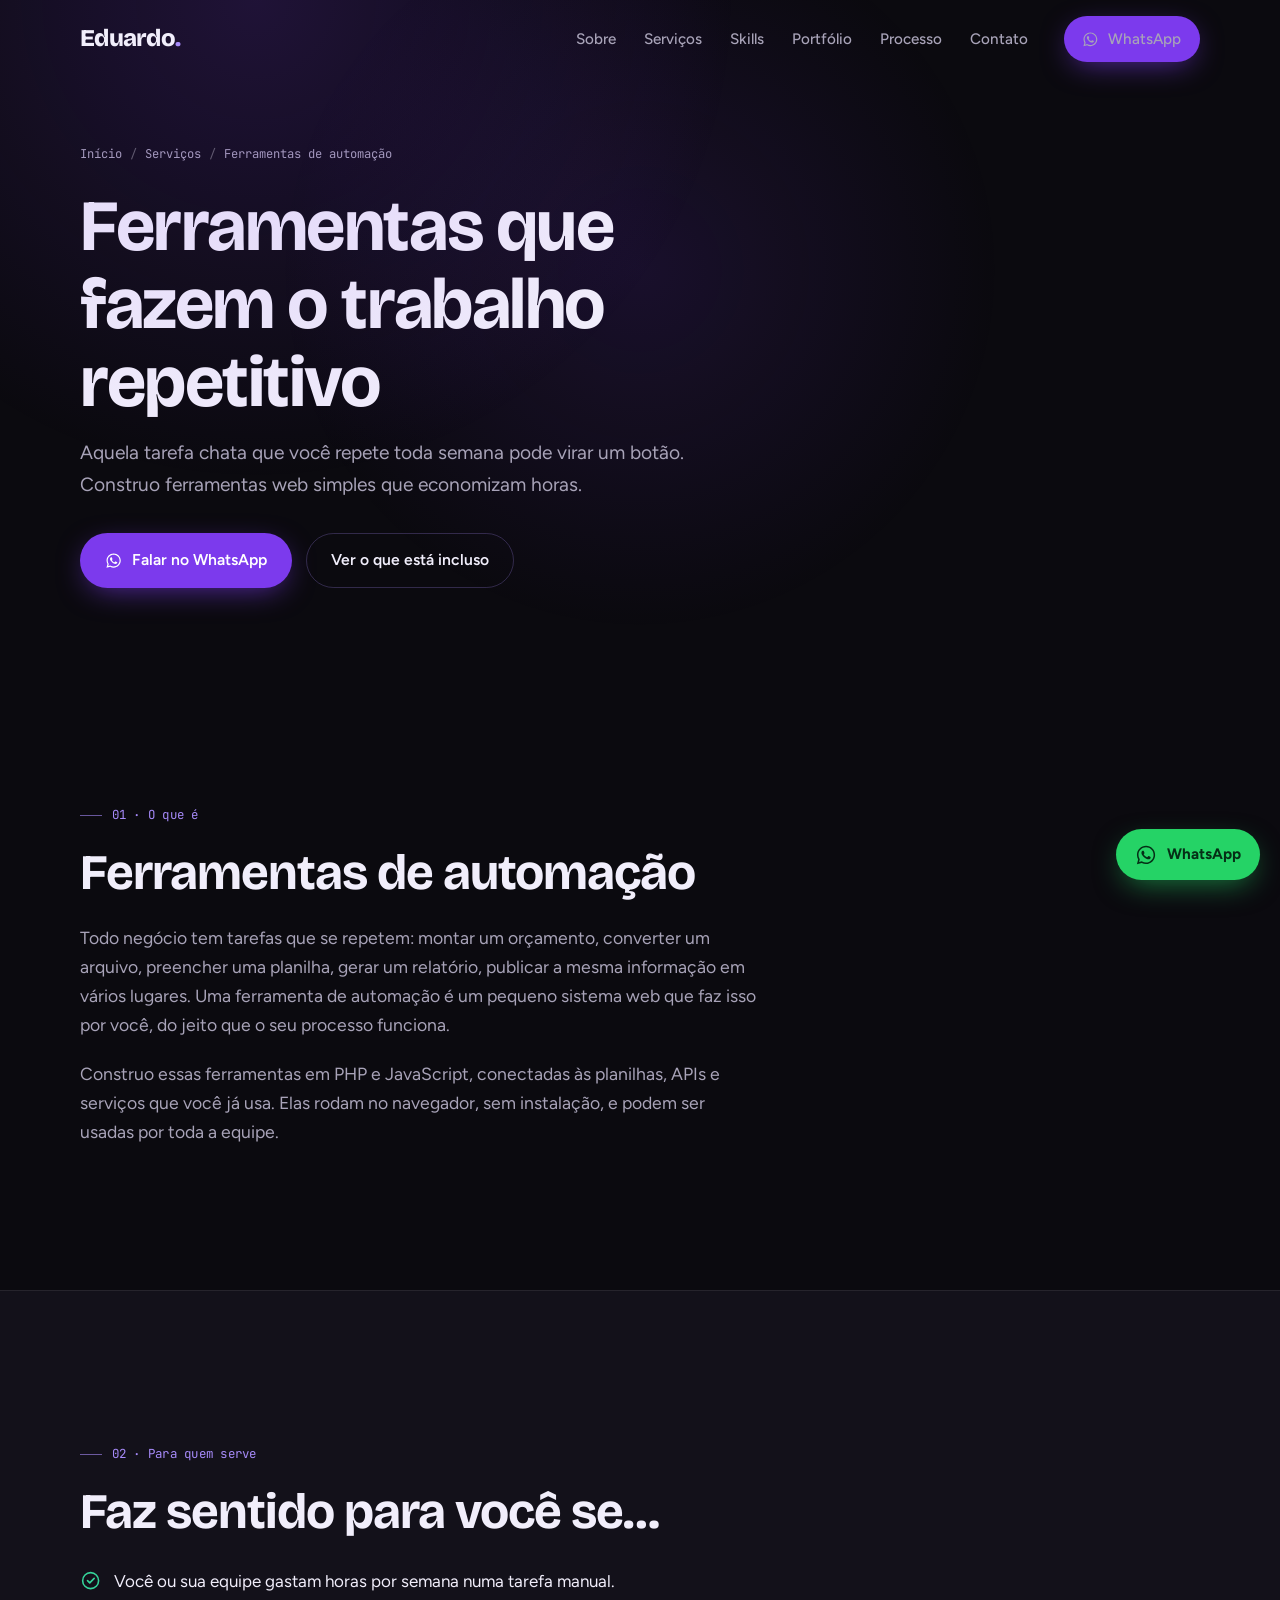
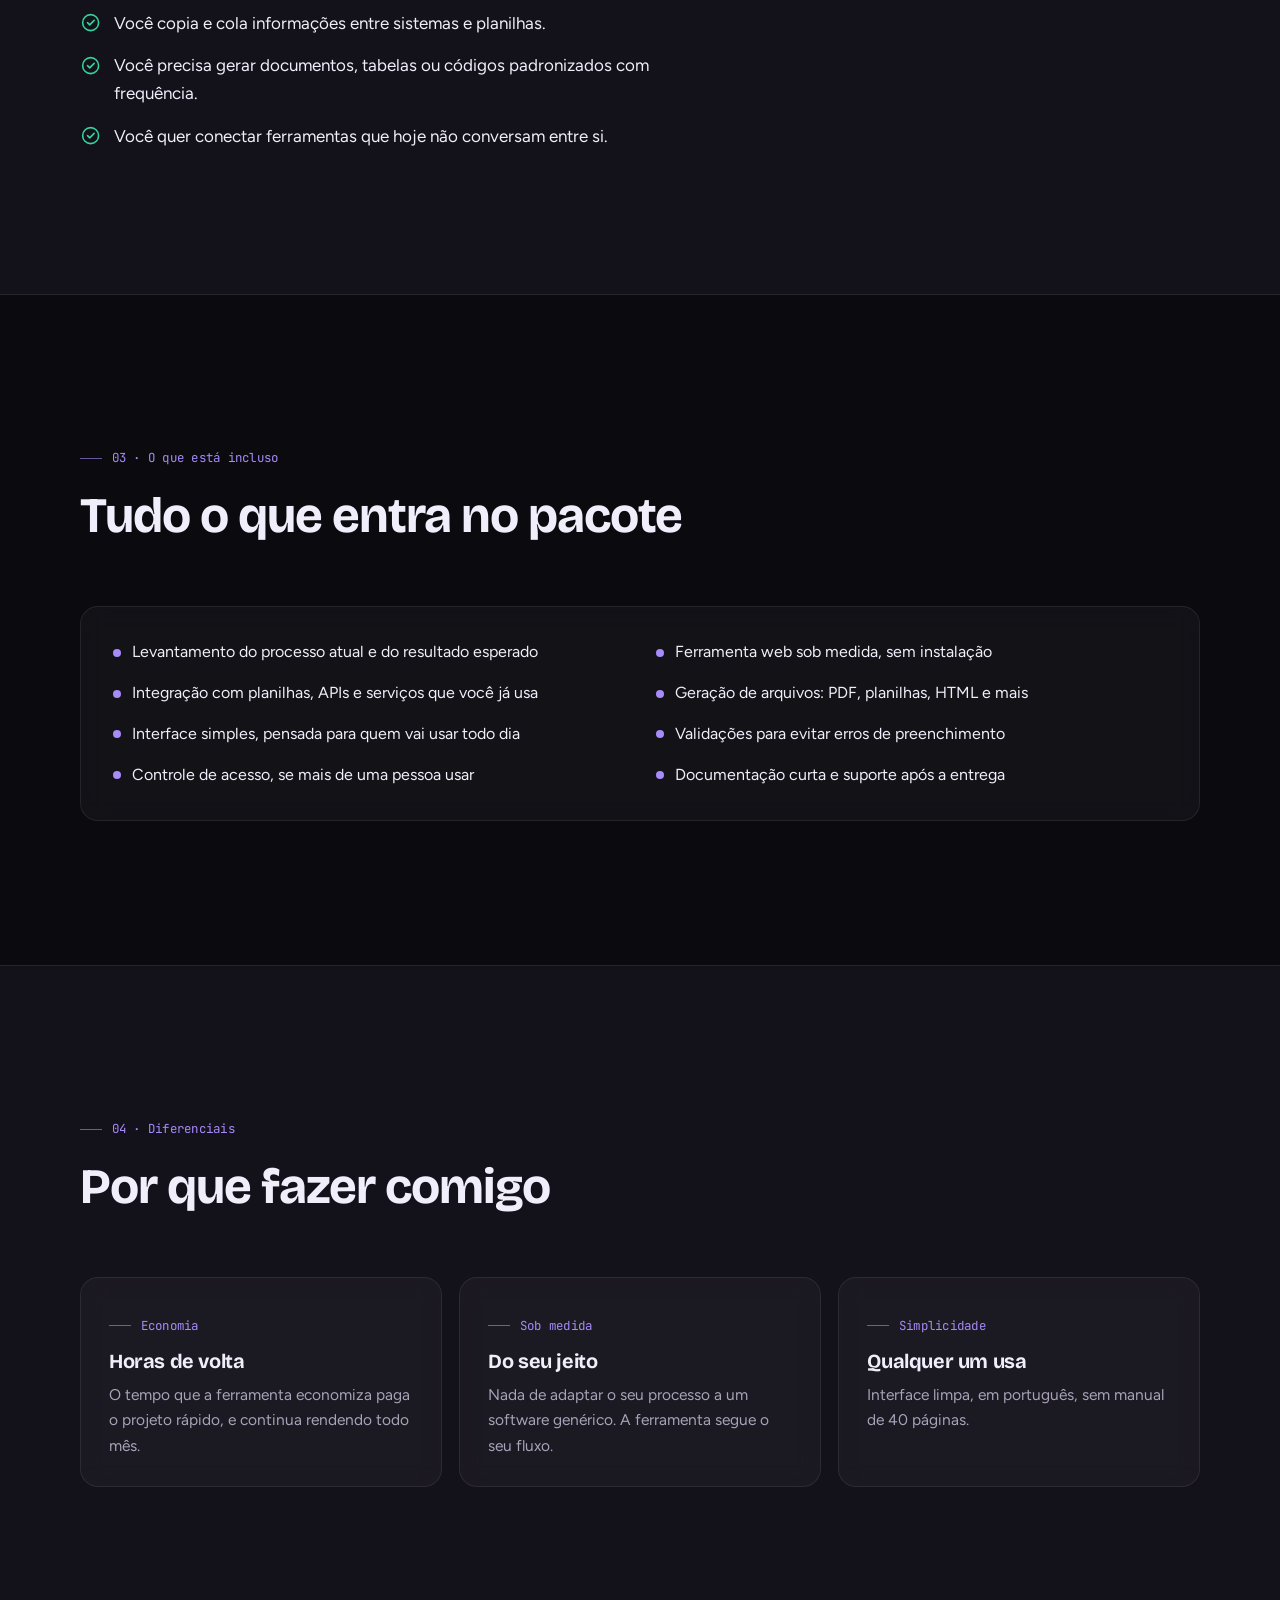
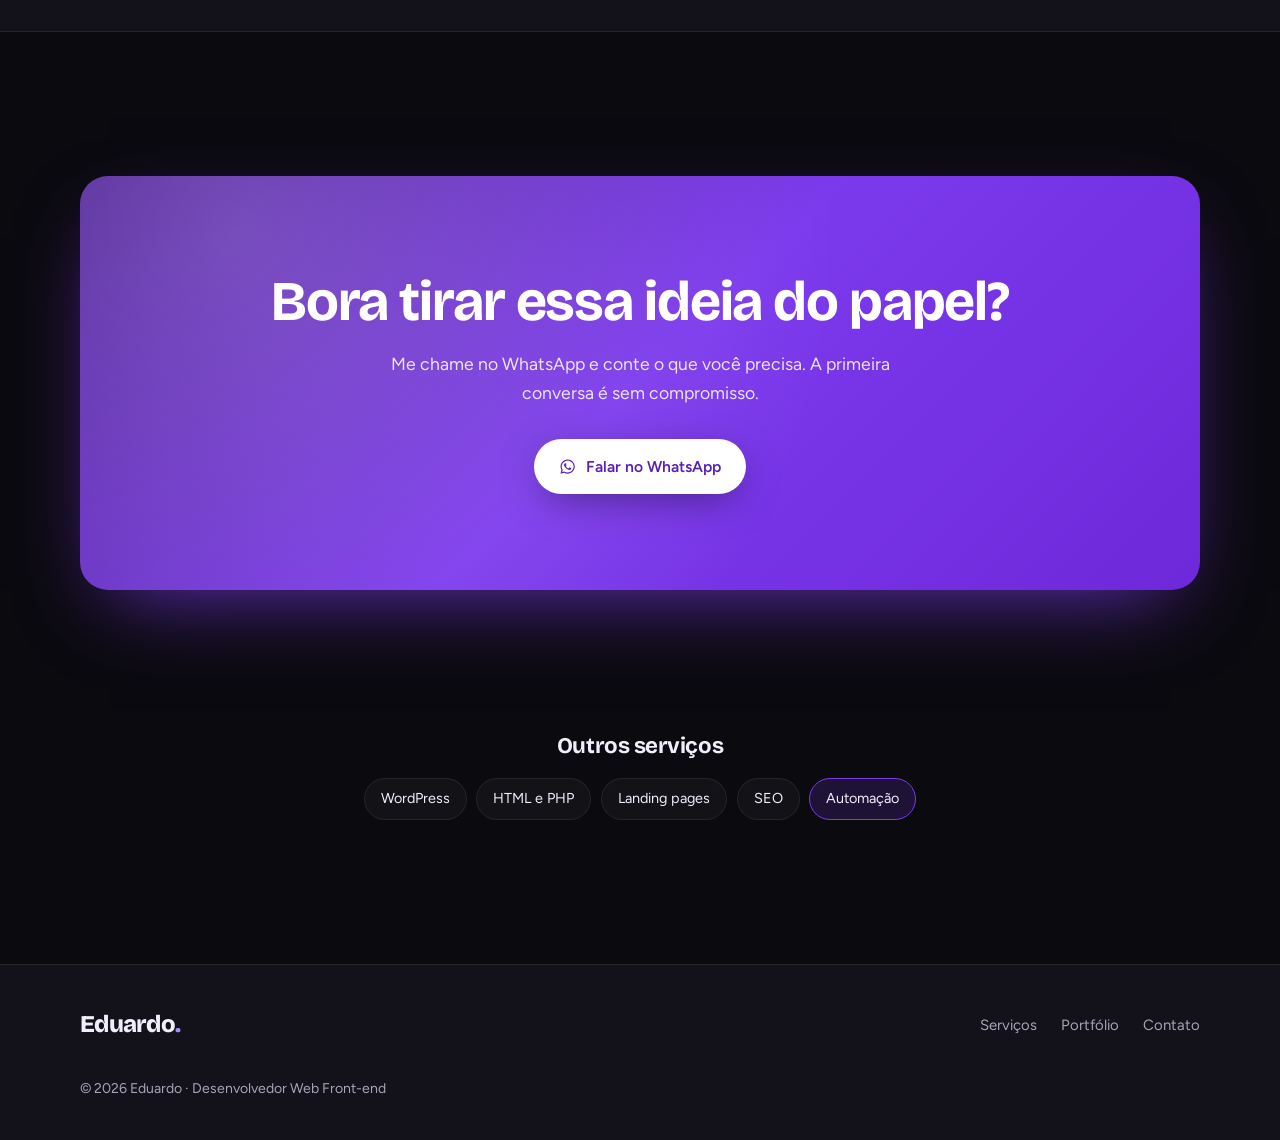
==== servicos/automacao.html @ 3f689c57 "Primeiro commit: site portfolio" ====
<!DOCTYPE html>
<html lang="pt-BR">
<head>
  <meta charset="UTF-8">
  <meta name="viewport" content="width=device-width, initial-scale=1">
  <title>Ferramentas de automação sob medida para o seu negócio | Eduardo</title>
  <meta name="description" content="Ferramentas web que fazem o trabalho repetitivo por você: geradores, conversores, painéis e integrações sob medida.">
  <!-- TODO: trocar pelo domínio real -->
  <link rel="canonical" href="https://SEU-DOMINIO.com.br/servicos/automacao.html">
  <meta property="og:type" content="website">
  <meta property="og:locale" content="pt_BR">
  <meta property="og:title" content="Ferramentas de automação · Eduardo">
  <meta property="og:description" content="Ferramentas web que fazem o trabalho repetitivo por você: geradores, conversores, painéis e integrações sob medida.">
  <meta property="og:url" content="https://SEU-DOMINIO.com.br/servicos/automacao.html">
  <meta property="og:image" content="https://SEU-DOMINIO.com.br/assets/img/og-image.jpg">
  <meta property="og:image:width" content="1200">
  <meta property="og:image:height" content="630">
  <meta name="twitter:card" content="summary_large_image">
  <meta name="theme-color" content="#0b0a0f">
  <link rel="icon" href="data:image/svg+xml,%3Csvg xmlns=%27http://www.w3.org/2000/svg%27 viewBox=%270 0 64 64%27%3E%3Crect width=%2764%27 height=%2764%27 rx=%2714%27 fill=%27%237c3aed%27/%3E%3Ctext x=%2732%27 y=%2744%27 font-size=%2736%27 font-family=%27sans-serif%27 font-weight=%27700%27 fill=%27white%27 text-anchor=%27middle%27%3EE%3C/text%3E%3C/svg%3E">
  <link rel="preconnect" href="https://fonts.googleapis.com">
  <link rel="preconnect" href="https://fonts.gstatic.com" crossorigin>
  <link href="https://fonts.googleapis.com/css2?family=Bricolage+Grotesque:wght@600;700;800&family=Figtree:wght@400;500;600;700&family=JetBrains+Mono:wght@400;700&display=swap" rel="stylesheet">
  <link rel="stylesheet" href="../assets/css/style.css">
  <script type="application/ld+json">
{
  "@context": "https://schema.org",
  "@graph": [
    {
      "@type": "Service",
      "name": "Ferramentas de automação",
      "description": "Ferramentas web que fazem o trabalho repetitivo por você: geradores, conversores, painéis e integrações sob medida.",
      "url": "https://SEU-DOMINIO.com.br/servicos/automacao.html",
      "serviceType": "Ferramentas de automação",
      "areaServed": "BR",
      "provider": {
        "@type": "Person",
        "name": "Eduardo",
        "jobTitle": "Desenvolvedor Web Front-end",
        "url": "https://SEU-DOMINIO.com.br/"
      }
    },
    {
      "@type": "BreadcrumbList",
      "itemListElement": [
        {
          "@type": "ListItem",
          "position": 1,
          "name": "Início",
          "item": "https://SEU-DOMINIO.com.br/"
        },
        {
          "@type": "ListItem",
          "position": 2,
          "name": "Serviços",
          "item": "https://SEU-DOMINIO.com.br/#servicos"
        },
        {
          "@type": "ListItem",
          "position": 3,
          "name": "Ferramentas de automação",
          "item": "https://SEU-DOMINIO.com.br/servicos/automacao.html"
        }
      ]
    }
  ]
}
  </script>
</head>
<body>

<!-- Sprite de ícones -->
<svg width="0" height="0" style="position:absolute" aria-hidden="true">
  <symbol id="i-wa" viewBox="0 0 24 24"><path fill="currentColor" stroke="none" d="M12.04 2C6.58 2 2.13 6.45 2.13 11.91c0 1.75.46 3.45 1.32 4.95L2.05 22l5.25-1.38c1.45.79 3.08 1.21 4.74 1.21 5.46 0 9.91-4.45 9.91-9.91S17.5 2 12.04 2m0 1.67c4.56 0 8.24 3.69 8.24 8.24 0 4.56-3.69 8.24-8.24 8.24-1.49 0-2.94-.4-4.21-1.15l-.3-.17-3.12.82.83-3.04-.19-.31a8.19 8.19 0 0 1-1.26-4.38c0-4.56 3.69-8.25 8.25-8.25M8.53 7.33c-.16 0-.43.06-.66.31-.22.25-.87.86-.87 2.07 0 1.22.89 2.39 1 2.56.14.17 1.76 2.67 4.25 3.73.59.27 1.05.42 1.41.53.59.19 1.13.16 1.56.1.48-.07 1.46-.6 1.67-1.18.21-.58.21-1.07.15-1.18-.07-.1-.23-.16-.48-.27-.25-.14-1.47-.74-1.69-.82-.23-.08-.37-.12-.56.12-.16.25-.64.81-.78.97-.15.17-.29.19-.53.07-.26-.13-1.06-.39-2-1.23-.74-.66-1.23-1.47-1.38-1.72-.12-.24-.01-.39.11-.5.11-.11.27-.29.37-.44.13-.14.17-.25.25-.41.08-.17.04-.31-.02-.43-.06-.11-.56-1.35-.77-1.84-.2-.48-.4-.42-.56-.43-.14 0-.3-.01-.47-.01"/></symbol>
  <symbol id="i-arrow" viewBox="0 0 24 24"><path d="M7 17 17 7M9 7h8v8"/></symbol>
  <symbol id="i-wp" viewBox="0 0 24 24"><circle cx="12" cy="12" r="9"/><path d="M4.5 9h2.2l3 8.5L12 10m0 0 2.3 7.5 3-8.5h2.2M9 9h2m4 0h2"/></symbol>
  <symbol id="i-code" viewBox="0 0 24 24"><path d="m8 8-4 4 4 4m8-8 4 4-4 4m-2-10-4 12"/></symbol>
  <symbol id="i-rocket" viewBox="0 0 24 24"><path d="M5 19c-1 1-1.5 3-1.5 3s2-.5 3-1.5M14 15l-5-5M9 10c1-3 4-6 8-7l3 3c-1 4-4 7-7 8M9 10 6 9.5 4.5 12l3 1M14 15l.5 3 2.5 1.5 1-3"/><circle cx="15" cy="9" r="1.2"/></symbol>
  <symbol id="i-search" viewBox="0 0 24 24"><circle cx="11" cy="11" r="6.5"/><path d="m20 20-4.3-4.3M8 11h6M11 8v6"/></symbol>
  <symbol id="i-cog" viewBox="0 0 24 24"><circle cx="12" cy="12" r="3"/><path d="M12 2v3m0 14v3M4.2 4.2l2.1 2.1m11.4 11.4 2.1 2.1M2 12h3m14 0h3M4.2 19.8l2.1-2.1M17.7 6.3l2.1-2.1"/></symbol>
  <symbol id="i-check" viewBox="0 0 24 24"><circle cx="12" cy="12" r="9"/><path d="m8.5 12 2.5 2.5 5-5"/></symbol>
  <symbol id="i-trophy" viewBox="0 0 24 24"><path d="M8 4h8v5a4 4 0 0 1-8 0zM8 6H5a3 3 0 0 0 3 4m8-4h3a3 3 0 0 1-3 4M12 13v4m-3 3h6m-5-3h4v3h-4z"/></symbol>
</svg>

<a class="skip-link" href="#conteudo">Pular para o conteúdo</a>
<div class="xp-bar" aria-hidden="true"></div>
<div class="ambient" aria-hidden="true"></div>
<div class="cursor" aria-hidden="true"></div>

<header class="header">
  <div class="container header__inner">
    <a class="logo" href="../index.html" aria-label="Eduardo, início">Eduardo<span>.</span></a>
    <button class="burger" aria-expanded="false" aria-controls="menu" aria-label="Abrir menu"><span></span><span></span><span></span></button>
    <nav class="nav" id="menu" aria-label="Principal">
      <a href="../index.html#sobre">Sobre</a>
      <a href="../index.html#servicos">Serviços</a>
      <a href="../index.html#skills">Skills</a>
      <a href="../index.html#portfolio">Portfólio</a>
      <a href="../index.html#processo">Processo</a>
      <a href="../index.html#contato">Contato</a>
      <a class="btn btn--primary btn--sm" data-wa data-wa-msg="Olá, Eduardo! Vim pelo seu site e quero saber mais sobre ferramentas de automação." href="#"><svg class="icon" aria-hidden="true"><use href="#i-wa"/></svg>WhatsApp</a>
    </nav>
  </div>
</header>

<main id="conteudo">

  <section class="page-hero">
    <div class="container">
      <nav aria-label="Você está em"><ol class="crumbs">
        <li><a href="../index.html">Início</a></li>
        <li><a href="../index.html#servicos">Serviços</a></li>
        <li aria-current="page">Ferramentas de automação</li>
      </ol></nav>
      <h1>Ferramentas que fazem o trabalho repetitivo</h1>
      <p class="lead">Aquela tarefa chata que você repete toda semana pode virar um botão. Construo ferramentas web simples que economizam horas.</p>
      <div class="hero__actions" style="margin-top:2rem">
        <a class="btn btn--primary" data-wa data-wa-msg="Olá, Eduardo! Vim pelo seu site e quero saber mais sobre ferramentas de automação." href="#"><svg class="icon" aria-hidden="true"><use href="#i-wa"/></svg>Falar no WhatsApp</a>
        <a class="btn btn--ghost" href="#incluso">Ver o que está incluso</a>
      </div>
    </div>
  </section>

  <section class="section" id="o-que-e">
    <div class="container prose" data-reveal="up">
      <div class="tag">01 · O que é</div>
      <h2 style="margin-bottom:1.5rem">Ferramentas de automação</h2>
        <p>Todo negócio tem tarefas que se repetem: montar um orçamento, converter um arquivo, preencher uma planilha, gerar um relatório, publicar a mesma informação em vários lugares. Uma ferramenta de automação é um pequeno sistema web que faz isso por você, do jeito que o seu processo funciona.</p>
        <p>Construo essas ferramentas em PHP e JavaScript, conectadas às planilhas, APIs e serviços que você já usa. Elas rodam no navegador, sem instalação, e podem ser usadas por toda a equipe.</p>
    </div>
  </section>

  <section class="section section--alt" id="para-quem">
    <div class="container" data-reveal="up">
      <div class="tag">02 · Para quem serve</div>
      <h2 style="margin-bottom:1.75rem">Faz sentido para você se…</h2>
      <ul class="checks">
        <li><svg class="icon" aria-hidden="true"><use href="#i-check"/></svg><span>Você ou sua equipe gastam horas por semana numa tarefa manual.</span></li>
        <li><svg class="icon" aria-hidden="true"><use href="#i-check"/></svg><span>Você copia e cola informações entre sistemas e planilhas.</span></li>
        <li><svg class="icon" aria-hidden="true"><use href="#i-check"/></svg><span>Você precisa gerar documentos, tabelas ou códigos padronizados com frequência.</span></li>
        <li><svg class="icon" aria-hidden="true"><use href="#i-check"/></svg><span>Você quer conectar ferramentas que hoje não conversam entre si.</span></li>
      </ul>
    </div>
  </section>

  <section class="section" id="incluso">
    <div class="container">
      <div class="section__head" data-reveal="up">
        <div class="tag">03 · O que está incluso</div>
        <h2>Tudo o que entra no pacote</h2>
      </div>
      <div class="included glass" data-reveal="scale">
        <ul>
          <li>Levantamento do processo atual e do resultado esperado</li>
          <li>Ferramenta web sob medida, sem instalação</li>
          <li>Integração com planilhas, APIs e serviços que você já usa</li>
          <li>Geração de arquivos: PDF, planilhas, HTML e mais</li>
          <li>Interface simples, pensada para quem vai usar todo dia</li>
          <li>Validações para evitar erros de preenchimento</li>
          <li>Controle de acesso, se mais de uma pessoa usar</li>
          <li>Documentação curta e suporte após a entrega</li>
        </ul>
      </div>
    </div>
  </section>

  <section class="section section--alt" id="diferenciais">
    <div class="container">
      <div class="section__head" data-reveal="up">
        <div class="tag">04 · Diferenciais</div>
        <h2>Por que fazer comigo</h2>
      </div>
      <div class="diffs" data-stagger>
        <div class="diff glass" data-reveal="up"><div class="tag">Economia</div><h3>Horas de volta</h3><p>O tempo que a ferramenta economiza paga o projeto rápido, e continua rendendo todo mês.</p></div>
        <div class="diff glass" data-reveal="up"><div class="tag">Sob medida</div><h3>Do seu jeito</h3><p>Nada de adaptar o seu processo a um software genérico. A ferramenta segue o seu fluxo.</p></div>
        <div class="diff glass" data-reveal="up"><div class="tag">Simplicidade</div><h3>Qualquer um usa</h3><p>Interface limpa, em português, sem manual de 40 páginas.</p></div>
      </div>
    </div>
  </section>

  <section class="section" id="cta">
    <div class="container">
      <div class="cta" data-reveal="scale">
        <h2>Bora tirar essa ideia do papel?</h2>
        <p>Me chame no WhatsApp e conte o que você precisa. A primeira conversa é sem compromisso.</p>
        <a class="btn btn--primary" data-wa data-wa-msg="Olá, Eduardo! Vim pelo seu site e quero saber mais sobre ferramentas de automação." href="#"><svg class="icon" aria-hidden="true"><use href="#i-wa"/></svg>Falar no WhatsApp</a>
      </div>
    </div>
  </section>

  <section class="section other" style="padding-top:0">
    <div class="container" data-reveal="up">
      <h2>Outros serviços</h2>
      <div class="chips">
        <a class="chip" href="wordpress.html">WordPress</a>
        <a class="chip" href="html-php.html">HTML e PHP</a>
        <a class="chip" href="landing-pages.html">Landing pages</a>
        <a class="chip" href="seo.html">SEO</a>
        <a class="chip is-current" href="automacao.html" aria-current="page">Automação</a>
      </div>
    </div>
  </section>

</main>

<footer class="footer">
  <div class="container footer__inner">
    <a class="logo" href="../index.html">Eduardo<span>.</span></a>
    <nav class="footer__links" aria-label="Links rápidos">
      <a href="../index.html#servicos">Serviços</a>
      <a href="../index.html#portfolio">Portfólio</a>
      <a href="../index.html#contato">Contato</a>
    </nav>
    <p class="footer__copy">© <span data-year></span> Eduardo · Desenvolvedor Web Front-end</p>
  </div>
</footer>

<a class="wa-float" data-wa data-wa-msg="Olá, Eduardo! Vim pelo seu site e quero saber mais sobre ferramentas de automação." href="#" aria-label="Falar no WhatsApp"><svg class="icon" aria-hidden="true"><use href="#i-wa"/></svg><span>WhatsApp</span></a>

<script src="../assets/js/main.js"></script>
</body>
</html>
---- assets/css/style.css ----
/* ==========================================================================
   Eduardo · Desenvolvedor Web Front-end — style.css
   Organização:
   01 Tokens        02 Base          03 Utilitários globais (cursor, glow, XP)
   04 Header        05 Botões        06 Seções / etiquetas
   07 Hero          08 Sobre         09 Serviços
   10 Skills        11 Portfólio     12 Processo
   13 CTA final     14 Contato       15 Rodapé
   16 Flutuantes    17 Páginas de serviço   18 Reveal / Motion   19 Responsivo
   ========================================================================== */

/* 01 · Tokens ------------------------------------------------------------ */
:root {
  --bg: #0b0a0f;
  --bg-2: #13111a;
  --bg-3: #1a1724;
  --purple: #7c3aed;
  --purple-2: #a78bfa;
  --purple-deep: #5b21b6;
  --text: #f1eefb;
  --muted: #a8a3b8;
  --line: rgba(255, 255, 255, 0.08);
  --line-2: rgba(167, 139, 250, 0.25);
  --glass: rgba(255, 255, 255, 0.035);
  --green: #34d399;
  --red: #fb7185;

  --font-display: "Bricolage Grotesque", "Figtree", system-ui, sans-serif;
  --font-body: "Figtree", system-ui, -apple-system, sans-serif;
  --font-mono: "JetBrains Mono", ui-monospace, "SF Mono", Menlo, monospace;

  --radius-s: 10px;
  --radius: 18px;
  --radius-l: 28px;
  --container: 1120px;
  --gutter: clamp(1.25rem, 4vw, 2.5rem);
  --section-y: clamp(5rem, 12vw, 9rem);

  --ease: cubic-bezier(0.22, 1, 0.36, 1);
  --glow: 0 0 0 1px rgba(167, 139, 250, 0.25), 0 10px 40px -10px rgba(124, 58, 237, 0.55);
}

/* 02 · Base -------------------------------------------------------------- */
*, *::before, *::after { box-sizing: border-box; }
html { scroll-behavior: smooth; -webkit-text-size-adjust: 100%; }
body {
  margin: 0;
  background: var(--bg);
  color: var(--text);
  font-family: var(--font-body);
  font-size: 1.0625rem;
  line-height: 1.65;
  overflow-x: hidden;
  -webkit-font-smoothing: antialiased;
}
img { max-width: 100%; display: block; }
a { color: inherit; text-decoration: none; }
button { font: inherit; color: inherit; background: none; border: 0; cursor: pointer; }
h1, h2, h3, h4 { font-family: var(--font-display); line-height: 1.08; margin: 0; letter-spacing: -0.02em; font-weight: 700; }
p { margin: 0; }
.container { width: min(var(--container), 100% - 2 * var(--gutter)); margin-inline: auto; }
:focus-visible { outline: 2px solid var(--purple-2); outline-offset: 3px; border-radius: 6px; }
::selection { background: rgba(124, 58, 237, 0.45); }

.skip-link {
  position: absolute; left: 1rem; top: -4rem; z-index: 1000;
  padding: 0.6rem 1rem; background: var(--purple); color: #fff;
  border-radius: var(--radius-s); font-weight: 600; transition: top 0.2s;
}
.skip-link:focus { top: 1rem; }
.sr-only { position: absolute; width: 1px; height: 1px; overflow: hidden; clip: rect(0 0 0 0); white-space: nowrap; }
.icon { width: 1.25em; height: 1.25em; fill: none; stroke: currentColor; stroke-width: 1.8; stroke-linecap: round; stroke-linejoin: round; flex: none; }

/* 03 · Utilitários globais ----------------------------------------------- */
/* Barra de XP (progresso de leitura) */
.xp-bar {
  position: fixed; inset: 0 auto auto 0; height: 3px; width: 100%; z-index: 999;
  background: linear-gradient(90deg, var(--purple), var(--purple-2));
  transform-origin: left; transform: scaleX(0); pointer-events: none;
  box-shadow: 0 0 12px rgba(167, 139, 250, 0.6);
}
/* Brilho ambiente que segue o mouse */
.ambient {
  position: fixed; inset: 0; z-index: 0; pointer-events: none;
  background: radial-gradient(600px circle at var(--mx, 50%) var(--my, 30%), rgba(124, 58, 237, 0.13), transparent 60%);
  transition: opacity 0.6s;
}
/* Cursor em anel */
.cursor {
  position: fixed; left: 0; top: 0; width: 34px; height: 34px; z-index: 1001;
  border: 1.5px solid var(--purple-2); border-radius: 50%;
  pointer-events: none; transform: translate(-50%, -50%) scale(1);
  transition: transform 0.25s var(--ease), opacity 0.3s, background 0.3s;
  opacity: 0; mix-blend-mode: screen;
}
.cursor.is-visible { opacity: 1; }
.cursor.is-hover { transform: translate(-50%, -50%) scale(1.8); background: rgba(167, 139, 250, 0.15); }
@media (hover: hover) and (pointer: fine) { body.has-cursor { cursor: none; } body.has-cursor a, body.has-cursor button { cursor: none; } }

/* Card de vidro */
.glass {
  position: relative;
  background: var(--glass);
  border: 1px solid var(--line);
  border-radius: var(--radius);
  backdrop-filter: blur(12px); -webkit-backdrop-filter: blur(12px);
  overflow: hidden;
}
.glass::before {
  content: ""; position: absolute; inset: 0; pointer-events: none; opacity: 0;
  background: radial-gradient(360px circle at var(--gx, 50%) var(--gy, 50%), rgba(167, 139, 250, 0.16), transparent 60%);
  transition: opacity 0.4s;
}
.glass:hover::before { opacity: 1; }

/* 04 · Header ------------------------------------------------------------ */
.header {
  position: fixed; inset: 0 0 auto 0; z-index: 900;
  padding: 1rem 0; transition: background 0.4s, padding 0.4s, border-color 0.4s;
  border-bottom: 1px solid transparent;
}
.header.is-scrolled {
  padding: 0.6rem 0;
  background: rgba(11, 10, 15, 0.72);
  backdrop-filter: blur(16px); -webkit-backdrop-filter: blur(16px);
  border-color: var(--line);
}
.header__inner { display: flex; align-items: center; justify-content: space-between; gap: 1rem; }
.logo { font-family: var(--font-display); font-weight: 800; font-size: 1.5rem; letter-spacing: -0.03em; }
.logo span { color: var(--purple-2); }
.nav { display: flex; align-items: center; gap: 1.75rem; }
.nav a { font-weight: 500; color: var(--muted); font-size: 0.95rem; transition: color 0.2s; }
.nav a:hover { color: var(--text); }
.nav .btn { margin-left: 0.5rem; }
.burger {
  display: none; width: 44px; height: 44px; align-items: center; justify-content: center;
  border-radius: 12px; border: 1px solid var(--line); position: relative; z-index: 2;
}
.burger span {
  position: absolute; width: 20px; height: 2px; background: var(--text); border-radius: 2px;
  transition: transform 0.35s var(--ease), opacity 0.2s;
}
.burger span:nth-child(1) { transform: translateY(-6px); }
.burger span:nth-child(3) { transform: translateY(6px); }
.burger[aria-expanded="true"] span:nth-child(1) { transform: rotate(45deg); }
.burger[aria-expanded="true"] span:nth-child(2) { opacity: 0; }
.burger[aria-expanded="true"] span:nth-child(3) { transform: rotate(-45deg); }

/* 05 · Botões ------------------------------------------------------------ */
.btn {
  display: inline-flex; align-items: center; gap: 0.6rem;
  padding: 0.85rem 1.5rem; border-radius: 999px; font-weight: 600; font-size: 0.98rem;
  border: 1px solid transparent; transition: transform 0.3s var(--ease), box-shadow 0.3s, background 0.3s, border-color 0.3s;
  white-space: nowrap; position: relative;
}
.btn--primary { background: var(--purple); color: #fff; box-shadow: 0 8px 30px -8px rgba(124, 58, 237, 0.7); }
.btn--primary:hover { background: #8b5cf6; box-shadow: 0 12px 40px -8px rgba(124, 58, 237, 0.9); }
.btn--ghost { background: transparent; border-color: var(--line-2); color: var(--text); }
.btn--ghost:hover { background: rgba(167, 139, 250, 0.08); border-color: var(--purple-2); }
.btn--sm { padding: 0.6rem 1.1rem; font-size: 0.9rem; }
.btn .icon { width: 1.1em; height: 1.1em; }

/* 06 · Seções / etiquetas ------------------------------------------------ */
.section { padding-block: var(--section-y); position: relative; }
.section--alt { background: var(--bg-2); border-block: 1px solid var(--line); }
.tag {
  display: inline-flex; align-items: center; gap: 0.6rem;
  font-family: var(--font-mono); font-size: 0.78rem; color: var(--purple-2); letter-spacing: 0.02em;
  margin-bottom: 1.25rem;
}
.tag::before { content: ""; width: 22px; height: 1px; background: var(--purple-2); opacity: 0.6; }
.section__head { max-width: 640px; margin-bottom: clamp(2.5rem, 6vw, 4rem); }
.section__head--center { margin-inline: auto; text-align: center; }
.section__head--center .tag { justify-content: center; }
.section h2 { font-size: clamp(2rem, 4.6vw, 3.1rem); }
.lead { color: var(--muted); font-size: 1.12rem; margin-top: 1rem; max-width: 56ch; }
.section__head--center .lead { margin-inline: auto; }

/* 07 · Hero -------------------------------------------------------------- */
.hero {
  position: relative; min-height: 100svh; display: grid; place-items: center;
  padding: 8rem 0 5rem; overflow: hidden; isolation: isolate;
}
.hero__canvas { position: absolute; inset: 0; width: 100%; height: 100%; z-index: -1; }
.hero::after {
  content: ""; position: absolute; inset: auto 0 0 0; height: 40%; z-index: -1; pointer-events: none;
  background: linear-gradient(to bottom, transparent, var(--bg));
}
.hero__content { text-align: center; max-width: 820px; will-change: transform; }
.badge {
  display: inline-flex; align-items: center; gap: 0.55rem; padding: 0.45rem 0.95rem; border-radius: 999px;
  border: 1px solid var(--line-2); background: rgba(19, 17, 26, 0.7); font-size: 0.85rem; color: var(--muted);
  backdrop-filter: blur(8px); margin-bottom: 2rem;
}
.badge__dot { width: 8px; height: 8px; border-radius: 50%; background: var(--green); box-shadow: 0 0 0 0 rgba(52, 211, 153, 0.6); animation: pulse 2s infinite; }
@keyframes pulse { 0% { box-shadow: 0 0 0 0 rgba(52, 211, 153, 0.6); } 70% { box-shadow: 0 0 0 10px rgba(52, 211, 153, 0); } 100% { box-shadow: 0 0 0 0 rgba(52, 211, 153, 0); } }
.hero h1 { font-size: clamp(3.5rem, 11vw, 7rem); letter-spacing: -0.04em; line-height: 0.95; font-weight: 800; }
.hero__role { display: block; font-family: var(--font-display); color: var(--purple-2); font-size: clamp(1.1rem, 2.6vw, 1.6rem); font-weight: 600; margin-top: 0.75rem; letter-spacing: -0.01em; }
.hero__punch { font-family: var(--font-display); font-size: clamp(1.35rem, 3vw, 1.9rem); font-weight: 600; margin-top: 2.25rem; letter-spacing: -0.02em; }
.hero__sub { color: var(--muted); max-width: 52ch; margin: 1rem auto 0; font-size: 1.1rem; }
.hero__actions { display: flex; gap: 0.9rem; justify-content: center; flex-wrap: wrap; margin-top: 2.5rem; }
.scroll-hint {
  position: absolute; bottom: 2rem; left: 50%; transform: translateX(-50%);
  display: flex; flex-direction: column; align-items: center; gap: 0.5rem;
  font-family: var(--font-mono); font-size: 0.72rem; color: var(--muted); letter-spacing: 0.1em;
}
.scroll-hint i { width: 1px; height: 36px; background: linear-gradient(var(--purple-2), transparent); animation: drop 1.8s infinite; }
@keyframes drop { 0% { transform: scaleY(0); transform-origin: top; } 50% { transform: scaleY(1); transform-origin: top; } 51% { transform-origin: bottom; } 100% { transform: scaleY(0); transform-origin: bottom; } }

/* 08 · Sobre ------------------------------------------------------------- */
.about { display: grid; grid-template-columns: 1.15fr 0.85fr; gap: clamp(2.5rem, 6vw, 5rem); align-items: center; }
.about__text p + p { margin-top: 1.25rem; }
.about__text p { color: var(--muted); font-size: 1.1rem; max-width: 58ch; }
.about__text p strong { color: var(--text); font-weight: 600; }
.sheet { padding: 1.75rem; }
.sheet__top { display: flex; align-items: center; gap: 1rem; padding-bottom: 1.25rem; border-bottom: 1px solid var(--line); }
.avatar {
  width: 64px; height: 64px; border-radius: 18px; display: grid; place-items: center; overflow: hidden;
  font-family: var(--font-display); font-weight: 800; font-size: 1.8rem; color: #fff;
  background: linear-gradient(135deg, var(--purple), var(--purple-deep)); box-shadow: var(--glow);
}
.avatar img { width: 100%; height: 100%; object-fit: cover; }
.sheet__name { font-family: var(--font-display); font-weight: 700; font-size: 1.25rem; }
.sheet__class { font-family: var(--font-mono); font-size: 0.78rem; color: var(--purple-2); margin-top: 0.2rem; }
.sheet dl { margin: 0; padding-top: 1.1rem; display: grid; gap: 0.8rem; }
.sheet dl div { display: grid; grid-template-columns: 110px 1fr; gap: 0.75rem; align-items: baseline; }
.sheet dt { font-family: var(--font-mono); font-size: 0.74rem; color: var(--muted); }
.sheet dd { margin: 0; font-size: 0.95rem; }

/* 09 · Serviços ---------------------------------------------------------- */
.services { display: grid; grid-template-columns: repeat(6, 1fr); gap: 1.1rem; }
.service { padding: 1.75rem; display: flex; flex-direction: column; gap: 1rem; grid-column: span 2; transition: border-color 0.3s, transform 0.4s var(--ease), box-shadow 0.4s; }
.service:nth-child(-n + 2) { grid-column: span 3; padding: 2.25rem; }
.service:hover { border-color: var(--line-2); transform: translateY(-4px); box-shadow: var(--glow); }
.service__icon { width: 46px; height: 46px; border-radius: 12px; display: grid; place-items: center; background: rgba(124, 58, 237, 0.15); color: var(--purple-2); }
.service__icon .icon { width: 22px; height: 22px; }
.service h3 { font-size: 1.3rem; }
.service:nth-child(-n + 2) h3 { font-size: 1.55rem; }
.service p { color: var(--muted); flex: 1; }
.service__more { display: inline-flex; align-items: center; gap: 0.4rem; color: var(--purple-2); font-weight: 600; font-size: 0.92rem; transition: gap 0.3s; }
.service:hover .service__more { gap: 0.7rem; }

/* 10 · Skills ("inventário") -------------------------------------------- */
.inventory { display: grid; grid-template-columns: repeat(3, 1fr); gap: 1rem; }
.slot { padding: 1.35rem; display: grid; grid-template-columns: auto 1fr; gap: 0.9rem 1rem; align-items: center; transition: border-color 0.3s; }
.slot:hover { border-color: var(--line-2); }
.slot__abbr { font-family: var(--font-mono); font-weight: 700; font-size: 0.8rem; width: 46px; height: 46px; display: grid; place-items: center; border-radius: 12px; background: rgba(124, 58, 237, 0.15); color: var(--purple-2); }
.slot__name { font-family: var(--font-display); font-weight: 700; font-size: 1.1rem; }
.slot__desc { grid-column: 1 / -1; color: var(--muted); font-size: 0.92rem; }
.level { grid-column: 1 / -1; display: flex; gap: 5px; }
.level i { flex: 1; height: 6px; border-radius: 3px; background: rgba(255, 255, 255, 0.08); position: relative; overflow: hidden; }
.level i::after { content: ""; position: absolute; inset: 0; background: linear-gradient(90deg, var(--purple), var(--purple-2)); transform: scaleX(0); transform-origin: left; transition: transform 0.6s var(--ease); }
.level.is-filled i.on::after { transform: scaleX(1); }
.level.is-filled i:nth-child(2)::after { transition-delay: 0.08s; } .level.is-filled i:nth-child(3)::after { transition-delay: 0.16s; }
.level.is-filled i:nth-child(4)::after { transition-delay: 0.24s; } .level.is-filled i:nth-child(5)::after { transition-delay: 0.32s; }
.backpack { margin-top: 3rem; }
.backpack h3 { font-size: 1.1rem; color: var(--muted); font-weight: 600; margin-bottom: 1rem; }
.chips { display: flex; flex-wrap: wrap; gap: 0.6rem; }
.chip { padding: 0.5rem 1rem; border-radius: 999px; border: 1px solid var(--line); background: var(--glass); font-size: 0.9rem; transition: border-color 0.3s, background 0.3s; }
.chip:hover { border-color: var(--purple-2); background: rgba(124, 58, 237, 0.12); }
a.chip.is-current { border-color: var(--purple); background: rgba(124, 58, 237, 0.18); }

/* 11 · Portfólio --------------------------------------------------------- */
.portfolio { display: grid; grid-template-columns: repeat(2, 1fr); gap: 1.5rem; perspective: 1200px; }
.work { transform-style: preserve-3d; transition: transform 0.5s var(--ease), border-color 0.4s, box-shadow 0.4s; will-change: transform; }
.work:hover { border-color: var(--purple-2); box-shadow: var(--glow); }
.browser { background: var(--bg); border-bottom: 1px solid var(--line); padding: 0.7rem 0.9rem; display: flex; align-items: center; gap: 0.7rem; }
.browser__dots { display: flex; gap: 5px; }
.browser__dots i { width: 10px; height: 10px; border-radius: 50%; background: rgba(255, 255, 255, 0.12); transition: background 0.4s, box-shadow 0.4s; }
.work:hover .browser__dots i:nth-child(1) { background: #a78bfa; box-shadow: 0 0 8px #a78bfa; }
.work:hover .browser__dots i:nth-child(2) { background: #8b5cf6; box-shadow: 0 0 8px #8b5cf6; transition-delay: 0.08s; }
.work:hover .browser__dots i:nth-child(3) { background: #7c3aed; box-shadow: 0 0 8px #7c3aed; transition-delay: 0.16s; }
.browser__url { flex: 1; font-family: var(--font-mono); font-size: 0.72rem; color: var(--muted); background: var(--bg-2); border-radius: 6px; padding: 0.3rem 0.7rem; }
.preview { position: relative; display: block; height: 260px; overflow: hidden; background: var(--bg-2); }
.preview img { width: 100%; height: auto; transform: translateY(0); transition: transform 1s linear; }
.preview__badge {
  position: absolute; right: 0.9rem; bottom: 0.9rem; padding: 0.4rem 0.8rem; border-radius: 999px;
  background: var(--purple); color: #fff; font-size: 0.8rem; font-weight: 600;
  opacity: 0; transform: translateY(8px); transition: opacity 0.3s, transform 0.3s var(--ease);
}
.work:hover .preview__badge { opacity: 1; transform: translateY(0); }
.work__body { padding: 1.4rem 1.6rem 1.6rem; }
.work__meta { font-family: var(--font-mono); font-size: 0.74rem; color: var(--muted); }
.work__body h3 { font-size: 1.35rem; margin-top: 0.5rem; transition: color 0.3s; }
.work:hover h3 { color: var(--purple-2); }
.work__body p { color: var(--muted); font-size: 0.97rem; margin-top: 0.5rem; }
.work__actions { display: flex; gap: 0.7rem; flex-wrap: wrap; margin-top: 1.25rem; }

/* 12 · Processo ---------------------------------------------------------- */
.steps { list-style: none; padding: 0; margin: 0; display: grid; grid-template-columns: repeat(4, 1fr); gap: 1.5rem; position: relative; counter-reset: step; }
.steps::before { content: ""; position: absolute; top: 24px; left: 6%; right: 6%; height: 1px; background: linear-gradient(90deg, transparent, var(--purple-2), var(--purple-2), transparent); opacity: 0.5; }
.step { position: relative; padding-top: 4rem; }
.step__num {
  position: absolute; top: 0; left: 0; width: 48px; height: 48px; border-radius: 50%;
  display: grid; place-items: center; font-family: var(--font-mono); font-weight: 700; font-size: 0.9rem;
  background: var(--bg-2); border: 1px solid var(--line-2); color: var(--purple-2); box-shadow: 0 0 0 6px var(--bg);
}
.step h3 { font-size: 1.3rem; }
.step p { color: var(--muted); margin-top: 0.5rem; font-size: 0.97rem; }

/* 13 · CTA final --------------------------------------------------------- */
.cta {
  position: relative; text-align: center; padding: clamp(3.5rem, 8vw, 6rem) var(--gutter); border-radius: var(--radius-l); overflow: hidden;
  background: linear-gradient(135deg, #4c1d95 0%, var(--purple) 50%, #6d28d9 100%);
  box-shadow: 0 30px 80px -30px rgba(124, 58, 237, 0.8);
}
.cta::before { content: ""; position: absolute; inset: -40%; background: radial-gradient(circle at 30% 30%, rgba(255, 255, 255, 0.18), transparent 40%); pointer-events: none; }
.cta > * { position: relative; }
.cta h2 { font-size: clamp(2.2rem, 5vw, 3.5rem); color: #fff; }
.cta p { color: rgba(255, 255, 255, 0.85); max-width: 46ch; margin: 1rem auto 2rem; font-size: 1.1rem; }
.cta .btn--primary { background: #fff; color: var(--purple-deep); box-shadow: 0 10px 40px -10px rgba(0, 0, 0, 0.5); }
.cta .btn--primary:hover { background: #f5f3ff; }

/* 14 · Contato ----------------------------------------------------------- */
.contact { display: grid; grid-template-columns: 0.9fr 1.1fr; gap: clamp(2.5rem, 6vw, 5rem); align-items: start; }
.contact__text p { color: var(--muted); margin-top: 1rem; max-width: 44ch; }
.contact__text .btn { margin-top: 1.75rem; }
.form { padding: 2rem; display: grid; gap: 1.15rem; }
.field { display: grid; gap: 0.4rem; }
.field label { font-size: 0.9rem; font-weight: 600; }
.field input, .field textarea {
  width: 100%; padding: 0.85rem 1rem; border-radius: var(--radius-s); color: var(--text);
  background: rgba(11, 10, 15, 0.6); border: 1px solid var(--line); font: inherit; transition: border-color 0.2s, box-shadow 0.2s;
}
.field textarea { resize: vertical; min-height: 130px; }
.field input:focus, .field textarea:focus { outline: none; border-color: var(--purple-2); box-shadow: 0 0 0 3px rgba(124, 58, 237, 0.25); }
.field.is-invalid input, .field.is-invalid textarea { border-color: var(--red); }
.field__error { font-size: 0.82rem; color: var(--red); min-height: 1.1em; }
.form__row { display: grid; grid-template-columns: 1fr 1fr; gap: 1.15rem; }
.hp { position: absolute; left: -9999px; opacity: 0; height: 0; width: 0; }
.form__status { padding: 0.9rem 1rem; border-radius: var(--radius-s); font-size: 0.93rem; display: none; animation: pop 0.4s var(--ease); }
.form__status.is-success { display: block; background: rgba(52, 211, 153, 0.12); border: 1px solid rgba(52, 211, 153, 0.4); }
.form__status.is-error { display: block; background: rgba(251, 113, 133, 0.12); border: 1px solid rgba(251, 113, 133, 0.4); }
.form__status.is-info { display: block; background: rgba(167, 139, 250, 0.12); border: 1px solid var(--line-2); }
.form__status a { color: var(--purple-2); font-weight: 600; text-decoration: underline; }
@keyframes pop { from { opacity: 0; transform: translateY(6px) scale(0.98); } to { opacity: 1; transform: none; } }
.btn[disabled] { opacity: 0.7; pointer-events: none; }

/* 15 · Rodapé ------------------------------------------------------------ */
.footer { border-top: 1px solid var(--line); padding: 2.5rem 0; background: var(--bg-2); }
.footer__inner { display: flex; align-items: center; justify-content: space-between; gap: 1.5rem; flex-wrap: wrap; }
.footer__links { display: flex; gap: 1.5rem; }
.footer__links a { color: var(--muted); font-size: 0.93rem; transition: color 0.2s; }
.footer__links a:hover { color: var(--text); }
.footer__copy { color: var(--muted); font-size: 0.88rem; width: 100%; margin-top: 0.5rem; }

/* 16 · Flutuantes (WhatsApp + toast) ------------------------------------- */
.wa-float {
  position: fixed; right: 1.25rem; bottom: 1.25rem; z-index: 950;
  display: inline-flex; align-items: center; gap: 0.6rem; padding: 0.8rem 1.2rem; border-radius: 999px;
  background: #25d366; color: #052e16; font-weight: 700; font-size: 0.95rem;
  box-shadow: 0 10px 30px -8px rgba(37, 211, 102, 0.6); transition: transform 0.3s var(--ease), box-shadow 0.3s;
}
.wa-float:hover { transform: translateY(-3px); box-shadow: 0 14px 36px -8px rgba(37, 211, 102, 0.8); }
.wa-float .icon { width: 22px; height: 22px; stroke-width: 0; fill: currentColor; }
.toast {
  position: fixed; left: 50%; bottom: 1.5rem; z-index: 960; transform: translate(-50%, 140%);
  display: flex; align-items: center; gap: 0.9rem; padding: 0.9rem 1.2rem; border-radius: 16px;
  background: rgba(19, 17, 26, 0.92); border: 1px solid var(--line-2); backdrop-filter: blur(12px);
  box-shadow: var(--glow); transition: transform 0.6s var(--ease); width: max-content; max-width: calc(100% - 2.5rem);
}
.toast.is-open { transform: translate(-50%, 0); }
.toast__icon { width: 40px; height: 40px; border-radius: 12px; display: grid; place-items: center; background: linear-gradient(135deg, var(--purple), var(--purple-deep)); color: #fff; flex: none; }
.toast__title { font-family: var(--font-mono); font-size: 0.72rem; color: var(--purple-2); }
.toast__text { font-size: 0.95rem; font-weight: 600; margin-top: 0.1rem; }

/* 17 · Páginas de serviço ----------------------------------------------- */
.page-hero { padding: 9rem 0 4rem; position: relative; overflow: hidden; }
.page-hero::before { content: ""; position: absolute; inset: 0; background: radial-gradient(800px circle at 20% 0%, rgba(124, 58, 237, 0.18), transparent 60%); pointer-events: none; }
.crumbs { display: flex; gap: 0.5rem; font-family: var(--font-mono); font-size: 0.76rem; color: var(--muted); list-style: none; padding: 0; margin: 0 0 1.5rem; flex-wrap: wrap; }
.crumbs a:hover { color: var(--text); }
.crumbs li + li::before { content: "/"; margin-right: 0.5rem; opacity: 0.5; }
.page-hero h1 { font-size: clamp(2.5rem, 6.5vw, 4.5rem); max-width: 16ch; }
.page-hero .lead { font-size: 1.2rem; }
.page-hero .hero__actions { justify-content: flex-start; }
.prose p { color: var(--muted); font-size: 1.1rem; max-width: 62ch; }
.prose p + p { margin-top: 1.25rem; }
.checks { list-style: none; padding: 0; margin: 0; display: grid; gap: 0.9rem; max-width: 640px; }
.checks li { display: flex; gap: 0.8rem; align-items: flex-start; color: var(--text); }
.checks .icon { color: var(--green); margin-top: 0.2rem; }
.included { padding: 2rem; }
.included ul { list-style: none; padding: 0; margin: 0; display: grid; grid-template-columns: 1fr 1fr; gap: 0.9rem 2rem; }
.included li { display: flex; gap: 0.7rem; align-items: flex-start; font-size: 1rem; }
.included li::before { content: ""; width: 8px; height: 8px; border-radius: 50%; background: var(--purple-2); margin-top: 0.6rem; flex: none; }
.diffs { display: grid; grid-template-columns: repeat(3, 1fr); gap: 1.1rem; }
.diff { padding: 1.75rem; }
.diff .tag { margin-bottom: 0.9rem; }
.diff h3 { font-size: 1.25rem; }
.diff p { color: var(--muted); margin-top: 0.6rem; font-size: 0.97rem; }
.other { text-align: center; }
.other h2 { font-size: 1.4rem; margin-bottom: 1.25rem; }
.other .chips { justify-content: center; }

/* 18 · Reveal / Motion --------------------------------------------------- */
[data-reveal] { opacity: 0; transition: opacity 0.8s var(--ease), transform 0.8s var(--ease); transition-delay: var(--d, 0s); }
[data-reveal="up"] { transform: translateY(28px); }
[data-reveal="left"] { transform: translateX(-32px); }
[data-reveal="right"] { transform: translateX(32px); }
[data-reveal="scale"] { transform: scale(0.94); }
[data-reveal].is-in { opacity: 1; transform: none; }

@media (prefers-reduced-motion: reduce) {
  html { scroll-behavior: auto; }
  *, *::before, *::after { animation: none !important; transition: none !important; }
  [data-reveal] { opacity: 1; transform: none; }
  .level i::after { transform: scaleX(0); }
  .level i.on::after { transform: scaleX(1); }
  .hero__canvas, .cursor, .ambient { display: none; }
  .preview__badge { opacity: 1; transform: none; }
}

/* 19 · Responsivo -------------------------------------------------------- */
@media (max-width: 1024px) {
  .services { grid-template-columns: repeat(2, 1fr); }
  .service, .service:nth-child(-n + 2) { grid-column: span 1; padding: 1.75rem; }
  .service:nth-child(-n + 2) h3 { font-size: 1.35rem; }
  .steps { grid-template-columns: repeat(2, 1fr); }
  .steps::before { display: none; }
  .diffs { grid-template-columns: 1fr; }
}
@media (max-width: 860px) {
  .nav {
    position: fixed; inset: 0; background: rgba(11, 10, 15, 0.96); backdrop-filter: blur(16px);
    flex-direction: column; justify-content: center; gap: 1.75rem;
    opacity: 0; visibility: hidden; transition: opacity 0.35s, visibility 0.35s;
  }
  .nav.is-open { opacity: 1; visibility: visible; }
  .nav a { font-size: 1.4rem; font-family: var(--font-display); color: var(--text); }
  .nav .btn { font-size: 1rem; margin: 0.5rem 0 0; }
  .burger { display: inline-flex; }
  .about, .contact { grid-template-columns: 1fr; }
  .inventory { grid-template-columns: repeat(2, 1fr); }
  .portfolio { grid-template-columns: 1fr; }
  .included ul { grid-template-columns: 1fr; }
}
@media (max-width: 600px) {
  body { font-size: 1rem; }
  .services, .inventory, .steps { grid-template-columns: 1fr; }
  .steps { padding-left: 1.5rem; border-left: 1px solid var(--line-2); }
  .step { padding-top: 0; padding-left: 2.5rem; }
  .step__num { left: -3.25rem; width: 40px; height: 40px; }
  .form__row { grid-template-columns: 1fr; }
  .form { padding: 1.4rem; }
  .sheet dl div { grid-template-columns: 1fr; gap: 0.1rem; }
  .wa-float { padding: 0.9rem; }
  .wa-float span { display: none; }
  .hero { padding-top: 6.5rem; }
  .scroll-hint { display: none; }
  .preview { height: 220px; }
}
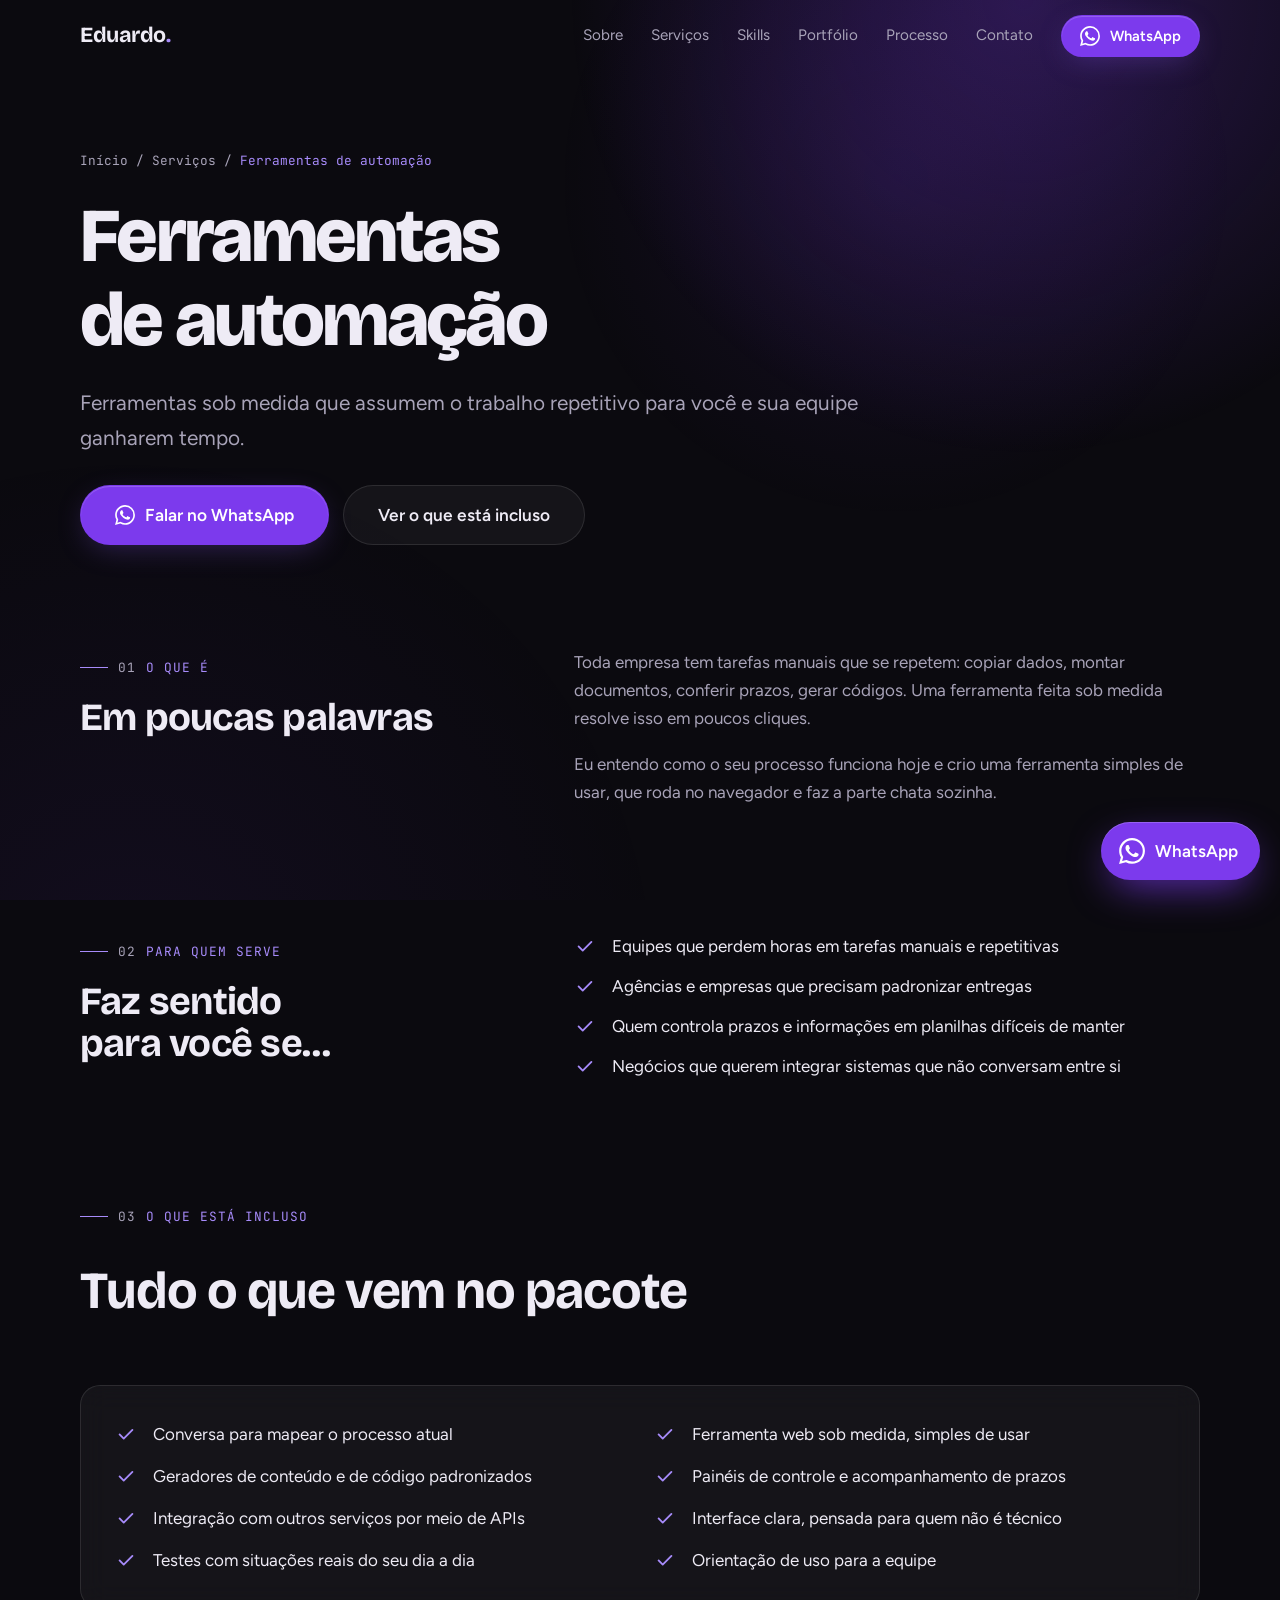
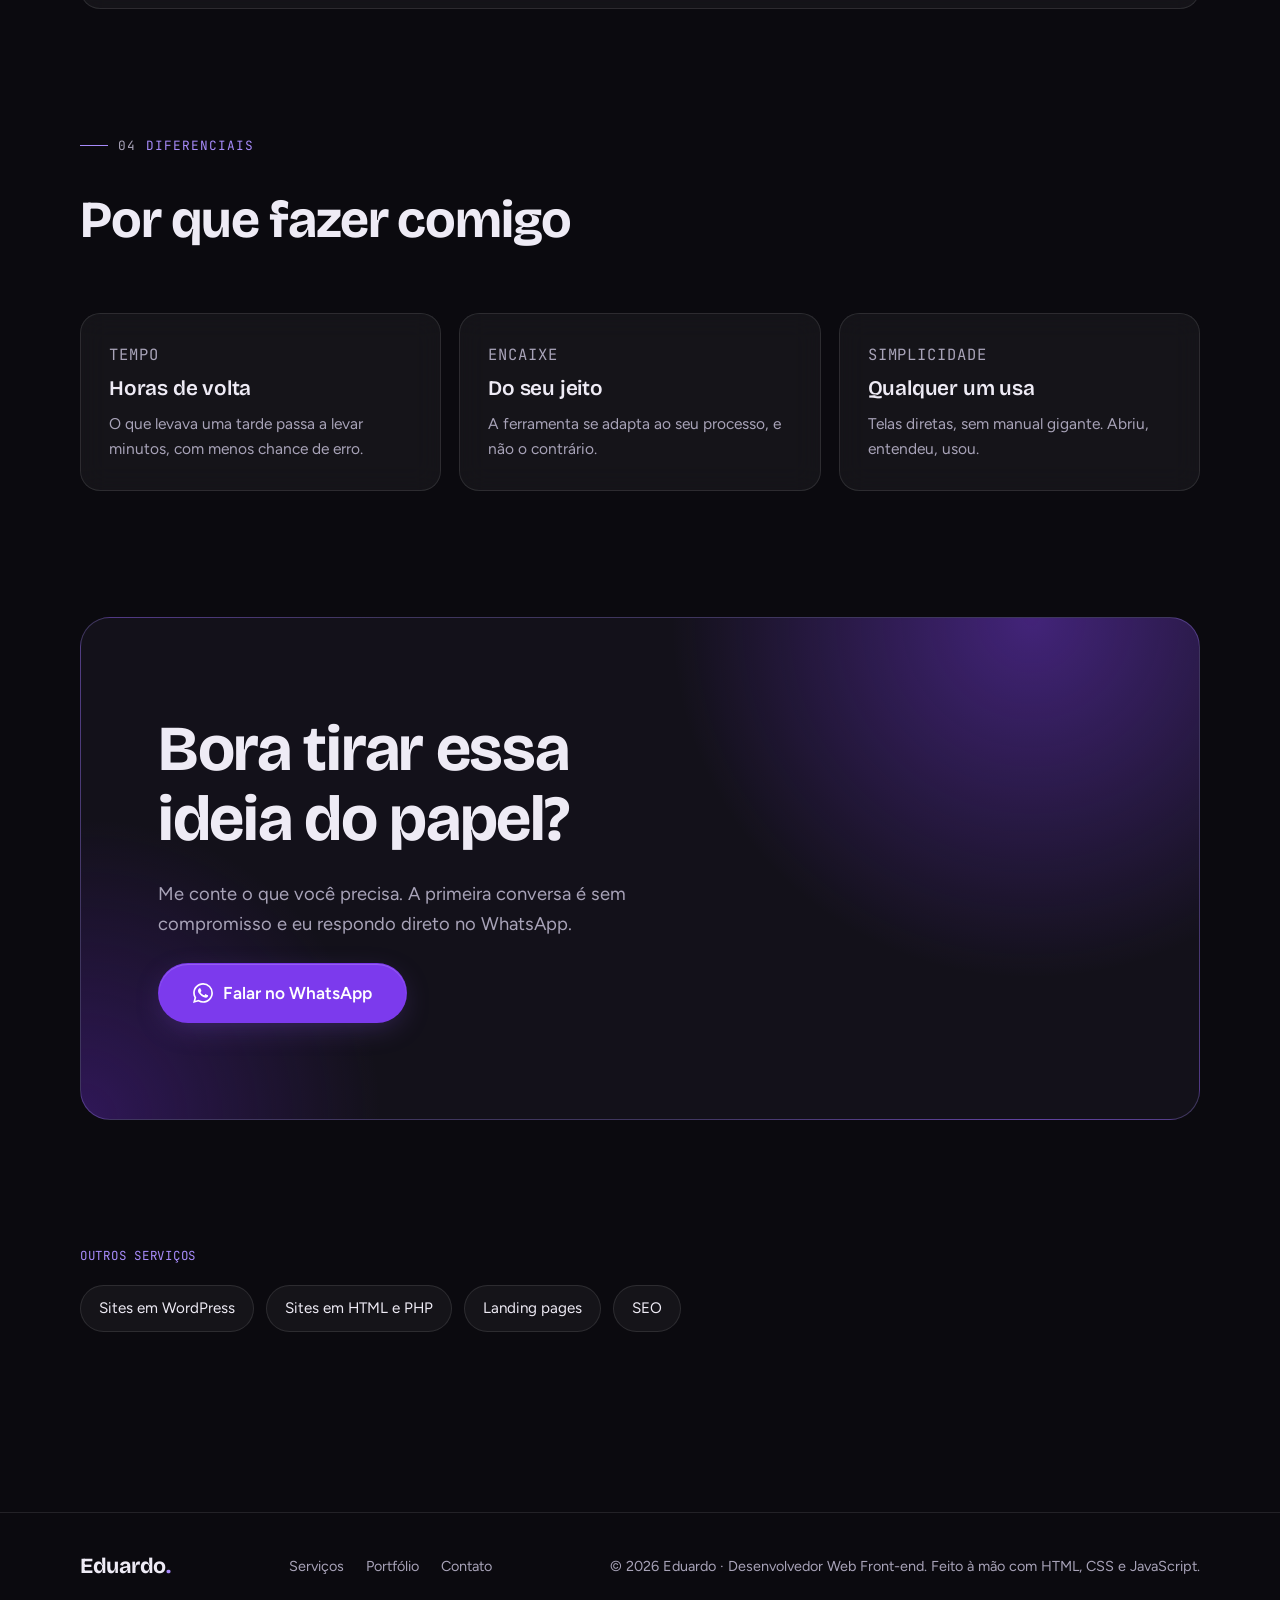
==== commit 04cf279c: "Substitui o site pela nova versão" ====
--- a/servicos/automacao.html
+++ b/servicos/automacao.html
@@ -1,44 +1,59 @@
 <!DOCTYPE html>
 <html lang="pt-BR">
 <head>
-  <meta charset="UTF-8">
-  <meta name="viewport" content="width=device-width, initial-scale=1">
-  <title>Ferramentas de automação sob medida para o seu negócio | Eduardo</title>
-  <meta name="description" content="Ferramentas web que fazem o trabalho repetitivo por você: geradores, conversores, painéis e integrações sob medida.">
-  <!-- TODO: trocar pelo domínio real -->
-  <link rel="canonical" href="https://SEU-DOMINIO.com.br/servicos/automacao.html">
-  <meta property="og:type" content="website">
-  <meta property="og:locale" content="pt_BR">
-  <meta property="og:title" content="Ferramentas de automação · Eduardo">
-  <meta property="og:description" content="Ferramentas web que fazem o trabalho repetitivo por você: geradores, conversores, painéis e integrações sob medida.">
-  <meta property="og:url" content="https://SEU-DOMINIO.com.br/servicos/automacao.html">
-  <meta property="og:image" content="https://SEU-DOMINIO.com.br/assets/img/og-image.jpg">
-  <meta property="og:image:width" content="1200">
-  <meta property="og:image:height" content="630">
-  <meta name="twitter:card" content="summary_large_image">
-  <meta name="theme-color" content="#0b0a0f">
-  <link rel="icon" href="data:image/svg+xml,%3Csvg xmlns=%27http://www.w3.org/2000/svg%27 viewBox=%270 0 64 64%27%3E%3Crect width=%2764%27 height=%2764%27 rx=%2714%27 fill=%27%237c3aed%27/%3E%3Ctext x=%2732%27 y=%2744%27 font-size=%2736%27 font-family=%27sans-serif%27 font-weight=%27700%27 fill=%27white%27 text-anchor=%27middle%27%3EE%3C/text%3E%3C/svg%3E">
-  <link rel="preconnect" href="https://fonts.googleapis.com">
-  <link rel="preconnect" href="https://fonts.gstatic.com" crossorigin>
-  <link href="https://fonts.googleapis.com/css2?family=Bricolage+Grotesque:wght@600;700;800&family=Figtree:wght@400;500;600;700&family=JetBrains+Mono:wght@400;700&display=swap" rel="stylesheet">
-  <link rel="stylesheet" href="../assets/css/style.css">
-  <script type="application/ld+json">
+<meta charset="utf-8">
+<meta name="viewport" content="width=device-width, initial-scale=1">
+<title>Ferramentas de automação | Eduardo</title>
+<meta name="description" content="Ferramentas de automação sob medida em PHP e JavaScript para eliminar tarefas repetitivas do dia a dia da sua empresa.">
+<link rel="canonical" href="https://SEUDOMINIO.com.br/servicos/automacao.html">
+<meta name="theme-color" content="#0b0a0f">
+
+<!-- Open Graph (TODO: trocar o domínio e criar a imagem assets/img/og-image.jpg, 1200x630) -->
+<meta property="og:type" content="website">
+<meta property="og:locale" content="pt_BR">
+<meta property="og:title" content="Ferramentas de automação | Eduardo">
+<meta property="og:description" content="Ferramentas de automação sob medida em PHP e JavaScript para eliminar tarefas repetitivas do dia a dia da sua empresa.">
+<meta property="og:url" content="https://SEUDOMINIO.com.br/servicos/automacao.html">
+<meta property="og:image" content="https://SEUDOMINIO.com.br/assets/img/og-image.jpg">
+<meta name="twitter:card" content="summary_large_image">
+
+<link rel="preconnect" href="https://fonts.googleapis.com">
+<link rel="preconnect" href="https://fonts.gstatic.com" crossorigin>
+<link href="https://fonts.googleapis.com/css2?family=Bricolage+Grotesque:opsz,wght@12..96,600;12..96,700;12..96,800&family=Figtree:wght@400;500;600&family=JetBrains+Mono:wght@400;700&display=swap" rel="stylesheet">
+<link rel="stylesheet" href="../assets/css/style.css">
+<script>document.documentElement.classList.add("js");</script>
+
+<script type="application/ld+json">
 {
   "@context": "https://schema.org",
   "@graph": [
     {
+      "@type": "Person",
+      "@id": "https://SEUDOMINIO.com.br/#eduardo",
+      "name": "Eduardo",
+      "jobTitle": "Desenvolvedor Web Front-end",
+      "url": "https://SEUDOMINIO.com.br/",
+      "knowsAbout": [
+        "WordPress",
+        "HTML",
+        "CSS",
+        "JavaScript",
+        "PHP",
+        "SEO",
+        "Landing pages",
+        "Automação"
+      ]
+    },
+    {
       "@type": "Service",
       "name": "Ferramentas de automação",
-      "description": "Ferramentas web que fazem o trabalho repetitivo por você: geradores, conversores, painéis e integrações sob medida.",
-      "url": "https://SEU-DOMINIO.com.br/servicos/automacao.html",
+      "description": "Ferramentas de automação sob medida em PHP e JavaScript para eliminar tarefas repetitivas do dia a dia da sua empresa.",
       "serviceType": "Ferramentas de automação",
+      "provider": {
+        "@id": "https://SEUDOMINIO.com.br/#eduardo"
+      },
       "areaServed": "BR",
-      "provider": {
-        "@type": "Person",
-        "name": "Eduardo",
-        "jobTitle": "Desenvolvedor Web Front-end",
-        "url": "https://SEU-DOMINIO.com.br/"
-      }
+      "url": "https://SEUDOMINIO.com.br/servicos/automacao.html"
     },
     {
       "@type": "BreadcrumbList",
@@ -47,176 +62,175 @@
           "@type": "ListItem",
           "position": 1,
           "name": "Início",
-          "item": "https://SEU-DOMINIO.com.br/"
+          "item": "https://SEUDOMINIO.com.br/"
         },
         {
           "@type": "ListItem",
           "position": 2,
           "name": "Serviços",
-          "item": "https://SEU-DOMINIO.com.br/#servicos"
+          "item": "https://SEUDOMINIO.com.br/#servicos"
         },
         {
           "@type": "ListItem",
           "position": 3,
-          "name": "Ferramentas de automação",
-          "item": "https://SEU-DOMINIO.com.br/servicos/automacao.html"
+          "name": "Ferramentas de automação"
         }
       ]
     }
   ]
 }
-  </script>
+</script>
 </head>
 <body>
-
-<!-- Sprite de ícones -->
-<svg width="0" height="0" style="position:absolute" aria-hidden="true">
-  <symbol id="i-wa" viewBox="0 0 24 24"><path fill="currentColor" stroke="none" d="M12.04 2C6.58 2 2.13 6.45 2.13 11.91c0 1.75.46 3.45 1.32 4.95L2.05 22l5.25-1.38c1.45.79 3.08 1.21 4.74 1.21 5.46 0 9.91-4.45 9.91-9.91S17.5 2 12.04 2m0 1.67c4.56 0 8.24 3.69 8.24 8.24 0 4.56-3.69 8.24-8.24 8.24-1.49 0-2.94-.4-4.21-1.15l-.3-.17-3.12.82.83-3.04-.19-.31a8.19 8.19 0 0 1-1.26-4.38c0-4.56 3.69-8.25 8.25-8.25M8.53 7.33c-.16 0-.43.06-.66.31-.22.25-.87.86-.87 2.07 0 1.22.89 2.39 1 2.56.14.17 1.76 2.67 4.25 3.73.59.27 1.05.42 1.41.53.59.19 1.13.16 1.56.1.48-.07 1.46-.6 1.67-1.18.21-.58.21-1.07.15-1.18-.07-.1-.23-.16-.48-.27-.25-.14-1.47-.74-1.69-.82-.23-.08-.37-.12-.56.12-.16.25-.64.81-.78.97-.15.17-.29.19-.53.07-.26-.13-1.06-.39-2-1.23-.74-.66-1.23-1.47-1.38-1.72-.12-.24-.01-.39.11-.5.11-.11.27-.29.37-.44.13-.14.17-.25.25-.41.08-.17.04-.31-.02-.43-.06-.11-.56-1.35-.77-1.84-.2-.48-.4-.42-.56-.43-.14 0-.3-.01-.47-.01"/></symbol>
-  <symbol id="i-arrow" viewBox="0 0 24 24"><path d="M7 17 17 7M9 7h8v8"/></symbol>
-  <symbol id="i-wp" viewBox="0 0 24 24"><circle cx="12" cy="12" r="9"/><path d="M4.5 9h2.2l3 8.5L12 10m0 0 2.3 7.5 3-8.5h2.2M9 9h2m4 0h2"/></symbol>
-  <symbol id="i-code" viewBox="0 0 24 24"><path d="m8 8-4 4 4 4m8-8 4 4-4 4m-2-10-4 12"/></symbol>
-  <symbol id="i-rocket" viewBox="0 0 24 24"><path d="M5 19c-1 1-1.5 3-1.5 3s2-.5 3-1.5M14 15l-5-5M9 10c1-3 4-6 8-7l3 3c-1 4-4 7-7 8M9 10 6 9.5 4.5 12l3 1M14 15l.5 3 2.5 1.5 1-3"/><circle cx="15" cy="9" r="1.2"/></symbol>
-  <symbol id="i-search" viewBox="0 0 24 24"><circle cx="11" cy="11" r="6.5"/><path d="m20 20-4.3-4.3M8 11h6M11 8v6"/></symbol>
-  <symbol id="i-cog" viewBox="0 0 24 24"><circle cx="12" cy="12" r="3"/><path d="M12 2v3m0 14v3M4.2 4.2l2.1 2.1m11.4 11.4 2.1 2.1M2 12h3m14 0h3M4.2 19.8l2.1-2.1M17.7 6.3l2.1-2.1"/></symbol>
-  <symbol id="i-check" viewBox="0 0 24 24"><circle cx="12" cy="12" r="9"/><path d="m8.5 12 2.5 2.5 5-5"/></symbol>
-  <symbol id="i-trophy" viewBox="0 0 24 24"><path d="M8 4h8v5a4 4 0 0 1-8 0zM8 6H5a3 3 0 0 0 3 4m8-4h3a3 3 0 0 1-3 4M12 13v4m-3 3h6m-5-3h4v3h-4z"/></symbol>
+<!-- Ícones reutilizados via <use href="#id"> -->
+<svg xmlns="http://www.w3.org/2000/svg" style="display:none" aria-hidden="true">
+  <symbol id="i-wa" viewBox="0 0 24 24"><path fill="currentColor" d="M17.472 14.382c-.297-.149-1.758-.867-2.03-.967-.273-.099-.471-.148-.67.15-.197.297-.767.966-.94 1.164-.173.199-.347.223-.644.075-.297-.15-1.255-.463-2.39-1.475-.883-.788-1.48-1.761-1.653-2.059-.173-.297-.018-.458.13-.606.134-.133.298-.347.446-.52.149-.174.198-.298.298-.497.099-.198.05-.371-.025-.52-.075-.149-.669-1.612-.916-2.207-.242-.579-.487-.5-.669-.51-.173-.008-.371-.01-.57-.01-.198 0-.52.074-.792.372-.272.297-1.04 1.016-1.04 2.479 0 1.462 1.065 2.875 1.213 3.074.149.198 2.096 3.2 5.077 4.487.709.306 1.262.489 1.694.625.712.227 1.36.195 1.871.118.571-.085 1.758-.719 2.006-1.413.248-.694.248-1.289.173-1.413-.074-.124-.272-.198-.57-.347m-5.421 7.403h-.004a9.87 9.87 0 01-5.031-1.378l-.361-.214-3.741.982.998-3.648-.235-.374a9.86 9.86 0 01-1.51-5.26c.001-5.45 4.436-9.884 9.888-9.884 2.64 0 5.122 1.03 6.988 2.898a9.825 9.825 0 012.893 6.994c-.003 5.45-4.437 9.884-9.885 9.884m8.413-18.297A11.815 11.815 0 0012.05 0C5.495 0 .16 5.335.157 11.892c0 2.096.547 4.142 1.588 5.945L.057 24l6.305-1.654a11.882 11.882 0 005.683 1.448h.005c6.554 0 11.89-5.335 11.893-11.893a11.821 11.821 0 00-3.48-8.413z"/></symbol>
+  <symbol id="i-arrow" viewBox="0 0 24 24"><path fill="none" stroke="currentColor" stroke-width="2" stroke-linecap="round" stroke-linejoin="round" d="M5 12h14M13 6l6 6-6 6"/></symbol>
+  <symbol id="i-out" viewBox="0 0 24 24"><path fill="none" stroke="currentColor" stroke-width="2" stroke-linecap="round" stroke-linejoin="round" d="M8 16L17 7M9 7h8v8"/></symbol>
+  <symbol id="i-check" viewBox="0 0 24 24"><path fill="none" stroke="currentColor" stroke-width="2" stroke-linecap="round" stroke-linejoin="round" d="M5 12.5l4.5 4.5L19 7.5"/></symbol>
+  <symbol id="i-wp" viewBox="0 0 24 24"><g fill="none" stroke="currentColor" stroke-width="1.7" stroke-linecap="round" stroke-linejoin="round"><circle cx="12" cy="12" r="9"/><path d="M4 9l4 11M8.5 9l3.5 10 3-8.5c.6-1.8-.3-2.5-1-3.5M12 19l3.5-10M20 9l-4 11M4.5 8h5M12 8h4"/></g></symbol>
+  <symbol id="i-code" viewBox="0 0 24 24"><path fill="none" stroke="currentColor" stroke-width="1.8" stroke-linecap="round" stroke-linejoin="round" d="M8 7l-5 5 5 5M16 7l5 5-5 5M14 4l-4 16"/></symbol>
+  <symbol id="i-rocket" viewBox="0 0 24 24"><path fill="none" stroke="currentColor" stroke-width="1.7" stroke-linecap="round" stroke-linejoin="round" d="M14 4c3 0 6 3 6 6-2 4-5 6-8 7l-5-5c1-3 3-6 7-8zM7 12l-3 1 1-4 4-1M12 17l-1 3 4-1 1-4M5 19l2-2M15.5 9.5h.01"/></symbol>
+  <symbol id="i-search" viewBox="0 0 24 24"><g fill="none" stroke="currentColor" stroke-width="1.8" stroke-linecap="round" stroke-linejoin="round"><circle cx="11" cy="11" r="6.5"/><path d="M16 16l4.5 4.5M8.5 12.5l2-2 1.5 1.5 2-2.5"/></g></symbol>
+  <symbol id="i-gear" viewBox="0 0 24 24"><g fill="none" stroke="currentColor" stroke-width="1.7" stroke-linecap="round" stroke-linejoin="round"><circle cx="12" cy="12" r="3"/><path d="M12 3v3M12 18v3M3 12h3M18 12h3M5.6 5.6l2.1 2.1M16.3 16.3l2.1 2.1M5.6 18.4l2.1-2.1M16.3 7.7l2.1-2.1"/></g></symbol>
+  <symbol id="i-trophy" viewBox="0 0 24 24"><path fill="none" stroke="currentColor" stroke-width="1.7" stroke-linecap="round" stroke-linejoin="round" d="M8 4h8v5a4 4 0 01-8 0V4zM8 6H4.5c0 3 1.5 4.5 3.7 4.8M16 6h3.5c0 3-1.5 4.5-3.7 4.8M12 13v4M8.5 20h7M10 17h4"/></symbol>
 </svg>
-
 <a class="skip-link" href="#conteudo">Pular para o conteúdo</a>
-<div class="xp-bar" aria-hidden="true"></div>
-<div class="ambient" aria-hidden="true"></div>
-<div class="cursor" aria-hidden="true"></div>
-
-<header class="header">
-  <div class="container header__inner">
-    <a class="logo" href="../index.html" aria-label="Eduardo, início">Eduardo<span>.</span></a>
-    <button class="burger" aria-expanded="false" aria-controls="menu" aria-label="Abrir menu"><span></span><span></span><span></span></button>
-    <nav class="nav" id="menu" aria-label="Principal">
+<div class="xp-bar" aria-hidden="true"><i></i></div>
+
+<header class="site-header">
+  <div class="wrap nav">
+    <a class="logo" href="../index.html" aria-label="Eduardo, página inicial">Eduardo<i>.</i></a>
+    <button class="nav__toggle" type="button" aria-expanded="false" aria-controls="menu" aria-label="Abrir menu"><span></span></button>
+    <nav class="nav__links" id="menu" aria-label="Principal">
       <a href="../index.html#sobre">Sobre</a>
       <a href="../index.html#servicos">Serviços</a>
       <a href="../index.html#skills">Skills</a>
       <a href="../index.html#portfolio">Portfólio</a>
       <a href="../index.html#processo">Processo</a>
       <a href="../index.html#contato">Contato</a>
-      <a class="btn btn--primary btn--sm" data-wa data-wa-msg="Olá, Eduardo! Vim pelo seu site e quero saber mais sobre ferramentas de automação." href="#"><svg class="icon" aria-hidden="true"><use href="#i-wa"/></svg>WhatsApp</a>
+      <a class="btn btn--primary btn--sm" data-wa href="https://wa.me/5500000000000"><svg aria-hidden="true"><use href="#i-wa"/></svg>WhatsApp</a>
     </nav>
   </div>
 </header>
 
 <main id="conteudo">
 
+  <!-- Abertura -->
   <section class="page-hero">
-    <div class="container">
-      <nav aria-label="Você está em"><ol class="crumbs">
-        <li><a href="../index.html">Início</a></li>
-        <li><a href="../index.html#servicos">Serviços</a></li>
-        <li aria-current="page">Ferramentas de automação</li>
-      </ol></nav>
-      <h1>Ferramentas que fazem o trabalho repetitivo</h1>
-      <p class="lead">Aquela tarefa chata que você repete toda semana pode virar um botão. Construo ferramentas web simples que economizam horas.</p>
-      <div class="hero__actions" style="margin-top:2rem">
-        <a class="btn btn--primary" data-wa data-wa-msg="Olá, Eduardo! Vim pelo seu site e quero saber mais sobre ferramentas de automação." href="#"><svg class="icon" aria-hidden="true"><use href="#i-wa"/></svg>Falar no WhatsApp</a>
-        <a class="btn btn--ghost" href="#incluso">Ver o que está incluso</a>
-      </div>
-    </div>
-  </section>
-
-  <section class="section" id="o-que-e">
-    <div class="container prose" data-reveal="up">
-      <div class="tag">01 · O que é</div>
-      <h2 style="margin-bottom:1.5rem">Ferramentas de automação</h2>
-        <p>Todo negócio tem tarefas que se repetem: montar um orçamento, converter um arquivo, preencher uma planilha, gerar um relatório, publicar a mesma informação em vários lugares. Uma ferramenta de automação é um pequeno sistema web que faz isso por você, do jeito que o seu processo funciona.</p>
-        <p>Construo essas ferramentas em PHP e JavaScript, conectadas às planilhas, APIs e serviços que você já usa. Elas rodam no navegador, sem instalação, e podem ser usadas por toda a equipe.</p>
-    </div>
-  </section>
-
-  <section class="section section--alt" id="para-quem">
-    <div class="container" data-reveal="up">
-      <div class="tag">02 · Para quem serve</div>
-      <h2 style="margin-bottom:1.75rem">Faz sentido para você se…</h2>
-      <ul class="checks">
-        <li><svg class="icon" aria-hidden="true"><use href="#i-check"/></svg><span>Você ou sua equipe gastam horas por semana numa tarefa manual.</span></li>
-        <li><svg class="icon" aria-hidden="true"><use href="#i-check"/></svg><span>Você copia e cola informações entre sistemas e planilhas.</span></li>
-        <li><svg class="icon" aria-hidden="true"><use href="#i-check"/></svg><span>Você precisa gerar documentos, tabelas ou códigos padronizados com frequência.</span></li>
-        <li><svg class="icon" aria-hidden="true"><use href="#i-check"/></svg><span>Você quer conectar ferramentas que hoje não conversam entre si.</span></li>
+    <div class="wrap">
+      <nav class="crumbs" aria-label="Você está em">
+        <a href="../index.html">Início</a><span aria-hidden="true">/</span>
+        <a href="../index.html#servicos">Serviços</a><span aria-hidden="true">/</span>
+        <span aria-current="page">Ferramentas de automação</span>
+      </nav>
+      <h1>Ferramentas de automação</h1>
+      <p class="lead">Ferramentas sob medida que assumem o trabalho repetitivo para você e sua equipe ganharem tempo.</p>
+      <div class="hero__actions">
+        <a class="btn btn--primary btn--lg magnetic" data-wa data-wa-msg="Olá, Eduardo! Vim pelo seu site e quero saber mais sobre ferramentas de automação." href="https://wa.me/5500000000000"><svg aria-hidden="true"><use href="#i-wa"/></svg>Falar no WhatsApp</a>
+        <a class="btn btn--ghost btn--lg" href="#incluso">Ver o que está incluso</a>
+      </div>
+    </div>
+  </section>
+
+  <!-- O que é -->
+  <section class="section section--tight">
+    <div class="wrap split">
+      <div data-reveal="left"><p class="eyebrow"><span>01</span> O que é</p><h2>Em poucas palavras</h2></div>
+      <div class="split__body" data-reveal>
+        <p>Toda empresa tem tarefas manuais que se repetem: copiar dados, montar documentos, conferir prazos, gerar códigos. Uma ferramenta feita sob medida resolve isso em poucos cliques.</p>
+        <p>Eu entendo como o seu processo funciona hoje e crio uma ferramenta simples de usar, que roda no navegador e faz a parte chata sozinha.</p>
+      </div>
+    </div>
+  </section>
+
+  <!-- Para quem serve -->
+  <section class="section section--tight">
+    <div class="wrap split">
+      <div data-reveal="left"><p class="eyebrow"><span>02</span> Para quem serve</p><h2>Faz sentido para você se…</h2></div>
+      <div data-reveal>
+        <ul class="checklist">
+          <li><svg aria-hidden="true"><use href="#i-check"/></svg><span>Equipes que perdem horas em tarefas manuais e repetitivas</span></li>
+          <li><svg aria-hidden="true"><use href="#i-check"/></svg><span>Agências e empresas que precisam padronizar entregas</span></li>
+          <li><svg aria-hidden="true"><use href="#i-check"/></svg><span>Quem controla prazos e informações em planilhas difíceis de manter</span></li>
+          <li><svg aria-hidden="true"><use href="#i-check"/></svg><span>Negócios que querem integrar sistemas que não conversam entre si</span></li>
+        </ul>
+      </div>
+    </div>
+  </section>
+
+  <!-- O que está incluso -->
+  <section class="section section--tight" id="incluso">
+    <div class="wrap">
+      <div class="section-head" data-reveal><p class="eyebrow"><span>03</span> O que está incluso</p><h2>Tudo o que vem no pacote</h2></div>
+      <ul class="checklist checklist--grid checklist--panel glass" data-reveal>
+        <li><svg aria-hidden="true"><use href="#i-check"/></svg><span>Conversa para mapear o processo atual</span></li>
+        <li><svg aria-hidden="true"><use href="#i-check"/></svg><span>Ferramenta web sob medida, simples de usar</span></li>
+        <li><svg aria-hidden="true"><use href="#i-check"/></svg><span>Geradores de conteúdo e de código padronizados</span></li>
+        <li><svg aria-hidden="true"><use href="#i-check"/></svg><span>Painéis de controle e acompanhamento de prazos</span></li>
+        <li><svg aria-hidden="true"><use href="#i-check"/></svg><span>Integração com outros serviços por meio de APIs</span></li>
+        <li><svg aria-hidden="true"><use href="#i-check"/></svg><span>Interface clara, pensada para quem não é técnico</span></li>
+        <li><svg aria-hidden="true"><use href="#i-check"/></svg><span>Testes com situações reais do seu dia a dia</span></li>
+        <li><svg aria-hidden="true"><use href="#i-check"/></svg><span>Orientação de uso para a equipe</span></li>
       </ul>
     </div>
   </section>
 
-  <section class="section" id="incluso">
-    <div class="container">
-      <div class="section__head" data-reveal="up">
-        <div class="tag">03 · O que está incluso</div>
-        <h2>Tudo o que entra no pacote</h2>
-      </div>
-      <div class="included glass" data-reveal="scale">
-        <ul>
-          <li>Levantamento do processo atual e do resultado esperado</li>
-          <li>Ferramenta web sob medida, sem instalação</li>
-          <li>Integração com planilhas, APIs e serviços que você já usa</li>
-          <li>Geração de arquivos: PDF, planilhas, HTML e mais</li>
-          <li>Interface simples, pensada para quem vai usar todo dia</li>
-          <li>Validações para evitar erros de preenchimento</li>
-          <li>Controle de acesso, se mais de uma pessoa usar</li>
-          <li>Documentação curta e suporte após a entrega</li>
-        </ul>
-      </div>
-    </div>
-  </section>
-
-  <section class="section section--alt" id="diferenciais">
-    <div class="container">
-      <div class="section__head" data-reveal="up">
-        <div class="tag">04 · Diferenciais</div>
-        <h2>Por que fazer comigo</h2>
-      </div>
-      <div class="diffs" data-stagger>
-        <div class="diff glass" data-reveal="up"><div class="tag">Economia</div><h3>Horas de volta</h3><p>O tempo que a ferramenta economiza paga o projeto rápido, e continua rendendo todo mês.</p></div>
-        <div class="diff glass" data-reveal="up"><div class="tag">Sob medida</div><h3>Do seu jeito</h3><p>Nada de adaptar o seu processo a um software genérico. A ferramenta segue o seu fluxo.</p></div>
-        <div class="diff glass" data-reveal="up"><div class="tag">Simplicidade</div><h3>Qualquer um usa</h3><p>Interface limpa, em português, sem manual de 40 páginas.</p></div>
-      </div>
-    </div>
-  </section>
-
-  <section class="section" id="cta">
-    <div class="container">
+  <!-- Diferenciais -->
+  <section class="section section--tight">
+    <div class="wrap">
+      <div class="section-head" data-reveal><p class="eyebrow"><span>04</span> Diferenciais</p><h2>Por que fazer comigo</h2></div>
+      <div class="diffs">
+      <article class="diff glass" data-reveal style="--delay:0.00s"><p class="diff__tag">Tempo</p><h3>Horas de volta</h3><p>O que levava uma tarde passa a levar minutos, com menos chance de erro.</p></article>
+      <article class="diff glass" data-reveal style="--delay:0.08s"><p class="diff__tag">Encaixe</p><h3>Do seu jeito</h3><p>A ferramenta se adapta ao seu processo, e não o contrário.</p></article>
+      <article class="diff glass" data-reveal style="--delay:0.16s"><p class="diff__tag">Simplicidade</p><h3>Qualquer um usa</h3><p>Telas diretas, sem manual gigante. Abriu, entendeu, usou.</p></article>
+      </div>
+    </div>
+  </section>
+
+  <!-- CTA -->
+  <section class="section section--tight">
+    <div class="wrap">
       <div class="cta" data-reveal="scale">
         <h2>Bora tirar essa ideia do papel?</h2>
-        <p>Me chame no WhatsApp e conte o que você precisa. A primeira conversa é sem compromisso.</p>
-        <a class="btn btn--primary" data-wa data-wa-msg="Olá, Eduardo! Vim pelo seu site e quero saber mais sobre ferramentas de automação." href="#"><svg class="icon" aria-hidden="true"><use href="#i-wa"/></svg>Falar no WhatsApp</a>
-      </div>
-    </div>
-  </section>
-
-  <section class="section other" style="padding-top:0">
-    <div class="container" data-reveal="up">
-      <h2>Outros serviços</h2>
-      <div class="chips">
-        <a class="chip" href="wordpress.html">WordPress</a>
-        <a class="chip" href="html-php.html">HTML e PHP</a>
-        <a class="chip" href="landing-pages.html">Landing pages</a>
-        <a class="chip" href="seo.html">SEO</a>
-        <a class="chip is-current" href="automacao.html" aria-current="page">Automação</a>
-      </div>
+        <p>Me conte o que você precisa. A primeira conversa é sem compromisso e eu respondo direto no WhatsApp.</p>
+        <a class="btn btn--primary btn--lg magnetic" data-wa data-wa-msg="Olá, Eduardo! Vim pelo seu site e quero saber mais sobre ferramentas de automação." href="https://wa.me/5500000000000"><svg aria-hidden="true"><use href="#i-wa"/></svg>Falar no WhatsApp</a>
+      </div>
+    </div>
+  </section>
+
+  <!-- Outros serviços -->
+  <section class="section section--tight">
+    <div class="wrap" data-reveal>
+      <p class="perks__label" style="margin:0 0 18px">Outros serviços</p>
+      <nav class="others" aria-label="Outros serviços">
+        <a href="wordpress.html">Sites em WordPress</a>
+        <a href="html-php.html">Sites em HTML e PHP</a>
+        <a href="landing-pages.html">Landing pages</a>
+        <a href="seo.html">SEO</a>
+      </nav>
     </div>
   </section>
 
 </main>
 
-<footer class="footer">
-  <div class="container footer__inner">
-    <a class="logo" href="../index.html">Eduardo<span>.</span></a>
-    <nav class="footer__links" aria-label="Links rápidos">
+<footer class="site-footer">
+  <div class="wrap">
+    <a class="logo" href="../index.html" aria-label="Eduardo, página inicial">Eduardo<i>.</i></a>
+    <nav aria-label="Rodapé">
       <a href="../index.html#servicos">Serviços</a>
       <a href="../index.html#portfolio">Portfólio</a>
       <a href="../index.html#contato">Contato</a>
     </nav>
-    <p class="footer__copy">© <span data-year></span> Eduardo · Desenvolvedor Web Front-end</p>
+    <p>© <span data-year>2026</span> Eduardo · Desenvolvedor Web Front-end. Feito à mão com HTML, CSS e JavaScript.</p>
   </div>
 </footer>
 
-<a class="wa-float" data-wa data-wa-msg="Olá, Eduardo! Vim pelo seu site e quero saber mais sobre ferramentas de automação." href="#" aria-label="Falar no WhatsApp"><svg class="icon" aria-hidden="true"><use href="#i-wa"/></svg><span>WhatsApp</span></a>
-
-<script src="../assets/js/main.js"></script>
+<!-- Botão flutuante de WhatsApp (presente em todas as páginas) -->
+<a class="wa-float" data-wa data-wa-msg="Olá, Eduardo! Vim pelo seu site e quero saber mais sobre ferramentas de automação." href="https://wa.me/5500000000000" aria-label="Falar com o Eduardo no WhatsApp">
+  <svg aria-hidden="true"><use href="#i-wa"/></svg><span>WhatsApp</span>
+</a>
+
+<script src="../assets/js/main.js" defer></script>
 </body>
 </html>
--- a/assets/css/style.css
+++ b/assets/css/style.css
@@ -1,48 +1,47 @@
 /* ==========================================================================
-   Eduardo · Desenvolvedor Web Front-end — style.css
-   Organização:
-   01 Tokens        02 Base          03 Utilitários globais (cursor, glow, XP)
-   04 Header        05 Botões        06 Seções / etiquetas
-   07 Hero          08 Sobre         09 Serviços
-   10 Skills        11 Portfólio     12 Processo
-   13 CTA final     14 Contato       15 Rodapé
-   16 Flutuantes    17 Páginas de serviço   18 Reveal / Motion   19 Responsivo
+   Eduardo · Portfólio — folha de estilos única (home + páginas de serviço)
+   Índice:
+   1. Tokens   2. Base   3. Utilitários   4. Botões   5. Header
+   6. Hero     7. Sobre  8. Serviços      9. Skills   10. Portfólio
+   11. Processo 12. CTA  13. Contato      14. Rodapé  15. WhatsApp flutuante
+   16. Páginas de serviço  17. Efeitos (reveal, cursor, toast)  18. Movimento reduzido
    ========================================================================== */
 
-/* 01 · Tokens ------------------------------------------------------------ */
+/* 1. TOKENS ---------------------------------------------------------------
+   Layout: coluna única de 1120px, texto alinhado à esquerda, uma ideia por
+   bloco, muito respiro vertical. Tema escuro fixo (escolha de identidade). */
 :root {
-  --bg: #0b0a0f;
-  --bg-2: #13111a;
-  --bg-3: #1a1724;
-  --purple: #7c3aed;
-  --purple-2: #a78bfa;
-  --purple-deep: #5b21b6;
-  --text: #f1eefb;
+  color-scheme: dark;
+
+  --bg: #0b0a0f;            /* preto com leve viés roxo */
+  --bg-soft: #13111a;       /* faixas e painéis */
+  --surface: rgba(255, 255, 255, 0.045);
+  --surface-strong: rgba(255, 255, 255, 0.08);
+  --line: rgba(255, 255, 255, 0.1);
+  --text: #eeebf5;
   --muted: #a8a3b8;
-  --line: rgba(255, 255, 255, 0.08);
-  --line-2: rgba(167, 139, 250, 0.25);
-  --glass: rgba(255, 255, 255, 0.035);
-  --green: #34d399;
-  --red: #fb7185;
-
-  --font-display: "Bricolage Grotesque", "Figtree", system-ui, sans-serif;
-  --font-body: "Figtree", system-ui, -apple-system, sans-serif;
-  --font-mono: "JetBrains Mono", ui-monospace, "SF Mono", Menlo, monospace;
-
-  --radius-s: 10px;
-  --radius: 18px;
-  --radius-l: 28px;
-  --container: 1120px;
-  --gutter: clamp(1.25rem, 4vw, 2.5rem);
-  --section-y: clamp(5rem, 12vw, 9rem);
-
+  --accent: #a78bfa;        /* roxo claro: textos e detalhes */
+  --accent-strong: #7c3aed; /* roxo cheio: botões */
+  --glow: rgba(139, 92, 246, 0.35);
+  --danger: #fca5a5;
+  --ok: #86efac;
+
+  --font-display: "Bricolage Grotesque", "Trebuchet MS", system-ui, sans-serif;
+  --font-body: "Figtree", system-ui, -apple-system, "Segoe UI", sans-serif;
+  --font-mono: "JetBrains Mono", ui-monospace, "SFMono-Regular", Consolas, monospace;
+
+  --radius: 20px;
+  --radius-sm: 12px;
+  --wrap: 1120px;
+  --section-space: clamp(88px, 13vh, 150px);
   --ease: cubic-bezier(0.22, 1, 0.36, 1);
-  --glow: 0 0 0 1px rgba(167, 139, 250, 0.25), 0 10px 40px -10px rgba(124, 58, 237, 0.55);
-}
-
-/* 02 · Base -------------------------------------------------------------- */
+}
+
+/* 2. BASE ----------------------------------------------------------------- */
 *, *::before, *::after { box-sizing: border-box; }
-html { scroll-behavior: smooth; -webkit-text-size-adjust: 100%; }
+
+html { scroll-behavior: smooth; scroll-padding-top: 88px; -webkit-text-size-adjust: 100%; }
+
 body {
   margin: 0;
   background: var(--bg);
@@ -50,401 +49,569 @@
   font-family: var(--font-body);
   font-size: 1.0625rem;
   line-height: 1.65;
+  -webkit-font-smoothing: antialiased;
   overflow-x: hidden;
-  -webkit-font-smoothing: antialiased;
-}
-img { max-width: 100%; display: block; }
+}
+
+/* Brilho ambiente fixo que acompanha o mouse (posição vem do JS) */
+body::before {
+  content: "";
+  position: fixed;
+  inset: 0;
+  z-index: 0;
+  pointer-events: none;
+  background:
+    radial-gradient(520px circle at var(--mx, 70%) var(--my, 20%), rgba(124, 58, 237, 0.10), transparent 65%),
+    radial-gradient(900px circle at 10% 110%, rgba(124, 58, 237, 0.07), transparent 60%);
+}
+
+main, .site-header, .site-footer { position: relative; z-index: 1; }
+
+h1, h2, h3 {
+  font-family: var(--font-display);
+  line-height: 1.1;
+  letter-spacing: -0.02em;
+  margin: 0;
+  text-wrap: balance;
+}
+h2 { font-size: clamp(2rem, 4.6vw, 3.25rem); font-weight: 700; }
+h3 { font-size: 1.3rem; font-weight: 600; letter-spacing: -0.01em; }
+p { margin: 0; }
 a { color: inherit; text-decoration: none; }
-button { font: inherit; color: inherit; background: none; border: 0; cursor: pointer; }
-h1, h2, h3, h4 { font-family: var(--font-display); line-height: 1.08; margin: 0; letter-spacing: -0.02em; font-weight: 700; }
-p { margin: 0; }
-.container { width: min(var(--container), 100% - 2 * var(--gutter)); margin-inline: auto; }
-:focus-visible { outline: 2px solid var(--purple-2); outline-offset: 3px; border-radius: 6px; }
-::selection { background: rgba(124, 58, 237, 0.45); }
+ul, ol { margin: 0; padding: 0; list-style: none; }
+img, svg, canvas { display: block; max-width: 100%; }
+button, input, textarea { font: inherit; color: inherit; }
+
+:focus-visible {
+  outline: 2px solid var(--accent);
+  outline-offset: 3px;
+  border-radius: 6px;
+}
+
+::selection { background: var(--accent-strong); color: #fff; }
+
+/* 3. UTILITÁRIOS ---------------------------------------------------------- */
+.wrap { width: min(var(--wrap), 100% - 40px); margin-inline: auto; }
+.section { padding-block: var(--section-space); }
+.section--soft { background: linear-gradient(180deg, transparent, var(--bg-soft) 18%, var(--bg-soft) 82%, transparent); }
+
+.sr-only {
+  position: absolute; width: 1px; height: 1px; padding: 0; margin: -1px;
+  overflow: hidden; clip: rect(0, 0, 0, 0); white-space: nowrap; border: 0;
+}
 
 .skip-link {
-  position: absolute; left: 1rem; top: -4rem; z-index: 1000;
-  padding: 0.6rem 1rem; background: var(--purple); color: #fff;
-  border-radius: var(--radius-s); font-weight: 600; transition: top 0.2s;
-}
-.skip-link:focus { top: 1rem; }
-.sr-only { position: absolute; width: 1px; height: 1px; overflow: hidden; clip: rect(0 0 0 0); white-space: nowrap; }
-.icon { width: 1.25em; height: 1.25em; fill: none; stroke: currentColor; stroke-width: 1.8; stroke-linecap: round; stroke-linejoin: round; flex: none; }
-
-/* 03 · Utilitários globais ----------------------------------------------- */
-/* Barra de XP (progresso de leitura) */
-.xp-bar {
-  position: fixed; inset: 0 auto auto 0; height: 3px; width: 100%; z-index: 999;
-  background: linear-gradient(90deg, var(--purple), var(--purple-2));
-  transform-origin: left; transform: scaleX(0); pointer-events: none;
-  box-shadow: 0 0 12px rgba(167, 139, 250, 0.6);
-}
-/* Brilho ambiente que segue o mouse */
-.ambient {
-  position: fixed; inset: 0; z-index: 0; pointer-events: none;
-  background: radial-gradient(600px circle at var(--mx, 50%) var(--my, 30%), rgba(124, 58, 237, 0.13), transparent 60%);
-  transition: opacity 0.6s;
-}
-/* Cursor em anel */
-.cursor {
-  position: fixed; left: 0; top: 0; width: 34px; height: 34px; z-index: 1001;
-  border: 1.5px solid var(--purple-2); border-radius: 50%;
-  pointer-events: none; transform: translate(-50%, -50%) scale(1);
-  transition: transform 0.25s var(--ease), opacity 0.3s, background 0.3s;
-  opacity: 0; mix-blend-mode: screen;
-}
-.cursor.is-visible { opacity: 1; }
-.cursor.is-hover { transform: translate(-50%, -50%) scale(1.8); background: rgba(167, 139, 250, 0.15); }
-@media (hover: hover) and (pointer: fine) { body.has-cursor { cursor: none; } body.has-cursor a, body.has-cursor button { cursor: none; } }
-
-/* Card de vidro */
+  position: absolute; left: 16px; top: -60px; z-index: 100;
+  background: var(--accent-strong); color: #fff; padding: 10px 16px; border-radius: 10px;
+  transition: top 0.2s;
+}
+.skip-link:focus { top: 12px; }
+
+/* Etiqueta de seção: número + nome, em fonte mono */
+.eyebrow {
+  display: inline-flex; align-items: center; gap: 10px;
+  font-family: var(--font-mono); font-size: 0.8rem; letter-spacing: 0.08em;
+  text-transform: uppercase; color: var(--accent);
+  margin-bottom: 18px;
+}
+.eyebrow span { color: var(--muted); }
+.eyebrow::before { content: ""; width: 28px; height: 1px; background: var(--accent); }
+
+.section-head { display: grid; gap: 18px; max-width: 680px; margin-bottom: clamp(40px, 6vw, 64px); }
+.lead { color: var(--muted); font-size: 1.15rem; max-width: 60ch; }
+.accent { color: var(--accent); }
+
+/* Card de vidro com brilho que segue o mouse (--cx/--cy vêm do JS) */
 .glass {
   position: relative;
-  background: var(--glass);
+  background: var(--surface);
   border: 1px solid var(--line);
   border-radius: var(--radius);
-  backdrop-filter: blur(12px); -webkit-backdrop-filter: blur(12px);
+  backdrop-filter: blur(14px);
+  -webkit-backdrop-filter: blur(14px);
   overflow: hidden;
 }
 .glass::before {
-  content: ""; position: absolute; inset: 0; pointer-events: none; opacity: 0;
-  background: radial-gradient(360px circle at var(--gx, 50%) var(--gy, 50%), rgba(167, 139, 250, 0.16), transparent 60%);
-  transition: opacity 0.4s;
-}
-.glass:hover::before { opacity: 1; }
-
-/* 04 · Header ------------------------------------------------------------ */
-.header {
-  position: fixed; inset: 0 0 auto 0; z-index: 900;
-  padding: 1rem 0; transition: background 0.4s, padding 0.4s, border-color 0.4s;
+  content: "";
+  position: absolute; inset: 0; pointer-events: none;
+  background: radial-gradient(360px circle at var(--cx, 50%) var(--cy, -40%), rgba(167, 139, 250, 0.16), transparent 60%);
+  opacity: 0; transition: opacity 0.4s;
+}
+.glass:hover::before, .glass:focus-within::before { opacity: 1; }
+
+/* 4. BOTÕES --------------------------------------------------------------- */
+.btn {
+  display: inline-flex; align-items: center; justify-content: center; gap: 10px;
+  min-height: 52px; padding: 0 26px;
+  border-radius: 999px; border: 1px solid transparent;
+  font-weight: 600; font-size: 1rem; cursor: pointer;
+  transition: transform 0.35s var(--ease), box-shadow 0.35s, background 0.25s, border-color 0.25s;
+  will-change: transform;
+}
+.btn svg { width: 20px; height: 20px; flex: none; }
+.btn--primary {
+  background: var(--accent-strong); color: #fff;
+  box-shadow: 0 8px 30px -8px var(--glow), inset 0 1px 0 rgba(255, 255, 255, 0.18);
+}
+.btn--primary:hover { background: #8b4cf6; box-shadow: 0 12px 44px -6px rgba(139, 92, 246, 0.6), inset 0 1px 0 rgba(255, 255, 255, 0.22); }
+.btn--ghost { border-color: var(--line); background: var(--surface); }
+.btn--ghost:hover { border-color: var(--accent); }
+.btn--sm { min-height: 42px; padding: 0 18px; font-size: 0.92rem; }
+.btn--lg { min-height: 60px; padding: 0 34px; font-size: 1.08rem; }
+
+.link-more {
+  display: inline-flex; align-items: center; gap: 8px;
+  color: var(--accent); font-weight: 600; font-size: 0.95rem;
+}
+.link-more svg { width: 16px; height: 16px; transition: transform 0.3s var(--ease); }
+a:hover .link-more svg, .link-more:hover svg { transform: translateX(5px); }
+
+/* 5. HEADER --------------------------------------------------------------- */
+.site-header {
+  position: fixed; inset: 0 0 auto 0; z-index: 50;
+  transition: background 0.3s, border-color 0.3s, backdrop-filter 0.3s;
   border-bottom: 1px solid transparent;
 }
-.header.is-scrolled {
-  padding: 0.6rem 0;
+.site-header.is-scrolled {
   background: rgba(11, 10, 15, 0.72);
   backdrop-filter: blur(16px); -webkit-backdrop-filter: blur(16px);
-  border-color: var(--line);
-}
-.header__inner { display: flex; align-items: center; justify-content: space-between; gap: 1rem; }
-.logo { font-family: var(--font-display); font-weight: 800; font-size: 1.5rem; letter-spacing: -0.03em; }
-.logo span { color: var(--purple-2); }
-.nav { display: flex; align-items: center; gap: 1.75rem; }
-.nav a { font-weight: 500; color: var(--muted); font-size: 0.95rem; transition: color 0.2s; }
-.nav a:hover { color: var(--text); }
-.nav .btn { margin-left: 0.5rem; }
-.burger {
-  display: none; width: 44px; height: 44px; align-items: center; justify-content: center;
-  border-radius: 12px; border: 1px solid var(--line); position: relative; z-index: 2;
-}
-.burger span {
-  position: absolute; width: 20px; height: 2px; background: var(--text); border-radius: 2px;
-  transition: transform 0.35s var(--ease), opacity 0.2s;
-}
-.burger span:nth-child(1) { transform: translateY(-6px); }
-.burger span:nth-child(3) { transform: translateY(6px); }
-.burger[aria-expanded="true"] span:nth-child(1) { transform: rotate(45deg); }
-.burger[aria-expanded="true"] span:nth-child(2) { opacity: 0; }
-.burger[aria-expanded="true"] span:nth-child(3) { transform: rotate(-45deg); }
-
-/* 05 · Botões ------------------------------------------------------------ */
-.btn {
-  display: inline-flex; align-items: center; gap: 0.6rem;
-  padding: 0.85rem 1.5rem; border-radius: 999px; font-weight: 600; font-size: 0.98rem;
-  border: 1px solid transparent; transition: transform 0.3s var(--ease), box-shadow 0.3s, background 0.3s, border-color 0.3s;
-  white-space: nowrap; position: relative;
-}
-.btn--primary { background: var(--purple); color: #fff; box-shadow: 0 8px 30px -8px rgba(124, 58, 237, 0.7); }
-.btn--primary:hover { background: #8b5cf6; box-shadow: 0 12px 40px -8px rgba(124, 58, 237, 0.9); }
-.btn--ghost { background: transparent; border-color: var(--line-2); color: var(--text); }
-.btn--ghost:hover { background: rgba(167, 139, 250, 0.08); border-color: var(--purple-2); }
-.btn--sm { padding: 0.6rem 1.1rem; font-size: 0.9rem; }
-.btn .icon { width: 1.1em; height: 1.1em; }
-
-/* 06 · Seções / etiquetas ------------------------------------------------ */
-.section { padding-block: var(--section-y); position: relative; }
-.section--alt { background: var(--bg-2); border-block: 1px solid var(--line); }
-.tag {
-  display: inline-flex; align-items: center; gap: 0.6rem;
-  font-family: var(--font-mono); font-size: 0.78rem; color: var(--purple-2); letter-spacing: 0.02em;
-  margin-bottom: 1.25rem;
-}
-.tag::before { content: ""; width: 22px; height: 1px; background: var(--purple-2); opacity: 0.6; }
-.section__head { max-width: 640px; margin-bottom: clamp(2.5rem, 6vw, 4rem); }
-.section__head--center { margin-inline: auto; text-align: center; }
-.section__head--center .tag { justify-content: center; }
-.section h2 { font-size: clamp(2rem, 4.6vw, 3.1rem); }
-.lead { color: var(--muted); font-size: 1.12rem; margin-top: 1rem; max-width: 56ch; }
-.section__head--center .lead { margin-inline: auto; }
-
-/* 07 · Hero -------------------------------------------------------------- */
+  border-bottom-color: var(--line);
+}
+.nav { display: flex; align-items: center; justify-content: space-between; gap: 20px; height: 72px; }
+.logo { font-family: var(--font-display); font-weight: 700; font-size: 1.35rem; letter-spacing: -0.02em; }
+.logo i { font-style: normal; color: var(--accent); }
+.nav__links { display: flex; align-items: center; gap: 28px; }
+.nav__links a:not(.btn) { color: var(--muted); font-size: 0.95rem; transition: color 0.2s; }
+.nav__links a:not(.btn):hover { color: var(--text); }
+.nav__toggle {
+  display: none; width: 44px; height: 44px; border-radius: 12px;
+  background: var(--surface); border: 1px solid var(--line); cursor: pointer;
+  align-items: center; justify-content: center;
+}
+.nav__toggle span, .nav__toggle span::before, .nav__toggle span::after {
+  display: block; width: 18px; height: 2px; background: var(--text); border-radius: 2px;
+  transition: transform 0.3s var(--ease), opacity 0.2s;
+}
+.nav__toggle span { position: relative; }
+.nav__toggle span::before, .nav__toggle span::after { content: ""; position: absolute; left: 0; }
+.nav__toggle span::before { top: -6px; }
+.nav__toggle span::after { top: 6px; }
+.nav__toggle[aria-expanded="true"] span { background: transparent; }
+.nav__toggle[aria-expanded="true"] span::before { transform: translateY(6px) rotate(45deg); }
+.nav__toggle[aria-expanded="true"] span::after { transform: translateY(-6px) rotate(-45deg); }
+
+/* Barra de progresso da página (a "barra de XP" do visitante) */
+.xp-bar { position: fixed; inset: 0 0 auto 0; height: 3px; z-index: 60; pointer-events: none; }
+.xp-bar i {
+  display: block; height: 100%; width: 100%;
+  transform-origin: left; transform: scaleX(var(--progress, 0));
+  background: linear-gradient(90deg, var(--accent-strong), var(--accent));
+  box-shadow: 0 0 12px var(--glow);
+}
+
+@media (max-width: 860px) {
+  .nav__toggle { display: inline-flex; }
+  .nav__links {
+    position: absolute; top: 72px; left: 20px; right: 20px;
+    flex-direction: column; align-items: stretch; gap: 4px;
+    padding: 14px; border-radius: var(--radius);
+    background: rgba(19, 17, 26, 0.96); border: 1px solid var(--line);
+    backdrop-filter: blur(16px); -webkit-backdrop-filter: blur(16px);
+    opacity: 0; visibility: hidden; transform: translateY(-8px);
+    transition: opacity 0.25s, transform 0.3s var(--ease), visibility 0.25s;
+  }
+  .nav__links.is-open { opacity: 1; visibility: visible; transform: none; }
+  .nav__links a:not(.btn) { padding: 12px 14px; border-radius: 10px; font-size: 1.05rem; color: var(--text); }
+  .nav__links .btn { margin-top: 8px; }
+}
+
+/* 6. HERO ----------------------------------------------------------------- */
 .hero {
-  position: relative; min-height: 100svh; display: grid; place-items: center;
-  padding: 8rem 0 5rem; overflow: hidden; isolation: isolate;
-}
-.hero__canvas { position: absolute; inset: 0; width: 100%; height: 100%; z-index: -1; }
-.hero::after {
-  content: ""; position: absolute; inset: auto 0 0 0; height: 40%; z-index: -1; pointer-events: none;
-  background: linear-gradient(to bottom, transparent, var(--bg));
-}
-.hero__content { text-align: center; max-width: 820px; will-change: transform; }
-.badge {
-  display: inline-flex; align-items: center; gap: 0.55rem; padding: 0.45rem 0.95rem; border-radius: 999px;
-  border: 1px solid var(--line-2); background: rgba(19, 17, 26, 0.7); font-size: 0.85rem; color: var(--muted);
-  backdrop-filter: blur(8px); margin-bottom: 2rem;
-}
-.badge__dot { width: 8px; height: 8px; border-radius: 50%; background: var(--green); box-shadow: 0 0 0 0 rgba(52, 211, 153, 0.6); animation: pulse 2s infinite; }
-@keyframes pulse { 0% { box-shadow: 0 0 0 0 rgba(52, 211, 153, 0.6); } 70% { box-shadow: 0 0 0 10px rgba(52, 211, 153, 0); } 100% { box-shadow: 0 0 0 0 rgba(52, 211, 153, 0); } }
-.hero h1 { font-size: clamp(3.5rem, 11vw, 7rem); letter-spacing: -0.04em; line-height: 0.95; font-weight: 800; }
-.hero__role { display: block; font-family: var(--font-display); color: var(--purple-2); font-size: clamp(1.1rem, 2.6vw, 1.6rem); font-weight: 600; margin-top: 0.75rem; letter-spacing: -0.01em; }
-.hero__punch { font-family: var(--font-display); font-size: clamp(1.35rem, 3vw, 1.9rem); font-weight: 600; margin-top: 2.25rem; letter-spacing: -0.02em; }
-.hero__sub { color: var(--muted); max-width: 52ch; margin: 1rem auto 0; font-size: 1.1rem; }
-.hero__actions { display: flex; gap: 0.9rem; justify-content: center; flex-wrap: wrap; margin-top: 2.5rem; }
+  position: relative;
+  min-height: min(100svh, 920px);
+  display: flex; align-items: center;
+  padding-block: 130px 110px;
+  overflow: hidden;
+}
+#hero-canvas { position: absolute; inset: 0; width: 100%; height: 100%; }
+.hero::after { /* funde a malha com o restante da página e protege o texto */
+  content: ""; position: absolute; inset: 0; pointer-events: none;
+  background:
+    linear-gradient(90deg, rgba(11, 10, 15, 0.7) 0%, rgba(11, 10, 15, 0.15) 50%, transparent 100%),
+    linear-gradient(180deg, transparent 70%, var(--bg) 100%);
+}
+.hero__content { position: relative; z-index: 2; display: grid; gap: 26px; max-width: 760px; }
+
+.status {
+  display: inline-flex; align-items: center; gap: 10px; width: fit-content;
+  padding: 8px 16px; border-radius: 999px;
+  background: var(--surface); border: 1px solid var(--line);
+  font-family: var(--font-mono); font-size: 0.8rem; color: var(--muted);
+  backdrop-filter: blur(8px); -webkit-backdrop-filter: blur(8px);
+}
+.status i { width: 8px; height: 8px; border-radius: 50%; background: var(--ok); box-shadow: 0 0 0 0 rgba(134, 239, 172, 0.6); animation: pulse 2.4s infinite; }
+@keyframes pulse { 70% { box-shadow: 0 0 0 9px rgba(134, 239, 172, 0); } 100% { box-shadow: 0 0 0 0 rgba(134, 239, 172, 0); } }
+
+.hero h1 { font-size: clamp(3.2rem, 10vw, 6.75rem); font-weight: 800; letter-spacing: -0.04em; line-height: 0.95; }
+.hero h1 small {
+  display: block; margin-top: 18px;
+  font-family: var(--font-body); font-weight: 500; letter-spacing: 0;
+  font-size: clamp(1.15rem, 2.6vw, 1.6rem); line-height: 1.3; color: var(--accent);
+}
+.hero__tagline { font-size: clamp(1.15rem, 2.2vw, 1.4rem); color: var(--text); max-width: 34ch; line-height: 1.45; }
+.hero__sub { color: var(--muted); max-width: 52ch; }
+.hero__actions { display: flex; flex-wrap: wrap; gap: 14px; margin-top: 6px; }
+
 .scroll-hint {
-  position: absolute; bottom: 2rem; left: 50%; transform: translateX(-50%);
-  display: flex; flex-direction: column; align-items: center; gap: 0.5rem;
-  font-family: var(--font-mono); font-size: 0.72rem; color: var(--muted); letter-spacing: 0.1em;
-}
-.scroll-hint i { width: 1px; height: 36px; background: linear-gradient(var(--purple-2), transparent); animation: drop 1.8s infinite; }
-@keyframes drop { 0% { transform: scaleY(0); transform-origin: top; } 50% { transform: scaleY(1); transform-origin: top; } 51% { transform-origin: bottom; } 100% { transform: scaleY(0); transform-origin: bottom; } }
-
-/* 08 · Sobre ------------------------------------------------------------- */
-.about { display: grid; grid-template-columns: 1.15fr 0.85fr; gap: clamp(2.5rem, 6vw, 5rem); align-items: center; }
-.about__text p + p { margin-top: 1.25rem; }
-.about__text p { color: var(--muted); font-size: 1.1rem; max-width: 58ch; }
+  position: absolute; left: 50%; bottom: 28px; z-index: 2; translate: -50% 0;
+  display: grid; justify-items: center; gap: 8px;
+  font-family: var(--font-mono); font-size: 0.72rem; letter-spacing: 0.1em; text-transform: uppercase; color: var(--muted);
+}
+.scroll-hint i { width: 1px; height: 34px; background: linear-gradient(var(--accent), transparent); animation: drop 2s var(--ease) infinite; transform-origin: top; }
+@keyframes drop { 0% { transform: scaleY(0); } 60% { transform: scaleY(1); } 100% { transform: scaleY(1); opacity: 0; } }
+@media (max-height: 640px), (max-width: 600px) { .scroll-hint { display: none; } }
+
+/* 7. SOBRE ---------------------------------------------------------------- */
+.about { display: grid; grid-template-columns: 1.15fr 0.85fr; gap: clamp(32px, 6vw, 80px); align-items: center; }
+.about__text { display: grid; gap: 20px; }
+.about__text p { color: var(--muted); max-width: 58ch; }
 .about__text p strong { color: var(--text); font-weight: 600; }
-.sheet { padding: 1.75rem; }
-.sheet__top { display: flex; align-items: center; gap: 1rem; padding-bottom: 1.25rem; border-bottom: 1px solid var(--line); }
-.avatar {
-  width: 64px; height: 64px; border-radius: 18px; display: grid; place-items: center; overflow: hidden;
-  font-family: var(--font-display); font-weight: 800; font-size: 1.8rem; color: #fff;
-  background: linear-gradient(135deg, var(--purple), var(--purple-deep)); box-shadow: var(--glow);
-}
-.avatar img { width: 100%; height: 100%; object-fit: cover; }
+
+/* Ficha de personagem */
+.sheet { padding: 28px; }
+.sheet__top { display: flex; align-items: center; gap: 16px; padding-bottom: 20px; border-bottom: 1px solid var(--line); }
+.sheet__avatar {
+  width: 64px; height: 64px; flex: none; border-radius: 18px;
+  display: grid; place-items: center;
+  font-family: var(--font-display); font-weight: 800; font-size: 1.7rem; color: #fff;
+  background: linear-gradient(135deg, var(--accent-strong), #4c1d95);
+  box-shadow: 0 10px 30px -10px var(--glow);
+}
 .sheet__name { font-family: var(--font-display); font-weight: 700; font-size: 1.25rem; }
-.sheet__class { font-family: var(--font-mono); font-size: 0.78rem; color: var(--purple-2); margin-top: 0.2rem; }
-.sheet dl { margin: 0; padding-top: 1.1rem; display: grid; gap: 0.8rem; }
-.sheet dl div { display: grid; grid-template-columns: 110px 1fr; gap: 0.75rem; align-items: baseline; }
-.sheet dt { font-family: var(--font-mono); font-size: 0.74rem; color: var(--muted); }
-.sheet dd { margin: 0; font-size: 0.95rem; }
-
-/* 09 · Serviços ---------------------------------------------------------- */
-.services { display: grid; grid-template-columns: repeat(6, 1fr); gap: 1.1rem; }
-.service { padding: 1.75rem; display: flex; flex-direction: column; gap: 1rem; grid-column: span 2; transition: border-color 0.3s, transform 0.4s var(--ease), box-shadow 0.4s; }
-.service:nth-child(-n + 2) { grid-column: span 3; padding: 2.25rem; }
-.service:hover { border-color: var(--line-2); transform: translateY(-4px); box-shadow: var(--glow); }
-.service__icon { width: 46px; height: 46px; border-radius: 12px; display: grid; place-items: center; background: rgba(124, 58, 237, 0.15); color: var(--purple-2); }
-.service__icon .icon { width: 22px; height: 22px; }
-.service h3 { font-size: 1.3rem; }
-.service:nth-child(-n + 2) h3 { font-size: 1.55rem; }
-.service p { color: var(--muted); flex: 1; }
-.service__more { display: inline-flex; align-items: center; gap: 0.4rem; color: var(--purple-2); font-weight: 600; font-size: 0.92rem; transition: gap 0.3s; }
-.service:hover .service__more { gap: 0.7rem; }
-
-/* 10 · Skills ("inventário") -------------------------------------------- */
-.inventory { display: grid; grid-template-columns: repeat(3, 1fr); gap: 1rem; }
-.slot { padding: 1.35rem; display: grid; grid-template-columns: auto 1fr; gap: 0.9rem 1rem; align-items: center; transition: border-color 0.3s; }
-.slot:hover { border-color: var(--line-2); }
-.slot__abbr { font-family: var(--font-mono); font-weight: 700; font-size: 0.8rem; width: 46px; height: 46px; display: grid; place-items: center; border-radius: 12px; background: rgba(124, 58, 237, 0.15); color: var(--purple-2); }
-.slot__name { font-family: var(--font-display); font-weight: 700; font-size: 1.1rem; }
-.slot__desc { grid-column: 1 / -1; color: var(--muted); font-size: 0.92rem; }
-.level { grid-column: 1 / -1; display: flex; gap: 5px; }
-.level i { flex: 1; height: 6px; border-radius: 3px; background: rgba(255, 255, 255, 0.08); position: relative; overflow: hidden; }
-.level i::after { content: ""; position: absolute; inset: 0; background: linear-gradient(90deg, var(--purple), var(--purple-2)); transform: scaleX(0); transform-origin: left; transition: transform 0.6s var(--ease); }
-.level.is-filled i.on::after { transform: scaleX(1); }
-.level.is-filled i:nth-child(2)::after { transition-delay: 0.08s; } .level.is-filled i:nth-child(3)::after { transition-delay: 0.16s; }
-.level.is-filled i:nth-child(4)::after { transition-delay: 0.24s; } .level.is-filled i:nth-child(5)::after { transition-delay: 0.32s; }
-.backpack { margin-top: 3rem; }
-.backpack h3 { font-size: 1.1rem; color: var(--muted); font-weight: 600; margin-bottom: 1rem; }
-.chips { display: flex; flex-wrap: wrap; gap: 0.6rem; }
-.chip { padding: 0.5rem 1rem; border-radius: 999px; border: 1px solid var(--line); background: var(--glass); font-size: 0.9rem; transition: border-color 0.3s, background 0.3s; }
-.chip:hover { border-color: var(--purple-2); background: rgba(124, 58, 237, 0.12); }
-a.chip.is-current { border-color: var(--purple); background: rgba(124, 58, 237, 0.18); }
-
-/* 11 · Portfólio --------------------------------------------------------- */
-.portfolio { display: grid; grid-template-columns: repeat(2, 1fr); gap: 1.5rem; perspective: 1200px; }
-.work { transform-style: preserve-3d; transition: transform 0.5s var(--ease), border-color 0.4s, box-shadow 0.4s; will-change: transform; }
-.work:hover { border-color: var(--purple-2); box-shadow: var(--glow); }
-.browser { background: var(--bg); border-bottom: 1px solid var(--line); padding: 0.7rem 0.9rem; display: flex; align-items: center; gap: 0.7rem; }
-.browser__dots { display: flex; gap: 5px; }
-.browser__dots i { width: 10px; height: 10px; border-radius: 50%; background: rgba(255, 255, 255, 0.12); transition: background 0.4s, box-shadow 0.4s; }
-.work:hover .browser__dots i:nth-child(1) { background: #a78bfa; box-shadow: 0 0 8px #a78bfa; }
-.work:hover .browser__dots i:nth-child(2) { background: #8b5cf6; box-shadow: 0 0 8px #8b5cf6; transition-delay: 0.08s; }
-.work:hover .browser__dots i:nth-child(3) { background: #7c3aed; box-shadow: 0 0 8px #7c3aed; transition-delay: 0.16s; }
-.browser__url { flex: 1; font-family: var(--font-mono); font-size: 0.72rem; color: var(--muted); background: var(--bg-2); border-radius: 6px; padding: 0.3rem 0.7rem; }
-.preview { position: relative; display: block; height: 260px; overflow: hidden; background: var(--bg-2); }
-.preview img { width: 100%; height: auto; transform: translateY(0); transition: transform 1s linear; }
-.preview__badge {
-  position: absolute; right: 0.9rem; bottom: 0.9rem; padding: 0.4rem 0.8rem; border-radius: 999px;
-  background: var(--purple); color: #fff; font-size: 0.8rem; font-weight: 600;
-  opacity: 0; transform: translateY(8px); transition: opacity 0.3s, transform 0.3s var(--ease);
-}
-.work:hover .preview__badge { opacity: 1; transform: translateY(0); }
-.work__body { padding: 1.4rem 1.6rem 1.6rem; }
-.work__meta { font-family: var(--font-mono); font-size: 0.74rem; color: var(--muted); }
-.work__body h3 { font-size: 1.35rem; margin-top: 0.5rem; transition: color 0.3s; }
-.work:hover h3 { color: var(--purple-2); }
-.work__body p { color: var(--muted); font-size: 0.97rem; margin-top: 0.5rem; }
-.work__actions { display: flex; gap: 0.7rem; flex-wrap: wrap; margin-top: 1.25rem; }
-
-/* 12 · Processo ---------------------------------------------------------- */
-.steps { list-style: none; padding: 0; margin: 0; display: grid; grid-template-columns: repeat(4, 1fr); gap: 1.5rem; position: relative; counter-reset: step; }
-.steps::before { content: ""; position: absolute; top: 24px; left: 6%; right: 6%; height: 1px; background: linear-gradient(90deg, transparent, var(--purple-2), var(--purple-2), transparent); opacity: 0.5; }
-.step { position: relative; padding-top: 4rem; }
+.sheet__class { font-family: var(--font-mono); font-size: 0.78rem; color: var(--accent); }
+.sheet dl { margin: 0; display: grid; }
+.sheet dl > div { display: grid; grid-template-columns: 112px 1fr; gap: 12px; padding: 13px 0; border-bottom: 1px solid var(--line); font-size: 0.95rem; }
+.sheet dl > div:last-child { border-bottom: 0; padding-bottom: 0; }
+.sheet dt { font-family: var(--font-mono); font-size: 0.74rem; letter-spacing: 0.06em; text-transform: uppercase; color: var(--muted); padding-top: 3px; }
+.sheet dd { margin: 0; }
+
+@media (max-width: 860px) { .about { grid-template-columns: 1fr; } }
+
+/* 8. SERVIÇOS ------------------------------------------------------------- */
+.services { display: grid; grid-template-columns: repeat(6, 1fr); gap: 18px; }
+.service { grid-column: span 2; padding: 30px; display: grid; gap: 14px; align-content: start; transition: transform 0.45s var(--ease), border-color 0.3s; }
+.service:nth-child(-n + 2) { grid-column: span 3; }
+.service:hover { transform: translateY(-5px); border-color: rgba(167, 139, 250, 0.45); }
+.service__icon {
+  width: 50px; height: 50px; border-radius: 14px; display: grid; place-items: center;
+  background: rgba(124, 58, 237, 0.16); border: 1px solid rgba(167, 139, 250, 0.3); color: var(--accent);
+  margin-bottom: 6px;
+}
+.service__icon svg { width: 24px; height: 24px; }
+.service p { color: var(--muted); font-size: 0.98rem; }
+.service a.stretched::after { content: ""; position: absolute; inset: 0; } /* card inteiro clicável */
+.service .link-more { margin-top: 6px; }
+
+@media (max-width: 900px) { .service, .service:nth-child(-n + 2) { grid-column: span 3; } .service:last-child { grid-column: span 6; } }
+@media (max-width: 600px) { .service, .service:nth-child(-n + 2), .service:last-child { grid-column: span 6; } }
+
+/* 9. SKILLS (inventário) --------------------------------------------------- */
+.inventory { display: grid; grid-template-columns: repeat(3, 1fr); gap: 16px; }
+.slot { padding: 22px; display: grid; grid-template-columns: auto 1fr; gap: 6px 16px; align-items: center; }
+.slot__glyph {
+  grid-row: span 2; width: 58px; height: 58px; border-radius: 14px;
+  display: grid; place-items: center;
+  font-family: var(--font-mono); font-weight: 700; font-size: 0.95rem; color: var(--accent);
+  background: rgba(124, 58, 237, 0.12); border: 1px solid rgba(167, 139, 250, 0.28);
+}
+.slot__name { font-family: var(--font-display); font-weight: 600; font-size: 1.12rem; display: flex; justify-content: space-between; align-items: baseline; gap: 10px; }
+.slot__name span { font-family: var(--font-mono); font-size: 0.72rem; color: var(--muted); font-weight: 400; white-space: nowrap; }
+/* Barra de nível: 5 segmentos; --lvl define quantos acendem */
+.slot__bar { display: grid; grid-template-columns: repeat(5, 1fr); gap: 4px; height: 6px; }
+.slot__bar i { border-radius: 3px; background: var(--surface-strong); position: relative; overflow: hidden; }
+.slot__bar i::after {
+  content: ""; position: absolute; inset: 0; border-radius: inherit;
+  background: linear-gradient(90deg, var(--accent-strong), var(--accent));
+  transform-origin: left; transform: scaleX(1);
+  transition: transform 0.6s var(--ease);
+}
+.slot__bar i.off::after { display: none; }
+.js .slot[data-reveal]:not(.is-in) .slot__bar i::after { transform: scaleX(0); }
+.slot__bar i:nth-child(2)::after { transition-delay: 0.08s; }
+.slot__bar i:nth-child(3)::after { transition-delay: 0.16s; }
+.slot__bar i:nth-child(4)::after { transition-delay: 0.24s; }
+.slot__bar i:nth-child(5)::after { transition-delay: 0.32s; }
+.slot__desc { grid-column: 1 / -1; color: var(--muted); font-size: 0.92rem; margin-top: 8px; }
+
+.perks { display: flex; flex-wrap: wrap; gap: 10px; margin-top: 28px; }
+.perks li {
+  padding: 8px 16px; border-radius: 999px; font-size: 0.9rem; color: var(--muted);
+  background: var(--surface); border: 1px solid var(--line);
+}
+.perks__label { font-family: var(--font-mono); font-size: 0.78rem; letter-spacing: 0.06em; text-transform: uppercase; color: var(--accent); margin-top: 44px; }
+
+@media (max-width: 900px) { .inventory { grid-template-columns: repeat(2, 1fr); } }
+@media (max-width: 560px) { .inventory { grid-template-columns: 1fr; } }
+
+/* 10. PORTFÓLIO ------------------------------------------------------------ */
+.projects { display: grid; grid-template-columns: repeat(2, 1fr); gap: 24px; }
+.project { perspective: 1100px; }
+.project__inner {
+  height: 100%; display: grid; grid-template-rows: auto 1fr;
+  transform: rotateX(var(--rx, 0deg)) rotateY(var(--ry, 0deg));
+  transform-style: preserve-3d;
+  transition: transform 0.5s var(--ease), border-color 0.3s, box-shadow 0.4s;
+}
+.project.is-tilting .project__inner { transition: border-color 0.3s, box-shadow 0.4s; border-color: rgba(167, 139, 250, 0.45); box-shadow: 0 30px 60px -30px rgba(124, 58, 237, 0.55); }
+
+/* Miniatura: barra de navegador + tela com a prévia do site.
+   A prévia (print ou site ao vivo) é inserida pelo JS; sem ela, fica o cartão com o nome. */
+.project__thumb { display: grid; grid-template-rows: 34px 1fr; aspect-ratio: 16 / 11; position: relative; overflow: hidden; border-bottom: 1px solid var(--line); background: #0f0d15; }
+.browser { display: flex; align-items: center; gap: 6px; padding: 0 14px; background: #17141f; border-bottom: 1px solid var(--line); }
+.browser i { width: 9px; height: 9px; border-radius: 50%; background: var(--surface-strong); transition: background 0.3s; }
+.project:hover .browser i:nth-child(1), .project:focus-within .browser i:nth-child(1) { background: var(--accent-strong); }
+.project:hover .browser i:nth-child(2), .project:focus-within .browser i:nth-child(2) { background: var(--accent); }
+.project:hover .browser i:nth-child(3), .project:focus-within .browser i:nth-child(3) { background: #ddd6fe; }
+.browser b {
+  margin-left: 10px; flex: 1; min-width: 0; padding: 3px 12px; border-radius: 999px;
+  background: rgba(0, 0, 0, 0.35); color: var(--muted);
+  font-family: var(--font-mono); font-size: 0.7rem; font-weight: 400;
+  white-space: nowrap; overflow: hidden; text-overflow: ellipsis;
+}
+.project__screen { position: relative; overflow: hidden; display: block; }
+.project__fallback {
+  position: absolute; inset: 0; display: grid; align-content: end; gap: 6px; padding: 24px 26px;
+  background:
+    linear-gradient(rgba(255, 255, 255, 0.04) 1px, transparent 1px) 0 0 / 100% 28px,
+    radial-gradient(120% 120% at 100% 0%, var(--mock-a, #7c3aed), transparent 60%),
+    linear-gradient(160deg, var(--mock-b, #312e81), #0f0d15 75%);
+  transition: transform 0.9s var(--ease);
+}
+.project__fallback strong { font-family: var(--font-display); font-weight: 800; font-size: clamp(1.5rem, 3.4vw, 2.3rem); line-height: 1; letter-spacing: -0.03em; color: #fff; }
+.project__fallback em { font-family: var(--font-mono); font-style: normal; font-size: 0.74rem; color: rgba(255, 255, 255, 0.7); }
+.project:hover .project__fallback, .project:focus-within .project__fallback { transform: scale(1.06); }
+
+/* Print ou iframe: rola a página devagar enquanto o mouse está em cima (--pan vem do JS) */
+.project__screen img, .project__screen iframe {
+  position: absolute; top: 0; left: 0; border: 0; background: #fff;
+  opacity: 0; transition: transform var(--pan-time, 4s) cubic-bezier(0.3, 0, 0.3, 1), opacity 0.6s;
+}
+.project__screen img { width: 100%; height: auto; max-width: none; }
+.project__screen iframe { width: 1280px; height: 2600px; max-width: none; transform-origin: 0 0; transform: scale(var(--s, 0.4)); pointer-events: none; }
+.project__thumb.has-preview img, .project__thumb.has-preview iframe { opacity: 1; }
+.project:hover .has-preview img, .project:focus-within .has-preview img { transform: translateY(calc(var(--pan, 0px) * -1)); }
+.project:hover .has-preview iframe, .project:focus-within .has-preview iframe { transform: translateY(calc(var(--pan, 0px) * -1)) scale(var(--s, 0.4)); }
+
+/* Selo "Visitar site" que surge no hover */
+.project__visit {
+  position: absolute; right: 16px; bottom: 16px; z-index: 2;
+  display: inline-flex; align-items: center; gap: 8px; padding: 9px 16px; border-radius: 999px;
+  background: rgba(11, 10, 15, 0.78); border: 1px solid rgba(167, 139, 250, 0.55); color: #fff;
+  font-size: 0.86rem; font-weight: 600;
+  backdrop-filter: blur(10px); -webkit-backdrop-filter: blur(10px);
+  opacity: 0; transform: translateY(10px) scale(0.96);
+  transition: opacity 0.35s, transform 0.45s var(--ease);
+}
+.project__visit svg { width: 15px; height: 15px; }
+.project:hover .project__visit, .project__thumb:focus-visible .project__visit { opacity: 1; transform: none; }
+@media (hover: none) { .project__visit { display: none; } }
+
+.project__actions { display: flex; flex-wrap: wrap; gap: 10px; margin-top: 10px; }
+.project__actions .btn svg { width: 17px; height: 17px; }
+.project__body h3 { transition: color 0.3s; }
+.project:hover .project__body h3 { color: var(--accent); }
+
+.project__body { padding: 24px 26px 26px; display: grid; gap: 10px; align-content: start; }
+.project__meta { display: flex; flex-wrap: wrap; gap: 8px; align-items: center; font-family: var(--font-mono); font-size: 0.74rem; letter-spacing: 0.05em; text-transform: uppercase; color: var(--muted); }
+.badge { padding: 3px 10px; border-radius: 999px; border: 1px solid rgba(167, 139, 250, 0.4); color: var(--accent); background: rgba(124, 58, 237, 0.12); letter-spacing: 0.03em; }
+.project__body p { color: var(--muted); font-size: 0.97rem; }
+.project__body .link-more { margin-top: 6px; }
+
+/* Espaço reservado para projetos de clientes */
+.project--empty .project__inner { border-style: dashed; background: transparent; }
+.project--empty .project__thumb { background: transparent; display: grid; place-items: center; border-bottom-style: dashed; }
+.project--empty .project__thumb span { font-family: var(--font-mono); font-size: 0.8rem; color: var(--muted); letter-spacing: 0.08em; text-transform: uppercase; }
+
+@media (max-width: 760px) { .projects { grid-template-columns: 1fr; } }
+
+/* 11. PROCESSO ------------------------------------------------------------- */
+.steps { display: grid; grid-template-columns: repeat(4, 1fr); gap: 24px; counter-reset: step; position: relative; }
+.steps::before { /* trilha que liga as etapas */
+  content: ""; position: absolute; left: 0; right: 0; top: 21px; height: 1px;
+  background: linear-gradient(90deg, var(--accent-strong), rgba(167, 139, 250, 0.15));
+}
+.step { position: relative; display: grid; gap: 12px; align-content: start; padding-top: 0; }
 .step__num {
-  position: absolute; top: 0; left: 0; width: 48px; height: 48px; border-radius: 50%;
-  display: grid; place-items: center; font-family: var(--font-mono); font-weight: 700; font-size: 0.9rem;
-  background: var(--bg-2); border: 1px solid var(--line-2); color: var(--purple-2); box-shadow: 0 0 0 6px var(--bg);
-}
-.step h3 { font-size: 1.3rem; }
-.step p { color: var(--muted); margin-top: 0.5rem; font-size: 0.97rem; }
-
-/* 13 · CTA final --------------------------------------------------------- */
+  width: 44px; height: 44px; border-radius: 50%; display: grid; place-items: center;
+  font-family: var(--font-mono); font-size: 0.85rem; font-weight: 700; color: var(--accent);
+  background: var(--bg-soft); border: 1px solid rgba(167, 139, 250, 0.5);
+  box-shadow: 0 0 0 6px var(--bg-soft), 0 0 24px var(--glow);
+  margin-bottom: 14px;
+}
+.step p { color: var(--muted); font-size: 0.97rem; }
+
+@media (max-width: 860px) {
+  .steps { grid-template-columns: 1fr; gap: 34px; }
+  .steps::before { left: 21px; right: auto; top: 0; bottom: 0; width: 1px; height: auto; background: linear-gradient(180deg, var(--accent-strong), rgba(167, 139, 250, 0.15)); }
+  .step { grid-template-columns: 44px 1fr; column-gap: 20px; }
+  .step__num { grid-row: span 2; margin-bottom: 0; }
+}
+
+/* 12. CTA FINAL ------------------------------------------------------------ */
 .cta {
-  position: relative; text-align: center; padding: clamp(3.5rem, 8vw, 6rem) var(--gutter); border-radius: var(--radius-l); overflow: hidden;
-  background: linear-gradient(135deg, #4c1d95 0%, var(--purple) 50%, #6d28d9 100%);
-  box-shadow: 0 30px 80px -30px rgba(124, 58, 237, 0.8);
-}
-.cta::before { content: ""; position: absolute; inset: -40%; background: radial-gradient(circle at 30% 30%, rgba(255, 255, 255, 0.18), transparent 40%); pointer-events: none; }
-.cta > * { position: relative; }
-.cta h2 { font-size: clamp(2.2rem, 5vw, 3.5rem); color: #fff; }
-.cta p { color: rgba(255, 255, 255, 0.85); max-width: 46ch; margin: 1rem auto 2rem; font-size: 1.1rem; }
-.cta .btn--primary { background: #fff; color: var(--purple-deep); box-shadow: 0 10px 40px -10px rgba(0, 0, 0, 0.5); }
-.cta .btn--primary:hover { background: #f5f3ff; }
-
-/* 14 · Contato ----------------------------------------------------------- */
-.contact { display: grid; grid-template-columns: 0.9fr 1.1fr; gap: clamp(2.5rem, 6vw, 5rem); align-items: start; }
-.contact__text p { color: var(--muted); margin-top: 1rem; max-width: 44ch; }
-.contact__text .btn { margin-top: 1.75rem; }
-.form { padding: 2rem; display: grid; gap: 1.15rem; }
-.field { display: grid; gap: 0.4rem; }
-.field label { font-size: 0.9rem; font-weight: 600; }
+  position: relative; overflow: hidden;
+  padding: clamp(48px, 8vw, 96px) clamp(24px, 6vw, 80px);
+  border-radius: calc(var(--radius) + 10px);
+  border: 1px solid rgba(167, 139, 250, 0.3);
+  background:
+    radial-gradient(600px circle at 85% 0%, rgba(124, 58, 237, 0.45), transparent 60%),
+    radial-gradient(500px circle at 0% 100%, rgba(76, 29, 149, 0.5), transparent 60%),
+    var(--bg-soft);
+  display: grid; gap: 24px; justify-items: start;
+}
+.cta h2 { font-size: clamp(2.2rem, 5.6vw, 4rem); max-width: 16ch; }
+.cta p { color: var(--muted); font-size: 1.15rem; max-width: 48ch; }
+
+/* 13. CONTATO -------------------------------------------------------------- */
+.contact { display: grid; grid-template-columns: 0.85fr 1.15fr; gap: clamp(32px, 6vw, 80px); align-items: start; }
+.contact__aside { display: grid; gap: 20px; }
+.contact__aside p { color: var(--muted); max-width: 44ch; }
+.form { padding: clamp(22px, 4vw, 36px); display: grid; gap: 18px; }
+.form__row { display: grid; grid-template-columns: 1fr 1fr; gap: 18px; }
+.field { display: grid; gap: 7px; }
+.field label { font-size: 0.9rem; font-weight: 500; }
 .field input, .field textarea {
-  width: 100%; padding: 0.85rem 1rem; border-radius: var(--radius-s); color: var(--text);
-  background: rgba(11, 10, 15, 0.6); border: 1px solid var(--line); font: inherit; transition: border-color 0.2s, box-shadow 0.2s;
-}
-.field textarea { resize: vertical; min-height: 130px; }
-.field input:focus, .field textarea:focus { outline: none; border-color: var(--purple-2); box-shadow: 0 0 0 3px rgba(124, 58, 237, 0.25); }
-.field.is-invalid input, .field.is-invalid textarea { border-color: var(--red); }
-.field__error { font-size: 0.82rem; color: var(--red); min-height: 1.1em; }
-.form__row { display: grid; grid-template-columns: 1fr 1fr; gap: 1.15rem; }
-.hp { position: absolute; left: -9999px; opacity: 0; height: 0; width: 0; }
-.form__status { padding: 0.9rem 1rem; border-radius: var(--radius-s); font-size: 0.93rem; display: none; animation: pop 0.4s var(--ease); }
-.form__status.is-success { display: block; background: rgba(52, 211, 153, 0.12); border: 1px solid rgba(52, 211, 153, 0.4); }
-.form__status.is-error { display: block; background: rgba(251, 113, 133, 0.12); border: 1px solid rgba(251, 113, 133, 0.4); }
-.form__status.is-info { display: block; background: rgba(167, 139, 250, 0.12); border: 1px solid var(--line-2); }
-.form__status a { color: var(--purple-2); font-weight: 600; text-decoration: underline; }
-@keyframes pop { from { opacity: 0; transform: translateY(6px) scale(0.98); } to { opacity: 1; transform: none; } }
-.btn[disabled] { opacity: 0.7; pointer-events: none; }
-
-/* 15 · Rodapé ------------------------------------------------------------ */
-.footer { border-top: 1px solid var(--line); padding: 2.5rem 0; background: var(--bg-2); }
-.footer__inner { display: flex; align-items: center; justify-content: space-between; gap: 1.5rem; flex-wrap: wrap; }
-.footer__links { display: flex; gap: 1.5rem; }
-.footer__links a { color: var(--muted); font-size: 0.93rem; transition: color 0.2s; }
-.footer__links a:hover { color: var(--text); }
-.footer__copy { color: var(--muted); font-size: 0.88rem; width: 100%; margin-top: 0.5rem; }
-
-/* 16 · Flutuantes (WhatsApp + toast) ------------------------------------- */
+  width: 100%; padding: 14px 16px; border-radius: var(--radius-sm);
+  background: rgba(0, 0, 0, 0.35); border: 1px solid var(--line);
+  transition: border-color 0.2s, box-shadow 0.2s;
+}
+.field textarea { min-height: 130px; resize: vertical; }
+.field input::placeholder, .field textarea::placeholder { color: #6f6a80; }
+.field input:focus, .field textarea:focus { outline: none; border-color: var(--accent); box-shadow: 0 0 0 4px rgba(139, 92, 246, 0.18); }
+.field.has-error input, .field.has-error textarea { border-color: var(--danger); }
+.field__error { font-size: 0.84rem; color: var(--danger); min-height: 1.2em; }
+.hp { position: absolute; left: -9999px; width: 1px; height: 1px; opacity: 0; } /* honeypot anti-spam */
+
+.form__status {
+  display: none; padding: 14px 16px; border-radius: var(--radius-sm); font-size: 0.95rem;
+  border: 1px solid var(--line); background: var(--surface);
+  animation: pop 0.5s var(--ease);
+}
+.form__status.is-visible { display: block; }
+.form__status[data-type="ok"] { border-color: rgba(134, 239, 172, 0.5); color: var(--ok); }
+.form__status[data-type="error"] { border-color: rgba(252, 165, 165, 0.5); color: var(--danger); }
+.form__status[data-type="info"] { border-color: rgba(167, 139, 250, 0.5); color: var(--text); }
+@keyframes pop { from { opacity: 0; transform: translateY(8px) scale(0.98); } to { opacity: 1; transform: none; } }
+.btn.is-loading { opacity: 0.7; pointer-events: none; }
+
+@media (max-width: 860px) { .contact { grid-template-columns: 1fr; } }
+@media (max-width: 560px) { .form__row { grid-template-columns: 1fr; } }
+
+/* 14. RODAPÉ --------------------------------------------------------------- */
+.site-footer { border-top: 1px solid var(--line); padding-block: 36px 110px; margin-top: var(--section-space); }
+.site-footer .wrap { display: flex; flex-wrap: wrap; gap: 16px 32px; align-items: center; justify-content: space-between; }
+.site-footer p { color: var(--muted); font-size: 0.9rem; }
+.site-footer nav { display: flex; flex-wrap: wrap; gap: 8px 22px; }
+.site-footer nav a { color: var(--muted); font-size: 0.9rem; }
+.site-footer nav a:hover { color: var(--text); }
+
+/* 15. WHATSAPP FLUTUANTE --------------------------------------------------- */
 .wa-float {
-  position: fixed; right: 1.25rem; bottom: 1.25rem; z-index: 950;
-  display: inline-flex; align-items: center; gap: 0.6rem; padding: 0.8rem 1.2rem; border-radius: 999px;
-  background: #25d366; color: #052e16; font-weight: 700; font-size: 0.95rem;
-  box-shadow: 0 10px 30px -8px rgba(37, 211, 102, 0.6); transition: transform 0.3s var(--ease), box-shadow 0.3s;
-}
-.wa-float:hover { transform: translateY(-3px); box-shadow: 0 14px 36px -8px rgba(37, 211, 102, 0.8); }
-.wa-float .icon { width: 22px; height: 22px; stroke-width: 0; fill: currentColor; }
+  position: fixed; right: 20px; bottom: 20px; z-index: 55;
+  display: inline-flex; align-items: center; gap: 10px;
+  height: 58px; padding: 0 22px 0 18px; border-radius: 999px;
+  background: var(--accent-strong); color: #fff; font-weight: 600;
+  box-shadow: 0 14px 40px -10px rgba(124, 58, 237, 0.8), inset 0 1px 0 rgba(255, 255, 255, 0.2);
+  transition: transform 0.35s var(--ease), background 0.25s;
+}
+.wa-float:hover { background: #8b4cf6; transform: translateY(-3px); }
+.wa-float svg { width: 26px; height: 26px; }
+@media (max-width: 560px) { .wa-float { padding: 0; width: 58px; justify-content: center; } .wa-float span { display: none; } }
+
+/* 16. PÁGINAS DE SERVIÇO --------------------------------------------------- */
+.page-hero { padding-block: 150px 40px; position: relative; }
+.page-hero::before {
+  content: ""; position: absolute; inset: 0 0 auto 0; height: 520px; pointer-events: none;
+  background: radial-gradient(700px circle at 80% 0%, rgba(124, 58, 237, 0.28), transparent 65%);
+}
+.page-hero .wrap { position: relative; display: grid; gap: 24px; }
+.crumbs { display: flex; flex-wrap: wrap; gap: 8px; font-family: var(--font-mono); font-size: 0.8rem; color: var(--muted); }
+.crumbs a:hover { color: var(--accent); }
+.crumbs [aria-current] { color: var(--accent); }
+.page-hero h1 { font-size: clamp(2.5rem, 7vw, 4.75rem); font-weight: 800; letter-spacing: -0.035em; max-width: 14ch; }
+.page-hero .lead { font-size: clamp(1.1rem, 2vw, 1.3rem); }
+
+.split { display: grid; grid-template-columns: 0.8fr 1.2fr; gap: clamp(24px, 6vw, 80px); align-items: start; }
+.split__body { display: grid; gap: 18px; }
+.split__body p { color: var(--muted); max-width: 60ch; }
+.split h2 { font-size: clamp(1.7rem, 3.4vw, 2.4rem); }
+.section--tight { padding-block: clamp(48px, 7vh, 80px); }
+
+.checklist { display: grid; gap: 12px; }
+.checklist li { display: grid; grid-template-columns: 26px 1fr; gap: 12px; align-items: start; color: var(--text); }
+.checklist li svg { width: 22px; height: 22px; color: var(--accent); margin-top: 3px; }
+.checklist--grid { grid-template-columns: 1fr 1fr; gap: 14px 28px; }
+.checklist--panel { padding: clamp(22px, 4vw, 34px); }
+
+.diffs { display: grid; grid-template-columns: repeat(3, 1fr); gap: 18px; }
+.diff { padding: 28px; display: grid; gap: 10px; align-content: start; }
+.diff__tag { font-family: var(--font-mono); font-size: 0.74rem; letter-spacing: 0.06em; text-transform: uppercase; color: var(--accent); }
+.diff p { color: var(--muted); font-size: 0.97rem; }
+
+.others { display: flex; flex-wrap: wrap; gap: 12px; }
+.others a { padding: 10px 18px; border-radius: 999px; border: 1px solid var(--line); background: var(--surface); font-size: 0.95rem; transition: border-color 0.2s, color 0.2s; }
+.others a:hover { border-color: var(--accent); color: var(--accent); }
+
+@media (max-width: 860px) {
+  .split { grid-template-columns: 1fr; }
+  .diffs { grid-template-columns: 1fr; }
+  .checklist--grid { grid-template-columns: 1fr; }
+}
+
+/* 17. EFEITOS -------------------------------------------------------------- */
+/* Entrada no scroll: só esconde quando o JS está ativo (classe .js no <html>) */
+.js [data-reveal] {
+  opacity: 0; transform: translateY(28px);
+  transition: opacity 0.9s var(--ease), transform 0.9s var(--ease);
+  transition-delay: var(--delay, 0s);
+}
+.js [data-reveal="left"] { transform: translateX(-32px); }
+.js [data-reveal="right"] { transform: translateX(32px); }
+.js [data-reveal="scale"] { transform: scale(0.96); }
+.js [data-reveal].is-in { opacity: 1; transform: none; }
+
+/* Cursor customizado (criado pelo JS apenas em telas com mouse) */
+.cursor {
+  position: fixed; left: 0; top: 0; z-index: 90; pointer-events: none;
+  width: 34px; height: 34px; margin: -17px 0 0 -17px; border-radius: 50%;
+  border: 1px solid rgba(167, 139, 250, 0.7);
+  transition: width 0.3s var(--ease), height 0.3s var(--ease), margin 0.3s var(--ease), background 0.3s, opacity 0.3s;
+  opacity: 0;
+}
+.cursor.is-on { opacity: 1; }
+.cursor.is-hover { width: 58px; height: 58px; margin: -29px 0 0 -29px; background: rgba(139, 92, 246, 0.14); }
+
+/* Aviso de "conquista desbloqueada" */
 .toast {
-  position: fixed; left: 50%; bottom: 1.5rem; z-index: 960; transform: translate(-50%, 140%);
-  display: flex; align-items: center; gap: 0.9rem; padding: 0.9rem 1.2rem; border-radius: 16px;
-  background: rgba(19, 17, 26, 0.92); border: 1px solid var(--line-2); backdrop-filter: blur(12px);
-  box-shadow: var(--glow); transition: transform 0.6s var(--ease); width: max-content; max-width: calc(100% - 2.5rem);
-}
-.toast.is-open { transform: translate(-50%, 0); }
-.toast__icon { width: 40px; height: 40px; border-radius: 12px; display: grid; place-items: center; background: linear-gradient(135deg, var(--purple), var(--purple-deep)); color: #fff; flex: none; }
-.toast__title { font-family: var(--font-mono); font-size: 0.72rem; color: var(--purple-2); }
-.toast__text { font-size: 0.95rem; font-weight: 600; margin-top: 0.1rem; }
-
-/* 17 · Páginas de serviço ----------------------------------------------- */
-.page-hero { padding: 9rem 0 4rem; position: relative; overflow: hidden; }
-.page-hero::before { content: ""; position: absolute; inset: 0; background: radial-gradient(800px circle at 20% 0%, rgba(124, 58, 237, 0.18), transparent 60%); pointer-events: none; }
-.crumbs { display: flex; gap: 0.5rem; font-family: var(--font-mono); font-size: 0.76rem; color: var(--muted); list-style: none; padding: 0; margin: 0 0 1.5rem; flex-wrap: wrap; }
-.crumbs a:hover { color: var(--text); }
-.crumbs li + li::before { content: "/"; margin-right: 0.5rem; opacity: 0.5; }
-.page-hero h1 { font-size: clamp(2.5rem, 6.5vw, 4.5rem); max-width: 16ch; }
-.page-hero .lead { font-size: 1.2rem; }
-.page-hero .hero__actions { justify-content: flex-start; }
-.prose p { color: var(--muted); font-size: 1.1rem; max-width: 62ch; }
-.prose p + p { margin-top: 1.25rem; }
-.checks { list-style: none; padding: 0; margin: 0; display: grid; gap: 0.9rem; max-width: 640px; }
-.checks li { display: flex; gap: 0.8rem; align-items: flex-start; color: var(--text); }
-.checks .icon { color: var(--green); margin-top: 0.2rem; }
-.included { padding: 2rem; }
-.included ul { list-style: none; padding: 0; margin: 0; display: grid; grid-template-columns: 1fr 1fr; gap: 0.9rem 2rem; }
-.included li { display: flex; gap: 0.7rem; align-items: flex-start; font-size: 1rem; }
-.included li::before { content: ""; width: 8px; height: 8px; border-radius: 50%; background: var(--purple-2); margin-top: 0.6rem; flex: none; }
-.diffs { display: grid; grid-template-columns: repeat(3, 1fr); gap: 1.1rem; }
-.diff { padding: 1.75rem; }
-.diff .tag { margin-bottom: 0.9rem; }
-.diff h3 { font-size: 1.25rem; }
-.diff p { color: var(--muted); margin-top: 0.6rem; font-size: 0.97rem; }
-.other { text-align: center; }
-.other h2 { font-size: 1.4rem; margin-bottom: 1.25rem; }
-.other .chips { justify-content: center; }
-
-/* 18 · Reveal / Motion --------------------------------------------------- */
-[data-reveal] { opacity: 0; transition: opacity 0.8s var(--ease), transform 0.8s var(--ease); transition-delay: var(--d, 0s); }
-[data-reveal="up"] { transform: translateY(28px); }
-[data-reveal="left"] { transform: translateX(-32px); }
-[data-reveal="right"] { transform: translateX(32px); }
-[data-reveal="scale"] { transform: scale(0.94); }
-[data-reveal].is-in { opacity: 1; transform: none; }
-
+  position: fixed; left: 20px; bottom: 20px; z-index: 56; max-width: min(360px, calc(100% - 110px));
+  display: grid; grid-template-columns: auto 1fr; gap: 4px 14px; align-items: center;
+  padding: 14px 18px; border-radius: 16px;
+  background: rgba(19, 17, 26, 0.92); border: 1px solid rgba(167, 139, 250, 0.45);
+  backdrop-filter: blur(14px); -webkit-backdrop-filter: blur(14px);
+  box-shadow: 0 20px 50px -20px rgba(124, 58, 237, 0.7);
+  transform: translateY(30px); opacity: 0; visibility: hidden;
+  transition: transform 0.6s var(--ease), opacity 0.4s, visibility 0.4s;
+}
+.toast.is-on { transform: none; opacity: 1; visibility: visible; }
+.toast__icon { grid-row: span 2; width: 40px; height: 40px; border-radius: 12px; display: grid; place-items: center; background: rgba(124, 58, 237, 0.25); color: var(--accent); }
+.toast__icon svg { width: 22px; height: 22px; }
+.toast__title { font-family: var(--font-mono); font-size: 0.72rem; letter-spacing: 0.08em; text-transform: uppercase; color: var(--accent); }
+.toast__text { font-size: 0.92rem; }
+
+/* 18. MOVIMENTO REDUZIDO --------------------------------------------------- */
 @media (prefers-reduced-motion: reduce) {
   html { scroll-behavior: auto; }
-  *, *::before, *::after { animation: none !important; transition: none !important; }
-  [data-reveal] { opacity: 1; transform: none; }
-  .level i::after { transform: scaleX(0); }
-  .level i.on::after { transform: scaleX(1); }
-  .hero__canvas, .cursor, .ambient { display: none; }
-  .preview__badge { opacity: 1; transform: none; }
-}
-
-/* 19 · Responsivo -------------------------------------------------------- */
-@media (max-width: 1024px) {
-  .services { grid-template-columns: repeat(2, 1fr); }
-  .service, .service:nth-child(-n + 2) { grid-column: span 1; padding: 1.75rem; }
-  .service:nth-child(-n + 2) h3 { font-size: 1.35rem; }
-  .steps { grid-template-columns: repeat(2, 1fr); }
-  .steps::before { display: none; }
-  .diffs { grid-template-columns: 1fr; }
-}
-@media (max-width: 860px) {
-  .nav {
-    position: fixed; inset: 0; background: rgba(11, 10, 15, 0.96); backdrop-filter: blur(16px);
-    flex-direction: column; justify-content: center; gap: 1.75rem;
-    opacity: 0; visibility: hidden; transition: opacity 0.35s, visibility 0.35s;
-  }
-  .nav.is-open { opacity: 1; visibility: visible; }
-  .nav a { font-size: 1.4rem; font-family: var(--font-display); color: var(--text); }
-  .nav .btn { font-size: 1rem; margin: 0.5rem 0 0; }
-  .burger { display: inline-flex; }
-  .about, .contact { grid-template-columns: 1fr; }
-  .inventory { grid-template-columns: repeat(2, 1fr); }
-  .portfolio { grid-template-columns: 1fr; }
-  .included ul { grid-template-columns: 1fr; }
-}
-@media (max-width: 600px) {
-  body { font-size: 1rem; }
-  .services, .inventory, .steps { grid-template-columns: 1fr; }
-  .steps { padding-left: 1.5rem; border-left: 1px solid var(--line-2); }
-  .step { padding-top: 0; padding-left: 2.5rem; }
-  .step__num { left: -3.25rem; width: 40px; height: 40px; }
-  .form__row { grid-template-columns: 1fr; }
-  .form { padding: 1.4rem; }
-  .sheet dl div { grid-template-columns: 1fr; gap: 0.1rem; }
-  .wa-float { padding: 0.9rem; }
-  .wa-float span { display: none; }
-  .hero { padding-top: 6.5rem; }
-  .scroll-hint { display: none; }
-  .preview { height: 220px; }
-}
+  *, *::before, *::after { animation-duration: 0.01ms !important; animation-iteration-count: 1 !important; transition-duration: 0.01ms !important; }
+  .js [data-reveal] { opacity: 1; transform: none; }
+  .js .slot[data-reveal]:not(.is-in) .slot__bar i::after { transform: scaleX(1); }
+}
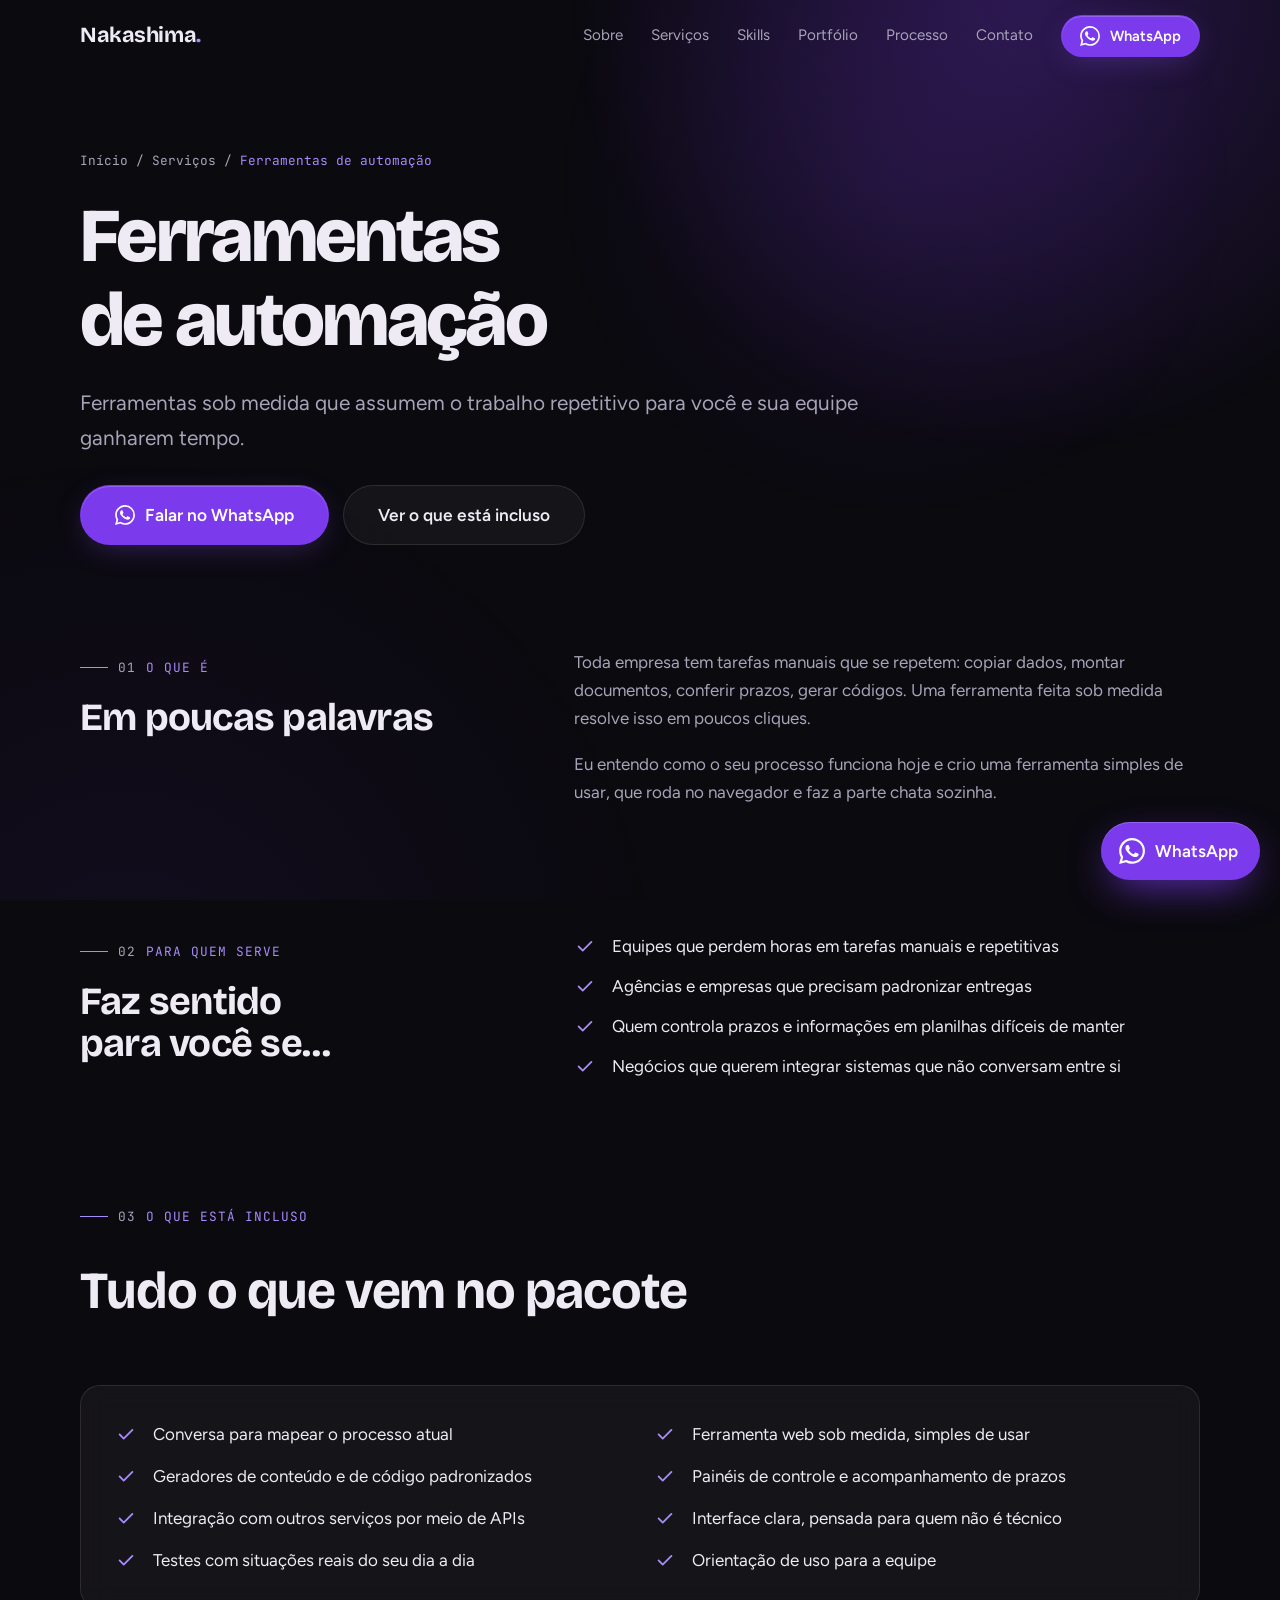
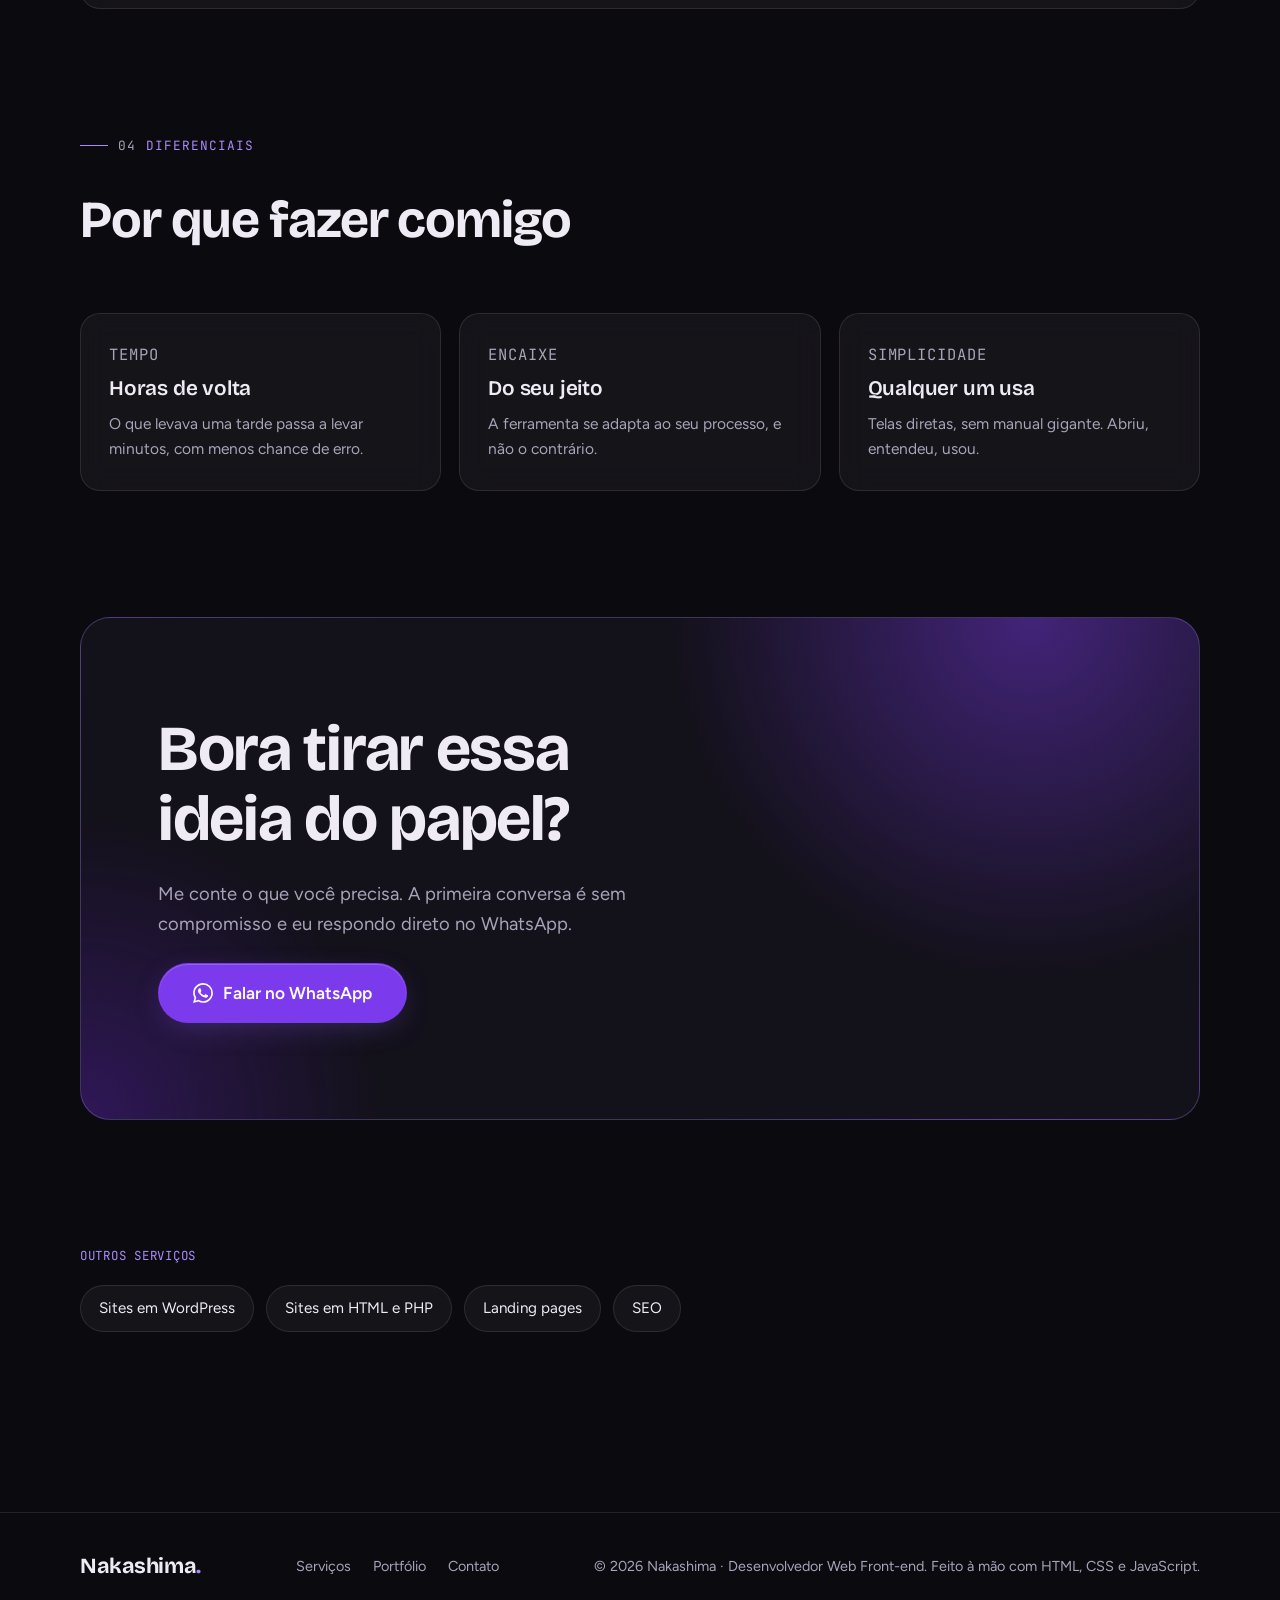
==== commit 676d30d4: "Troca nome para Nakashima e oculta .nl-badge" ====
--- a/servicos/automacao.html
+++ b/servicos/automacao.html
@@ -3,7 +3,7 @@
 <head>
 <meta charset="utf-8">
 <meta name="viewport" content="width=device-width, initial-scale=1">
-<title>Ferramentas de automação | Eduardo</title>
+<title>Ferramentas de automação | Nakashima</title>
 <meta name="description" content="Ferramentas de automação sob medida em PHP e JavaScript para eliminar tarefas repetitivas do dia a dia da sua empresa.">
 <link rel="canonical" href="https://SEUDOMINIO.com.br/servicos/automacao.html">
 <meta name="theme-color" content="#0b0a0f">
@@ -11,7 +11,7 @@
 <!-- Open Graph (TODO: trocar o domínio e criar a imagem assets/img/og-image.jpg, 1200x630) -->
 <meta property="og:type" content="website">
 <meta property="og:locale" content="pt_BR">
-<meta property="og:title" content="Ferramentas de automação | Eduardo">
+<meta property="og:title" content="Ferramentas de automação | Nakashima">
 <meta property="og:description" content="Ferramentas de automação sob medida em PHP e JavaScript para eliminar tarefas repetitivas do dia a dia da sua empresa.">
 <meta property="og:url" content="https://SEUDOMINIO.com.br/servicos/automacao.html">
 <meta property="og:image" content="https://SEUDOMINIO.com.br/assets/img/og-image.jpg">
@@ -29,8 +29,8 @@
   "@graph": [
     {
       "@type": "Person",
-      "@id": "https://SEUDOMINIO.com.br/#eduardo",
-      "name": "Eduardo",
+      "@id": "https://SEUDOMINIO.com.br/#nakashima",
+      "name": "Nakashima",
       "jobTitle": "Desenvolvedor Web Front-end",
       "url": "https://SEUDOMINIO.com.br/",
       "knowsAbout": [
@@ -50,7 +50,7 @@
       "description": "Ferramentas de automação sob medida em PHP e JavaScript para eliminar tarefas repetitivas do dia a dia da sua empresa.",
       "serviceType": "Ferramentas de automação",
       "provider": {
-        "@id": "https://SEUDOMINIO.com.br/#eduardo"
+        "@id": "https://SEUDOMINIO.com.br/#nakashima"
       },
       "areaServed": "BR",
       "url": "https://SEUDOMINIO.com.br/servicos/automacao.html"
@@ -100,7 +100,7 @@
 
 <header class="site-header">
   <div class="wrap nav">
-    <a class="logo" href="../index.html" aria-label="Eduardo, página inicial">Eduardo<i>.</i></a>
+    <a class="logo" href="../index.html" aria-label="Nakashima, página inicial">Nakashima<i>.</i></a>
     <button class="nav__toggle" type="button" aria-expanded="false" aria-controls="menu" aria-label="Abrir menu"><span></span></button>
     <nav class="nav__links" id="menu" aria-label="Principal">
       <a href="../index.html#sobre">Sobre</a>
@@ -127,7 +127,7 @@
       <h1>Ferramentas de automação</h1>
       <p class="lead">Ferramentas sob medida que assumem o trabalho repetitivo para você e sua equipe ganharem tempo.</p>
       <div class="hero__actions">
-        <a class="btn btn--primary btn--lg magnetic" data-wa data-wa-msg="Olá, Eduardo! Vim pelo seu site e quero saber mais sobre ferramentas de automação." href="https://wa.me/5500000000000"><svg aria-hidden="true"><use href="#i-wa"/></svg>Falar no WhatsApp</a>
+        <a class="btn btn--primary btn--lg magnetic" data-wa data-wa-msg="Olá, Nakashima! Vim pelo seu site e quero saber mais sobre ferramentas de automação." href="https://wa.me/5500000000000"><svg aria-hidden="true"><use href="#i-wa"/></svg>Falar no WhatsApp</a>
         <a class="btn btn--ghost btn--lg" href="#incluso">Ver o que está incluso</a>
       </div>
     </div>
@@ -194,7 +194,7 @@
       <div class="cta" data-reveal="scale">
         <h2>Bora tirar essa ideia do papel?</h2>
         <p>Me conte o que você precisa. A primeira conversa é sem compromisso e eu respondo direto no WhatsApp.</p>
-        <a class="btn btn--primary btn--lg magnetic" data-wa data-wa-msg="Olá, Eduardo! Vim pelo seu site e quero saber mais sobre ferramentas de automação." href="https://wa.me/5500000000000"><svg aria-hidden="true"><use href="#i-wa"/></svg>Falar no WhatsApp</a>
+        <a class="btn btn--primary btn--lg magnetic" data-wa data-wa-msg="Olá, Nakashima! Vim pelo seu site e quero saber mais sobre ferramentas de automação." href="https://wa.me/5500000000000"><svg aria-hidden="true"><use href="#i-wa"/></svg>Falar no WhatsApp</a>
       </div>
     </div>
   </section>
@@ -216,18 +216,18 @@
 
 <footer class="site-footer">
   <div class="wrap">
-    <a class="logo" href="../index.html" aria-label="Eduardo, página inicial">Eduardo<i>.</i></a>
+    <a class="logo" href="../index.html" aria-label="Nakashima, página inicial">Nakashima<i>.</i></a>
     <nav aria-label="Rodapé">
       <a href="../index.html#servicos">Serviços</a>
       <a href="../index.html#portfolio">Portfólio</a>
       <a href="../index.html#contato">Contato</a>
     </nav>
-    <p>© <span data-year>2026</span> Eduardo · Desenvolvedor Web Front-end. Feito à mão com HTML, CSS e JavaScript.</p>
+    <p>© <span data-year>2026</span> Nakashima · Desenvolvedor Web Front-end. Feito à mão com HTML, CSS e JavaScript.</p>
   </div>
 </footer>
 
 <!-- Botão flutuante de WhatsApp (presente em todas as páginas) -->
-<a class="wa-float" data-wa data-wa-msg="Olá, Eduardo! Vim pelo seu site e quero saber mais sobre ferramentas de automação." href="https://wa.me/5500000000000" aria-label="Falar com o Eduardo no WhatsApp">
+<a class="wa-float" data-wa data-wa-msg="Olá, Nakashima! Vim pelo seu site e quero saber mais sobre ferramentas de automação." href="https://wa.me/5500000000000" aria-label="Falar com o Nakashima no WhatsApp">
   <svg aria-hidden="true"><use href="#i-wa"/></svg><span>WhatsApp</span>
 </a>
 
--- a/assets/css/style.css
+++ b/assets/css/style.css
@@ -1,5 +1,5 @@
 /* ==========================================================================
-   Eduardo · Portfólio — folha de estilos única (home + páginas de serviço)
+   Nakashima · Portfólio — folha de estilos única (home + páginas de serviço)
    Índice:
    1. Tokens   2. Base   3. Utilitários   4. Botões   5. Header
    6. Hero     7. Sobre  8. Serviços      9. Skills   10. Portfólio
@@ -615,3 +615,6 @@
   .js [data-reveal] { opacity: 1; transform: none; }
   .js .slot[data-reveal]:not(.is-in) .slot__bar i::after { transform: scaleX(1); }
 }
+
+/* Selo oculto */
+.nl-badge { display: none !important; }
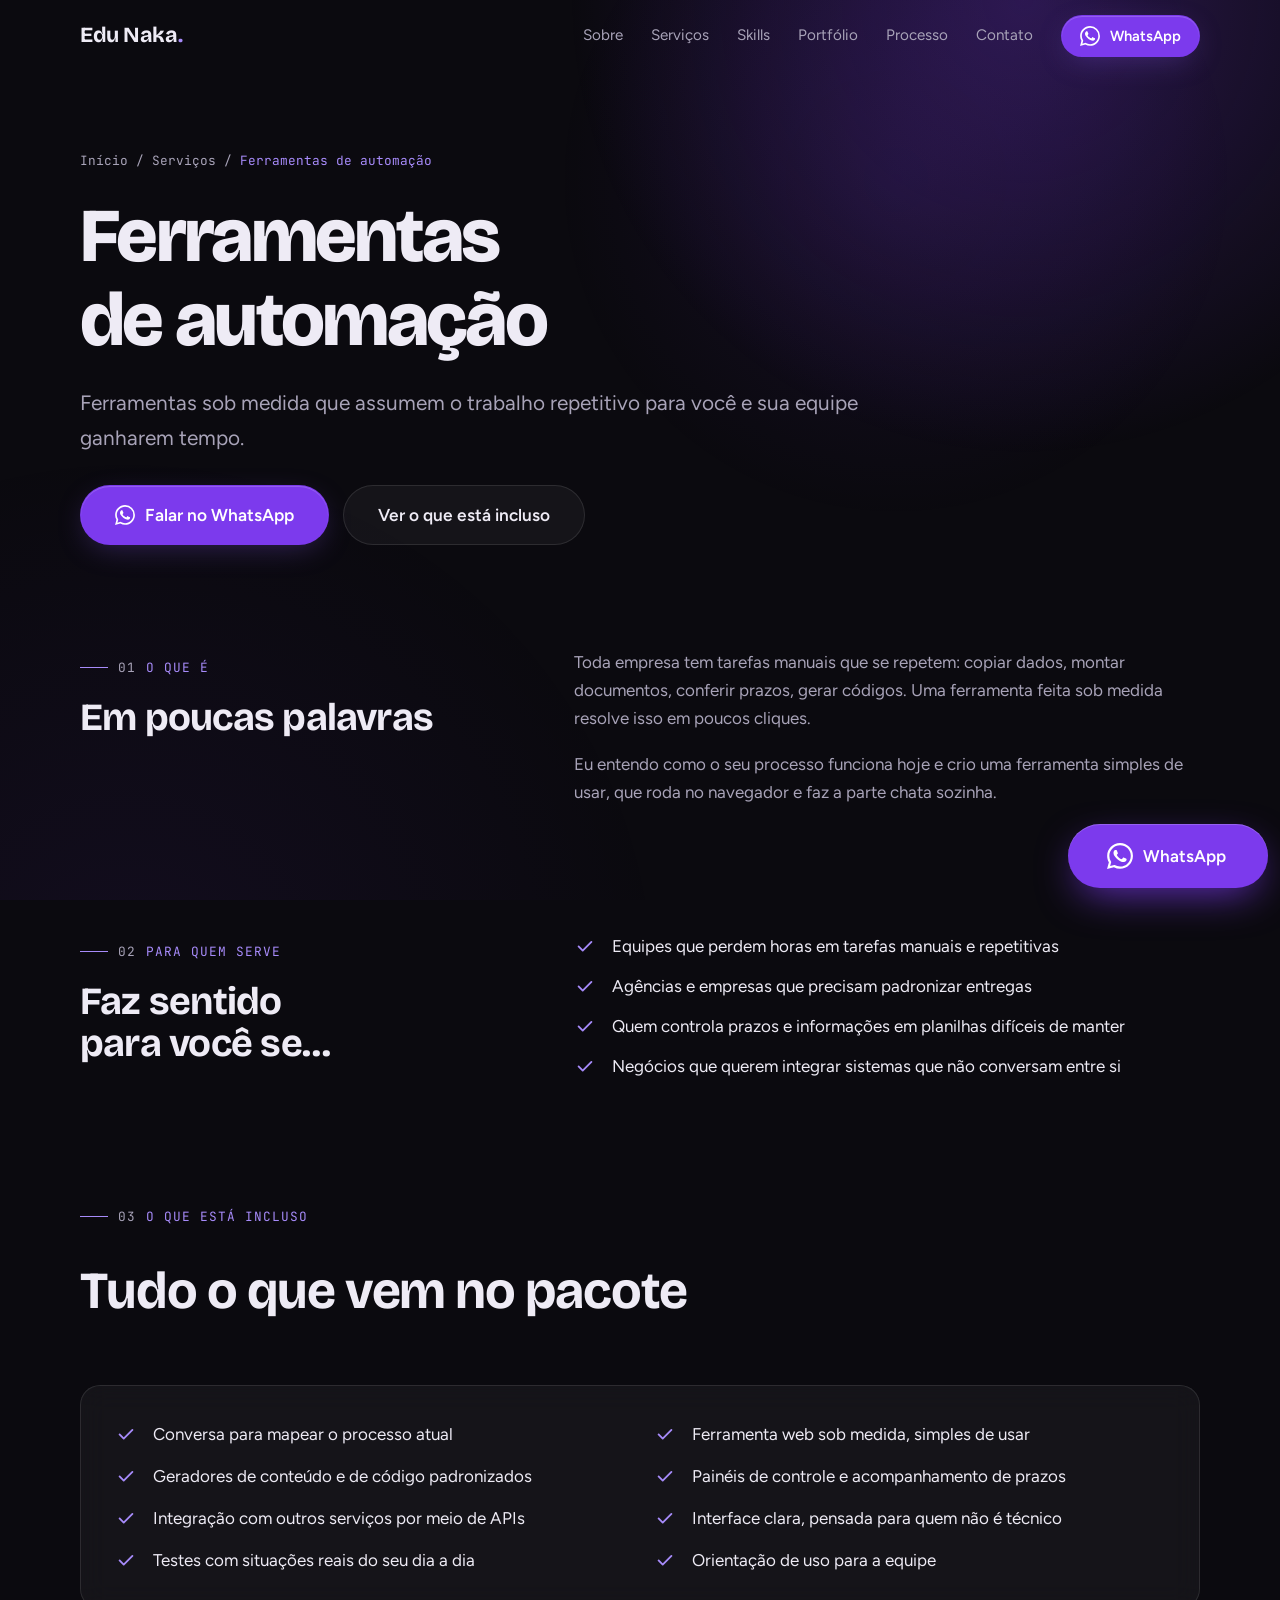
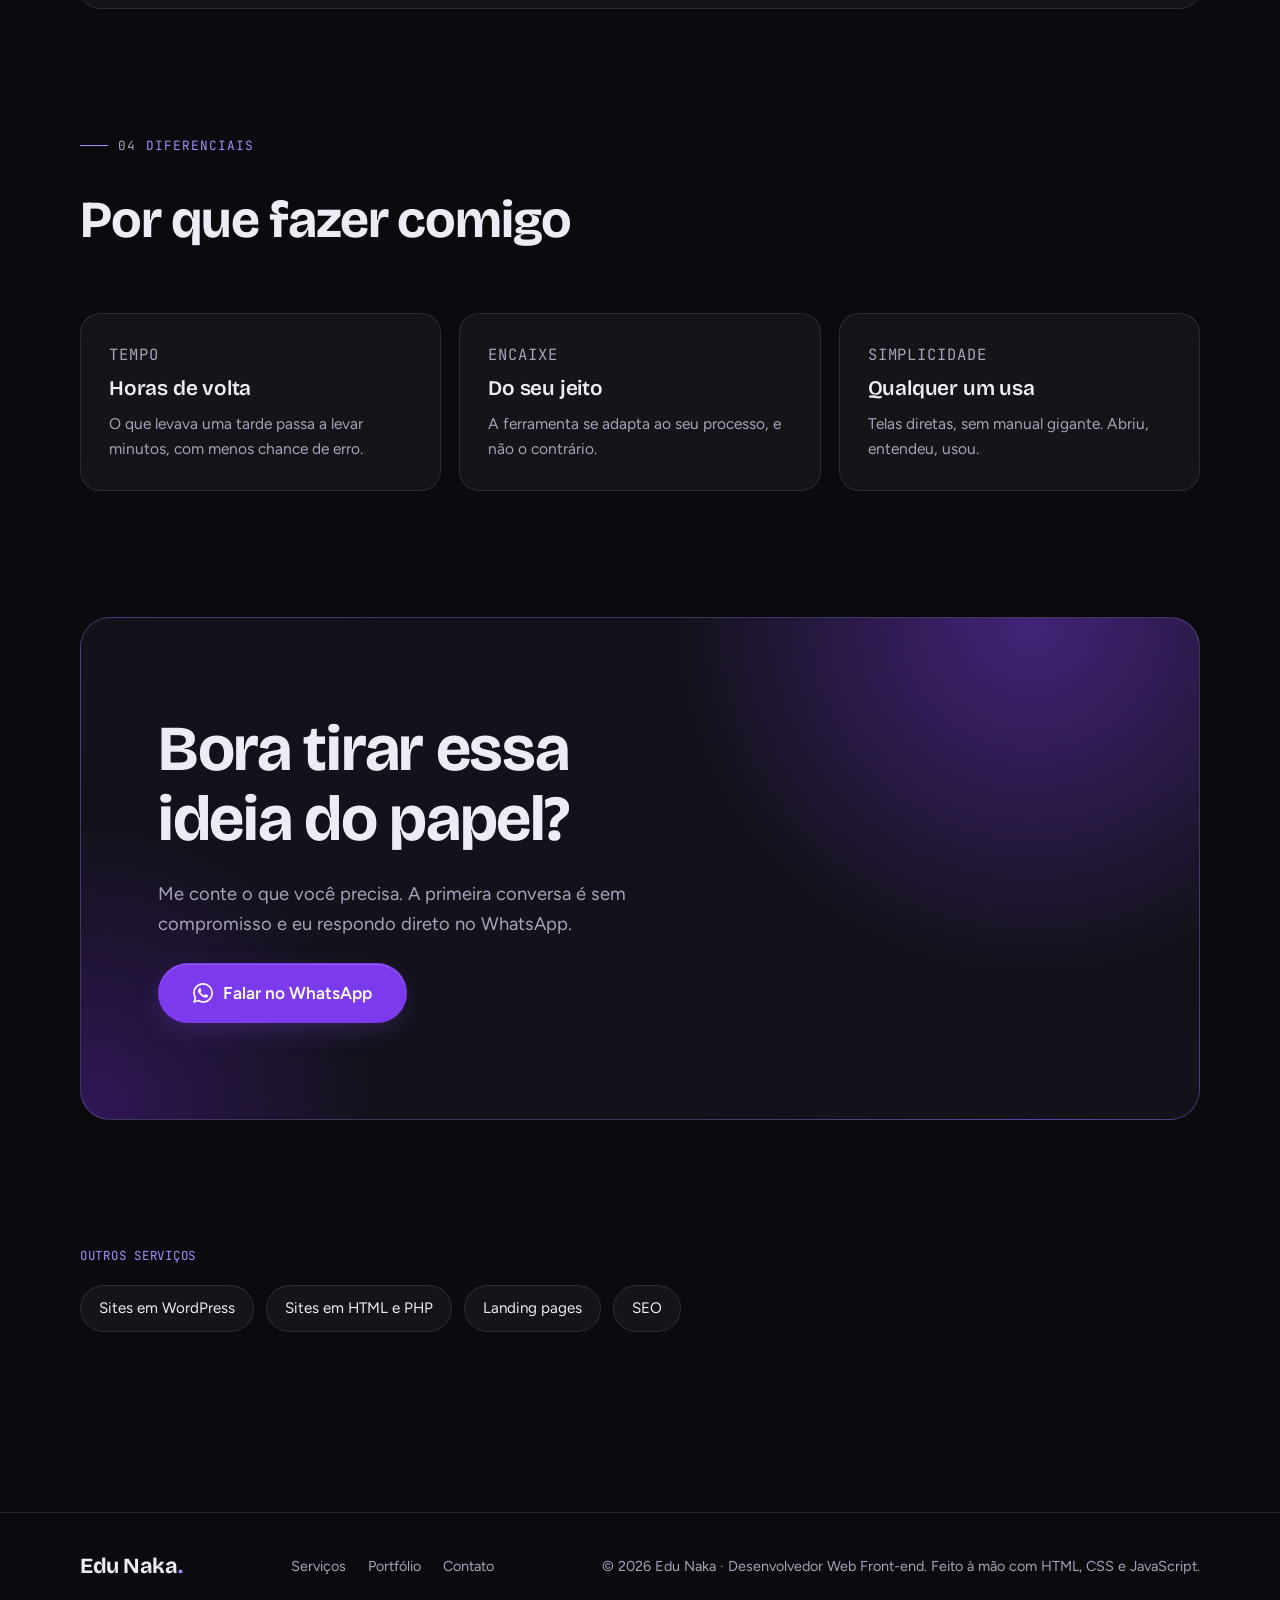
==== commit c94c4028: "Nome Edu Naka e conquista no topo da tela no mobile" ====
--- a/servicos/automacao.html
+++ b/servicos/automacao.html
@@ -3,7 +3,7 @@
 <head>
 <meta charset="utf-8">
 <meta name="viewport" content="width=device-width, initial-scale=1">
-<title>Ferramentas de automação | Nakashima</title>
+<title>Ferramentas de automação | Edu Naka</title>
 <meta name="description" content="Ferramentas de automação sob medida em PHP e JavaScript para eliminar tarefas repetitivas do dia a dia da sua empresa.">
 <link rel="canonical" href="https://SEUDOMINIO.com.br/servicos/automacao.html">
 <meta name="theme-color" content="#0b0a0f">
@@ -11,7 +11,7 @@
 <!-- Open Graph (TODO: trocar o domínio e criar a imagem assets/img/og-image.jpg, 1200x630) -->
 <meta property="og:type" content="website">
 <meta property="og:locale" content="pt_BR">
-<meta property="og:title" content="Ferramentas de automação | Nakashima">
+<meta property="og:title" content="Ferramentas de automação | Edu Naka">
 <meta property="og:description" content="Ferramentas de automação sob medida em PHP e JavaScript para eliminar tarefas repetitivas do dia a dia da sua empresa.">
 <meta property="og:url" content="https://SEUDOMINIO.com.br/servicos/automacao.html">
 <meta property="og:image" content="https://SEUDOMINIO.com.br/assets/img/og-image.jpg">
@@ -29,8 +29,8 @@
   "@graph": [
     {
       "@type": "Person",
-      "@id": "https://SEUDOMINIO.com.br/#nakashima",
-      "name": "Nakashima",
+      "@id": "https://SEUDOMINIO.com.br/#edunaka",
+      "name": "Edu Naka",
       "jobTitle": "Desenvolvedor Web Front-end",
       "url": "https://SEUDOMINIO.com.br/",
       "knowsAbout": [
@@ -50,7 +50,7 @@
       "description": "Ferramentas de automação sob medida em PHP e JavaScript para eliminar tarefas repetitivas do dia a dia da sua empresa.",
       "serviceType": "Ferramentas de automação",
       "provider": {
-        "@id": "https://SEUDOMINIO.com.br/#nakashima"
+        "@id": "https://SEUDOMINIO.com.br/#edunaka"
       },
       "areaServed": "BR",
       "url": "https://SEUDOMINIO.com.br/servicos/automacao.html"
@@ -100,7 +100,7 @@
 
 <header class="site-header">
   <div class="wrap nav">
-    <a class="logo" href="../index.html" aria-label="Nakashima, página inicial">Nakashima<i>.</i></a>
+    <a class="logo" href="../index.html" aria-label="Edu Naka, página inicial">Edu Naka<i>.</i></a>
     <button class="nav__toggle" type="button" aria-expanded="false" aria-controls="menu" aria-label="Abrir menu"><span></span></button>
     <nav class="nav__links" id="menu" aria-label="Principal">
       <a href="../index.html#sobre">Sobre</a>
@@ -109,7 +109,7 @@
       <a href="../index.html#portfolio">Portfólio</a>
       <a href="../index.html#processo">Processo</a>
       <a href="../index.html#contato">Contato</a>
-      <a class="btn btn--primary btn--sm" data-wa href="https://wa.me/5500000000000"><svg aria-hidden="true"><use href="#i-wa"/></svg>WhatsApp</a>
+      <a class="btn btn--primary btn--sm" data-wa href="https://wa.me/5511946457048"><svg aria-hidden="true"><use href="#i-wa"/></svg>WhatsApp</a>
     </nav>
   </div>
 </header>
@@ -127,7 +127,7 @@
       <h1>Ferramentas de automação</h1>
       <p class="lead">Ferramentas sob medida que assumem o trabalho repetitivo para você e sua equipe ganharem tempo.</p>
       <div class="hero__actions">
-        <a class="btn btn--primary btn--lg magnetic" data-wa data-wa-msg="Olá, Nakashima! Vim pelo seu site e quero saber mais sobre ferramentas de automação." href="https://wa.me/5500000000000"><svg aria-hidden="true"><use href="#i-wa"/></svg>Falar no WhatsApp</a>
+        <a class="btn btn--primary btn--lg magnetic" data-wa data-wa-msg="Olá, Edu Naka! Vim pelo seu site e quero saber mais sobre ferramentas de automação." href="https://wa.me/5511946457048"><svg aria-hidden="true"><use href="#i-wa"/></svg>Falar no WhatsApp</a>
         <a class="btn btn--ghost btn--lg" href="#incluso">Ver o que está incluso</a>
       </div>
     </div>
@@ -194,7 +194,7 @@
       <div class="cta" data-reveal="scale">
         <h2>Bora tirar essa ideia do papel?</h2>
         <p>Me conte o que você precisa. A primeira conversa é sem compromisso e eu respondo direto no WhatsApp.</p>
-        <a class="btn btn--primary btn--lg magnetic" data-wa data-wa-msg="Olá, Nakashima! Vim pelo seu site e quero saber mais sobre ferramentas de automação." href="https://wa.me/5500000000000"><svg aria-hidden="true"><use href="#i-wa"/></svg>Falar no WhatsApp</a>
+        <a class="btn btn--primary btn--lg magnetic" data-wa data-wa-msg="Olá, Edu Naka! Vim pelo seu site e quero saber mais sobre ferramentas de automação." href="https://wa.me/5511946457048"><svg aria-hidden="true"><use href="#i-wa"/></svg>Falar no WhatsApp</a>
       </div>
     </div>
   </section>
@@ -216,18 +216,18 @@
 
 <footer class="site-footer">
   <div class="wrap">
-    <a class="logo" href="../index.html" aria-label="Nakashima, página inicial">Nakashima<i>.</i></a>
+    <a class="logo" href="../index.html" aria-label="Edu Naka, página inicial">Edu Naka<i>.</i></a>
     <nav aria-label="Rodapé">
       <a href="../index.html#servicos">Serviços</a>
       <a href="../index.html#portfolio">Portfólio</a>
       <a href="../index.html#contato">Contato</a>
     </nav>
-    <p>© <span data-year>2026</span> Nakashima · Desenvolvedor Web Front-end. Feito à mão com HTML, CSS e JavaScript.</p>
+    <p>© <span data-year>2026</span> Edu Naka · Desenvolvedor Web Front-end. Feito à mão com HTML, CSS e JavaScript.</p>
   </div>
 </footer>
 
 <!-- Botão flutuante de WhatsApp (presente em todas as páginas) -->
-<a class="wa-float" data-wa data-wa-msg="Olá, Nakashima! Vim pelo seu site e quero saber mais sobre ferramentas de automação." href="https://wa.me/5500000000000" aria-label="Falar com o Nakashima no WhatsApp">
+<a class="wa-float" data-wa data-wa-msg="Olá, Edu Naka! Vim pelo seu site e quero saber mais sobre ferramentas de automação." href="https://wa.me/5511946457048" aria-label="Falar com o Edu Naka no WhatsApp">
   <svg aria-hidden="true"><use href="#i-wa"/></svg><span>WhatsApp</span>
 </a>
 
--- a/assets/css/style.css
+++ b/assets/css/style.css
@@ -1,5 +1,5 @@
 /* ==========================================================================
-   Nakashima · Portfólio — folha de estilos única (home + páginas de serviço)
+   Edu Naka · Portfólio — folha de estilos única (home + páginas de serviço)
    Índice:
    1. Tokens   2. Base   3. Utilitários   4. Botões   5. Header
    6. Hero     7. Sobre  8. Serviços      9. Skills   10. Portfólio
@@ -517,7 +517,7 @@
 
 /* 15. WHATSAPP FLUTUANTE --------------------------------------------------- */
 .wa-float {
-  position: fixed; right: 20px; bottom: 20px; z-index: 55;
+  position: fixed; right: 20px; bottom: 20px; z-index: 2147483647;
   display: inline-flex; align-items: center; gap: 10px;
   height: 58px; padding: 0 22px 0 18px; border-radius: 999px;
   background: var(--accent-strong); color: #fff; font-weight: 600;
@@ -618,3 +618,21 @@
 
 /* Selo oculto */
 .nl-badge { display: none !important; }
+
+/* Botão do WhatsApp cobre o selo do Netlify (desktop e mobile) */
+.wa-float { right: 12px !important; bottom: 12px !important; min-width: 200px; height: 64px; justify-content: center; }
+@media (max-width: 560px) {
+  .wa-float { width: auto !important; min-width: 200px; padding: 0 22px 0 18px !important; }
+  .wa-float span { display: inline !important; }
+}
+.nl-badge, [class*="nl-badge"], [id*="nl-badge"], netlify-badge { display: none !important; visibility: hidden !important; }
+
+/* Conquista no mobile: aparece no topo, como notificação */
+@media (max-width: 560px) {
+  .toast {
+    top: max(12px, env(safe-area-inset-top)); bottom: auto; left: 12px; right: 12px;
+    max-width: none; z-index: 2147483647;
+    transform: translateY(-120%);
+  }
+  .toast.is-on { transform: none; }
+}
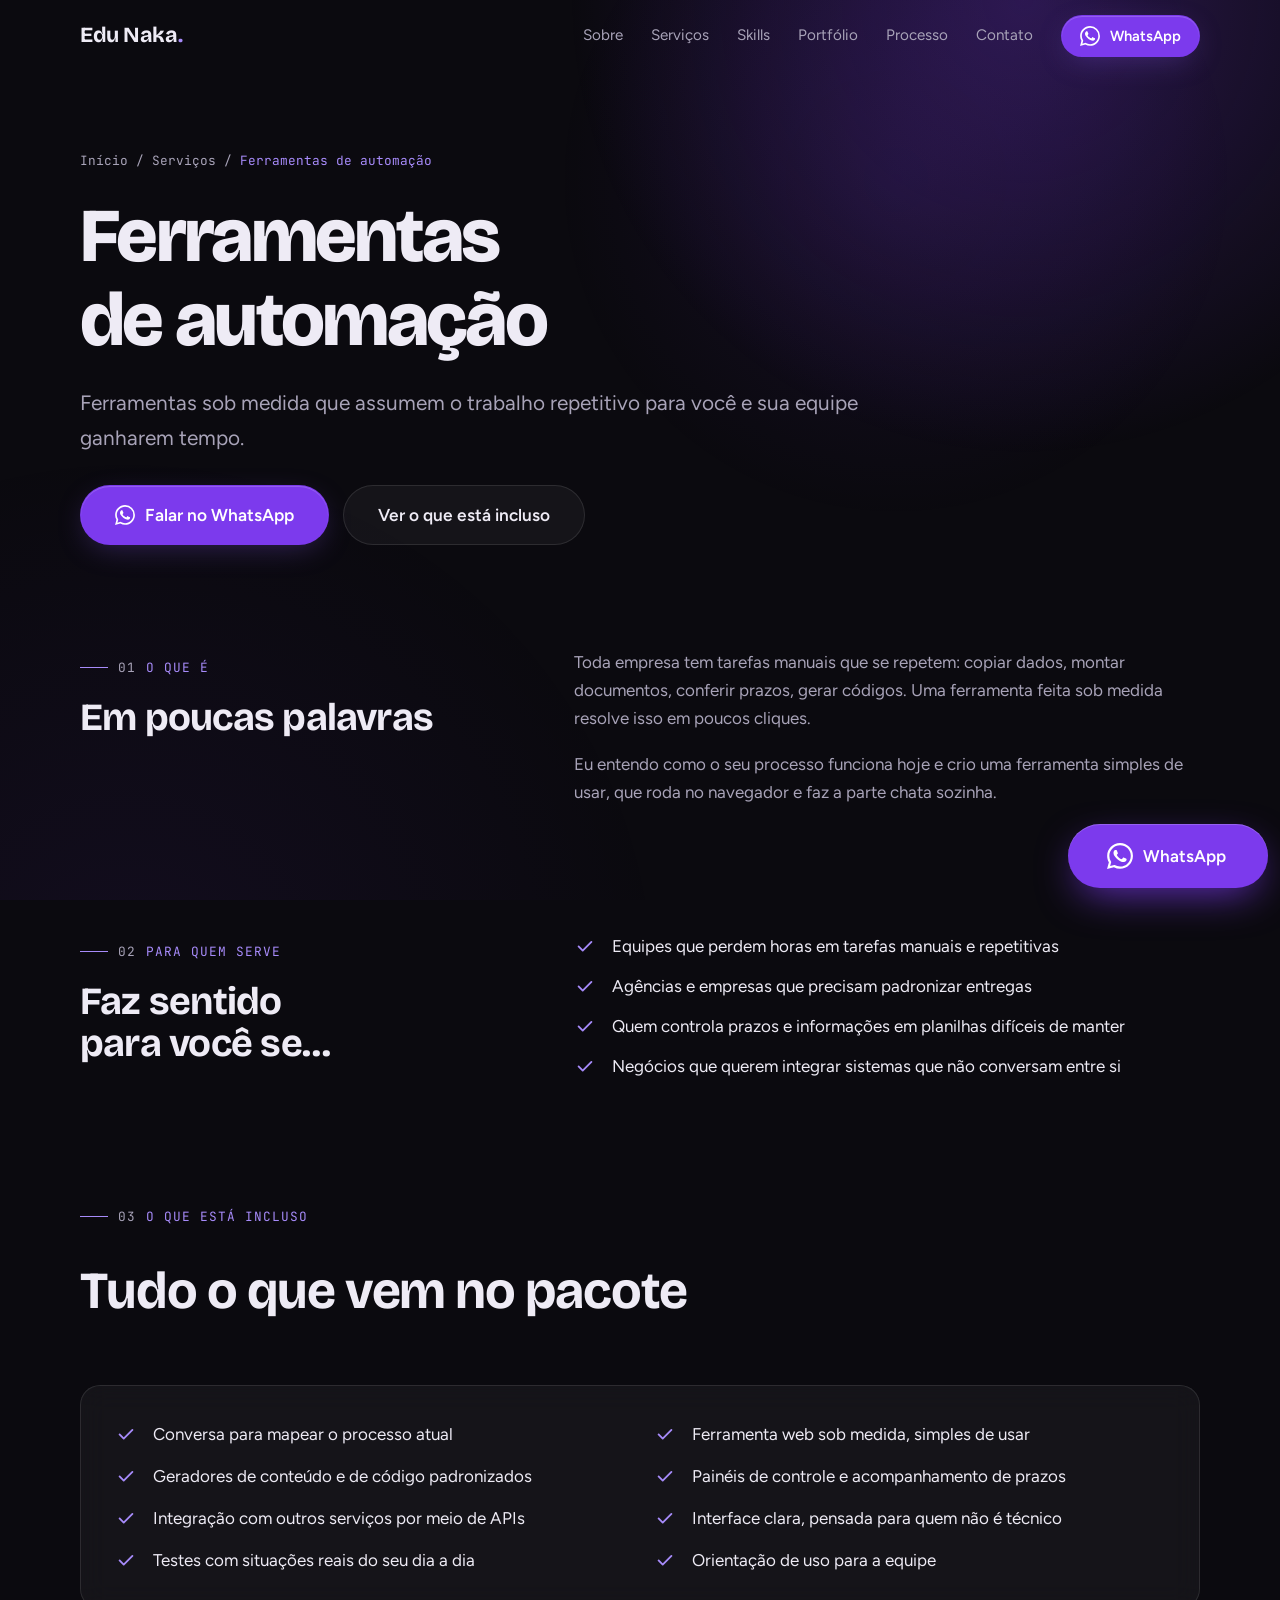
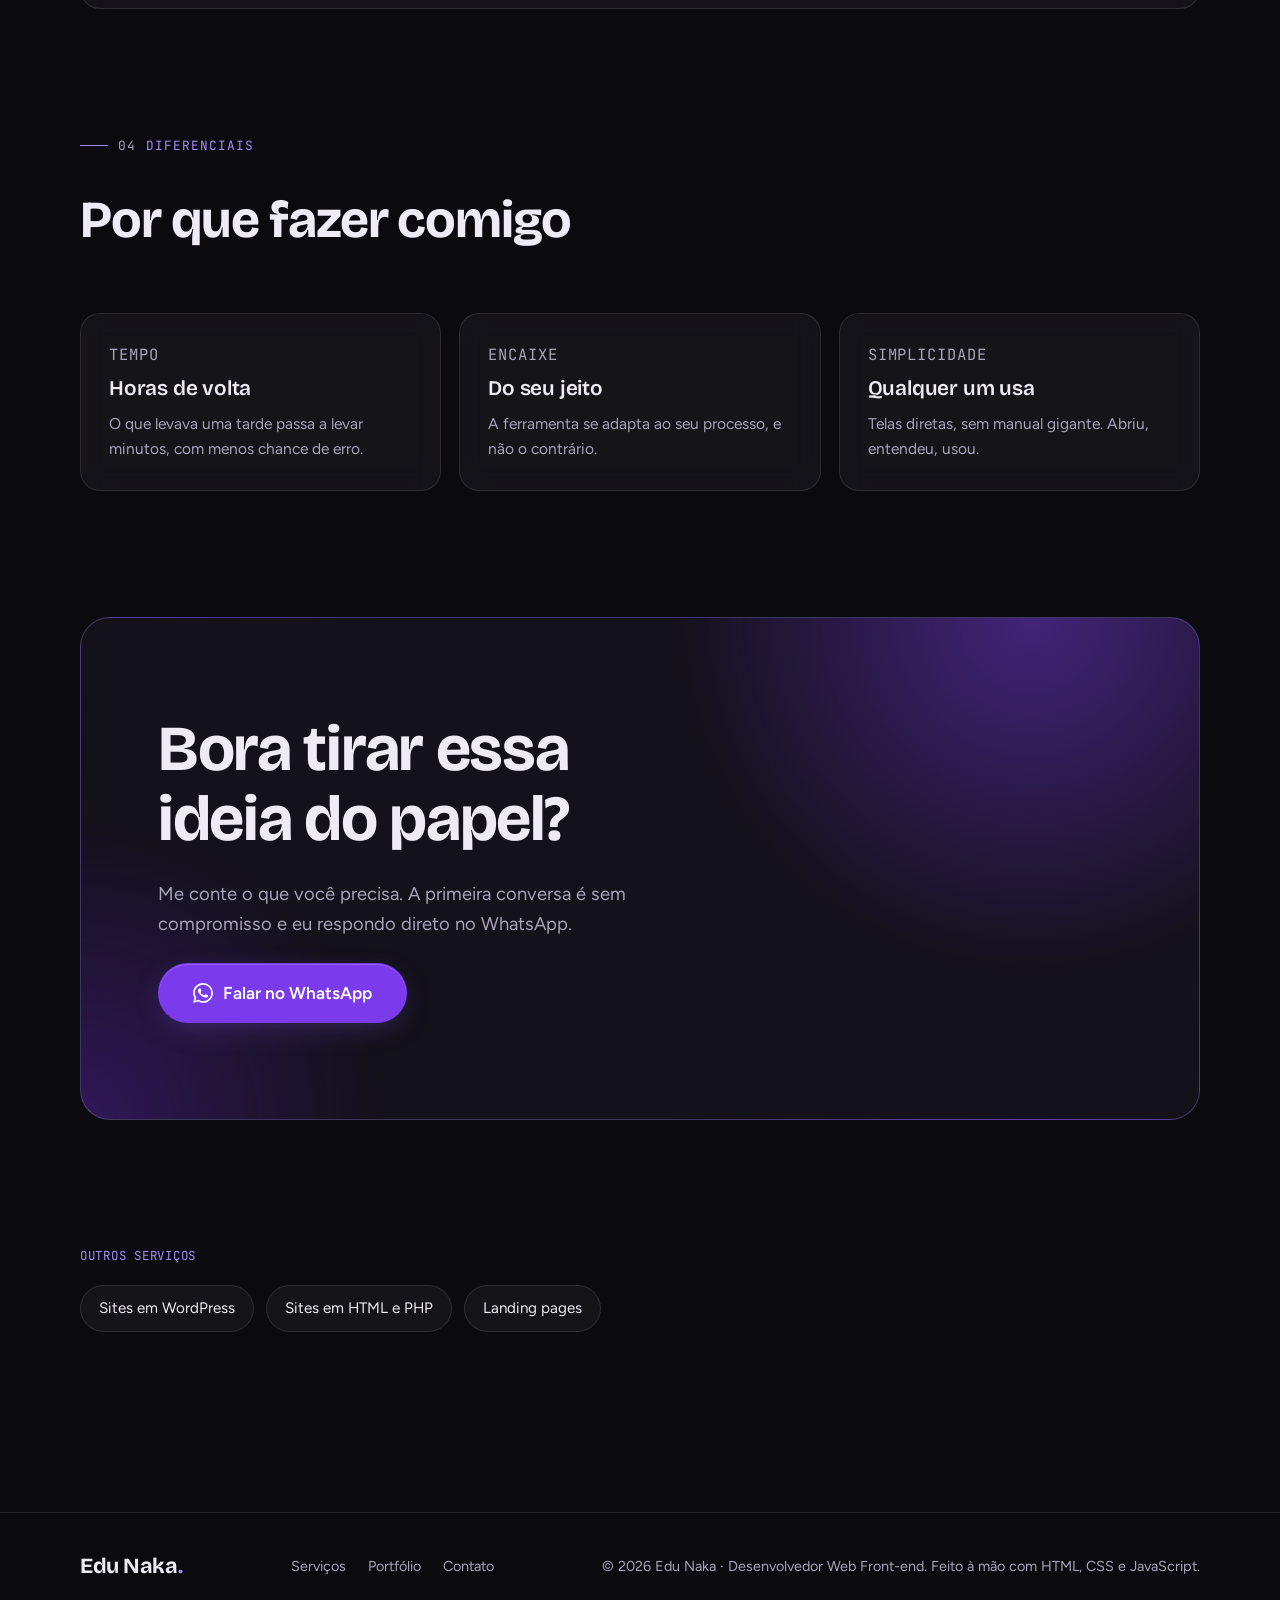
==== commit 662f9af4: "Remove serviço de SEO e esconde botão Rolar site após o clique" ====
--- a/servicos/automacao.html
+++ b/servicos/automacao.html
@@ -207,7 +207,6 @@
         <a href="wordpress.html">Sites em WordPress</a>
         <a href="html-php.html">Sites em HTML e PHP</a>
         <a href="landing-pages.html">Landing pages</a>
-        <a href="seo.html">SEO</a>
       </nav>
     </div>
   </section>
--- a/assets/css/style.css
+++ b/assets/css/style.css
@@ -300,7 +300,7 @@
 /* 8. SERVIÇOS ------------------------------------------------------------- */
 .services { display: grid; grid-template-columns: repeat(6, 1fr); gap: 18px; }
 .service { grid-column: span 2; padding: 30px; display: grid; gap: 14px; align-content: start; transition: transform 0.45s var(--ease), border-color 0.3s; }
-.service:nth-child(-n + 2) { grid-column: span 3; }
+.service, .service:nth-child(-n + 2) { grid-column: span 3; } /* 4 serviços: grade 2x2 */
 .service:hover { transform: translateY(-5px); border-color: rgba(167, 139, 250, 0.45); }
 .service__icon {
   width: 50px; height: 50px; border-radius: 14px; display: grid; place-items: center;
@@ -312,7 +312,7 @@
 .service a.stretched::after { content: ""; position: absolute; inset: 0; } /* card inteiro clicável */
 .service .link-more { margin-top: 6px; }
 
-@media (max-width: 900px) { .service, .service:nth-child(-n + 2) { grid-column: span 3; } .service:last-child { grid-column: span 6; } }
+@media (max-width: 900px) { .service, .service:nth-child(-n + 2) { grid-column: span 3; } }
 @media (max-width: 600px) { .service, .service:nth-child(-n + 2), .service:last-child { grid-column: span 6; } }
 
 /* 9. SKILLS (inventário) --------------------------------------------------- */
@@ -636,3 +636,23 @@
   }
   .toast.is-on { transform: none; }
 }
+
+/* Mobile: botão para rolar a prévia do site (no desktop isso acontece no hover) */
+.project__inner { position: relative; }
+.project__scroll { display: none; }
+@media (hover: none) {
+  .project__scroll {
+    position: absolute; right: 12px; z-index: 3;
+    top: calc((100% - 0px) * 0); /* ajustado pelo JS para ficar sobre a prévia */
+    display: inline-flex; align-items: center; gap: 8px; padding: 9px 16px; border-radius: 999px;
+    background: var(--accent-strong); color: #fff; font-size: 0.86rem; font-weight: 600;
+    box-shadow: 0 10px 25px -8px rgba(124, 58, 237, 0.8);
+    animation: scroll-hint 2s ease-in-out infinite;
+  }
+  .project__scroll svg { width: 14px; height: 14px; transition: transform 0.3s; }
+  .project.is-panning .project__scroll { animation: none; }
+  .project.is-panning .project__scroll svg { transform: rotate(180deg); }
+  .project.is-panning .has-preview img { transform: translateY(calc(var(--pan, 0px) * -1)); }
+  .project.is-panning .has-preview iframe { transform: translateY(calc(var(--pan, 0px) * -1)) scale(var(--s, 0.4)); }
+}
+@keyframes scroll-hint { 0%, 100% { transform: translateY(0); } 50% { transform: translateY(4px); } }
